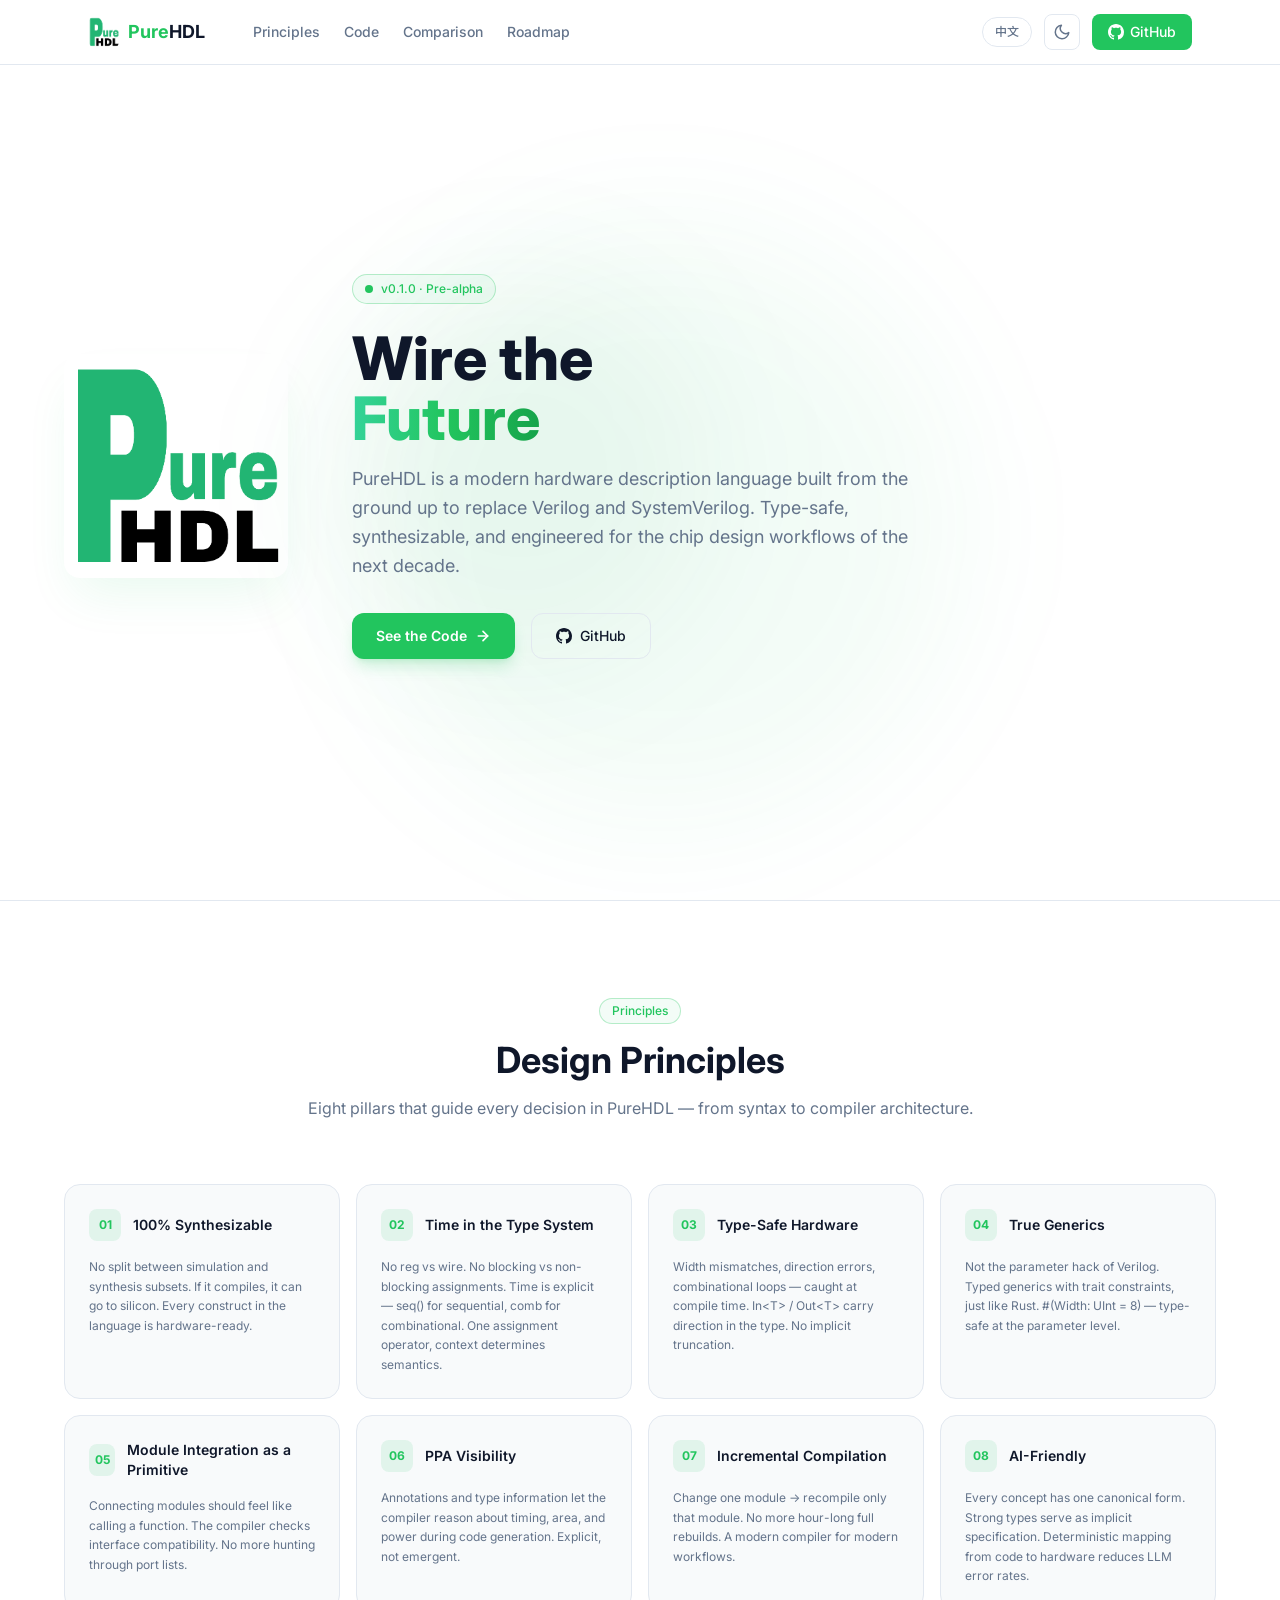
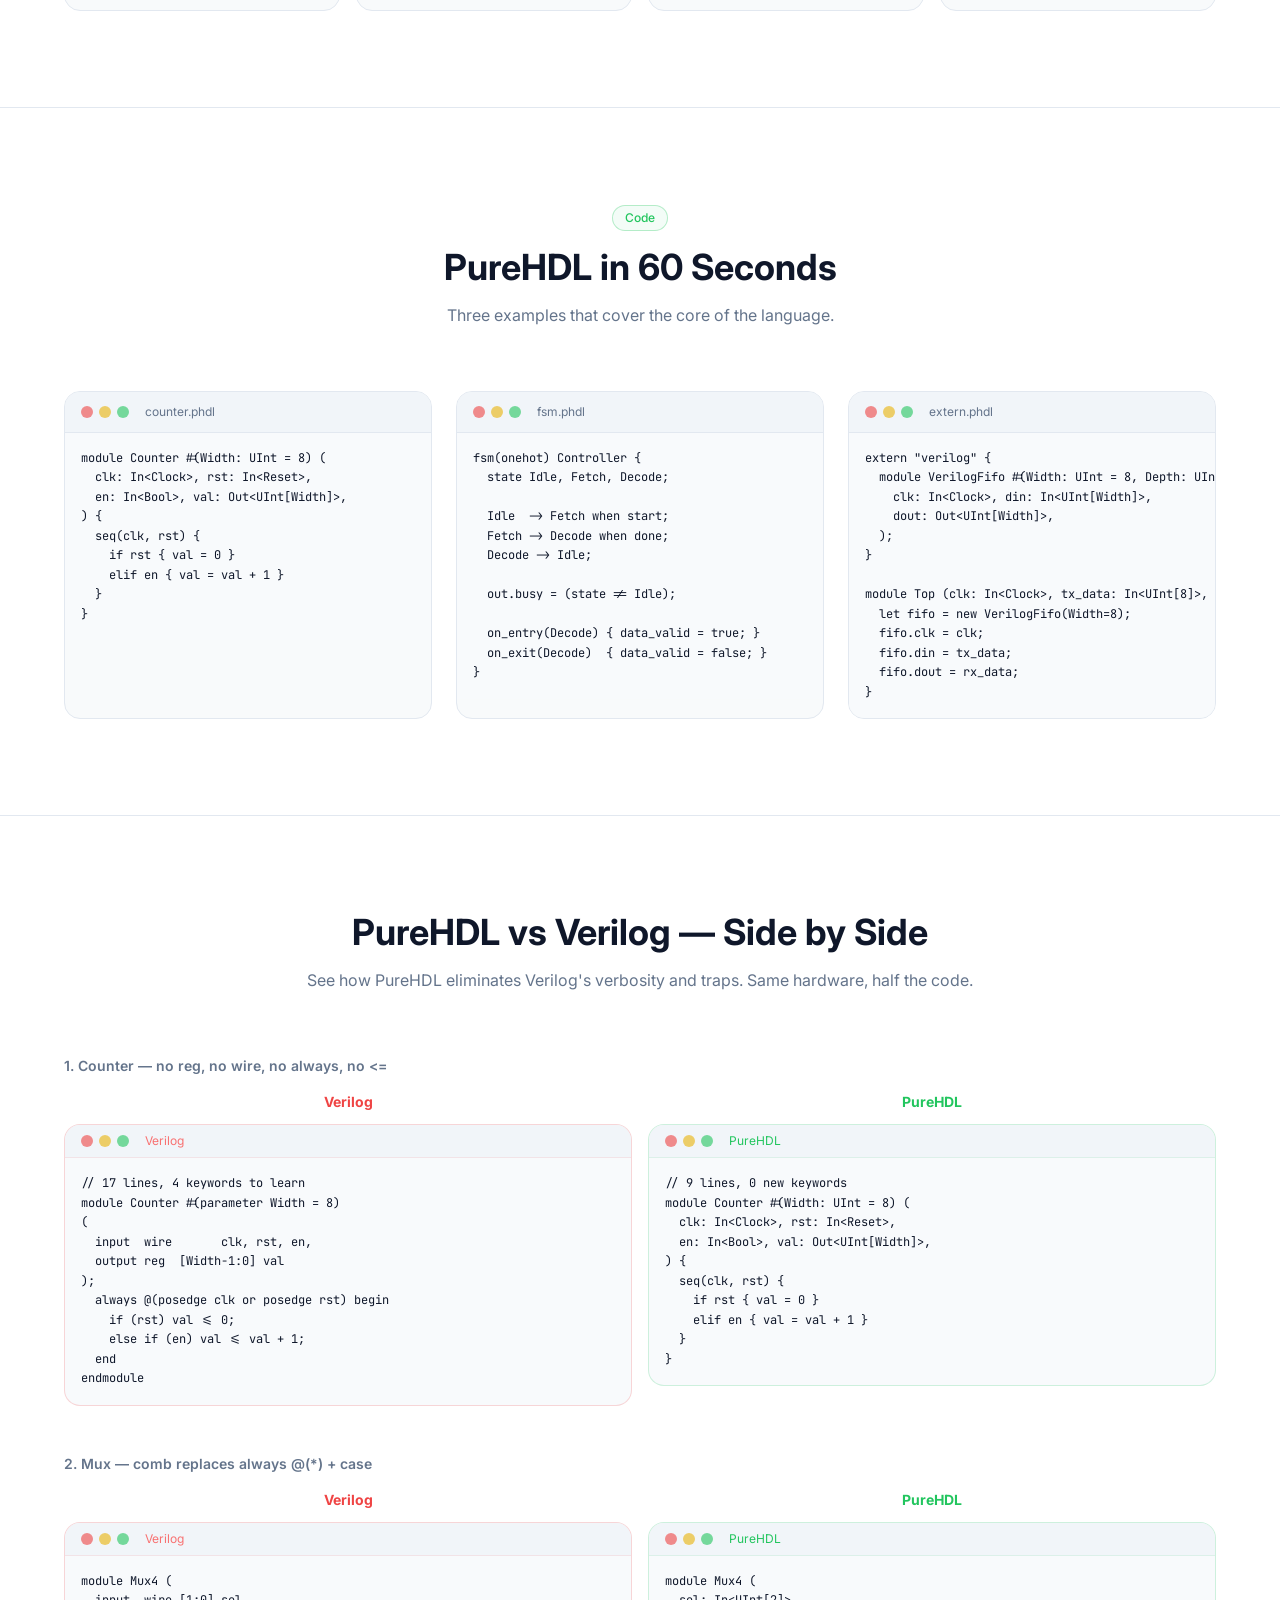
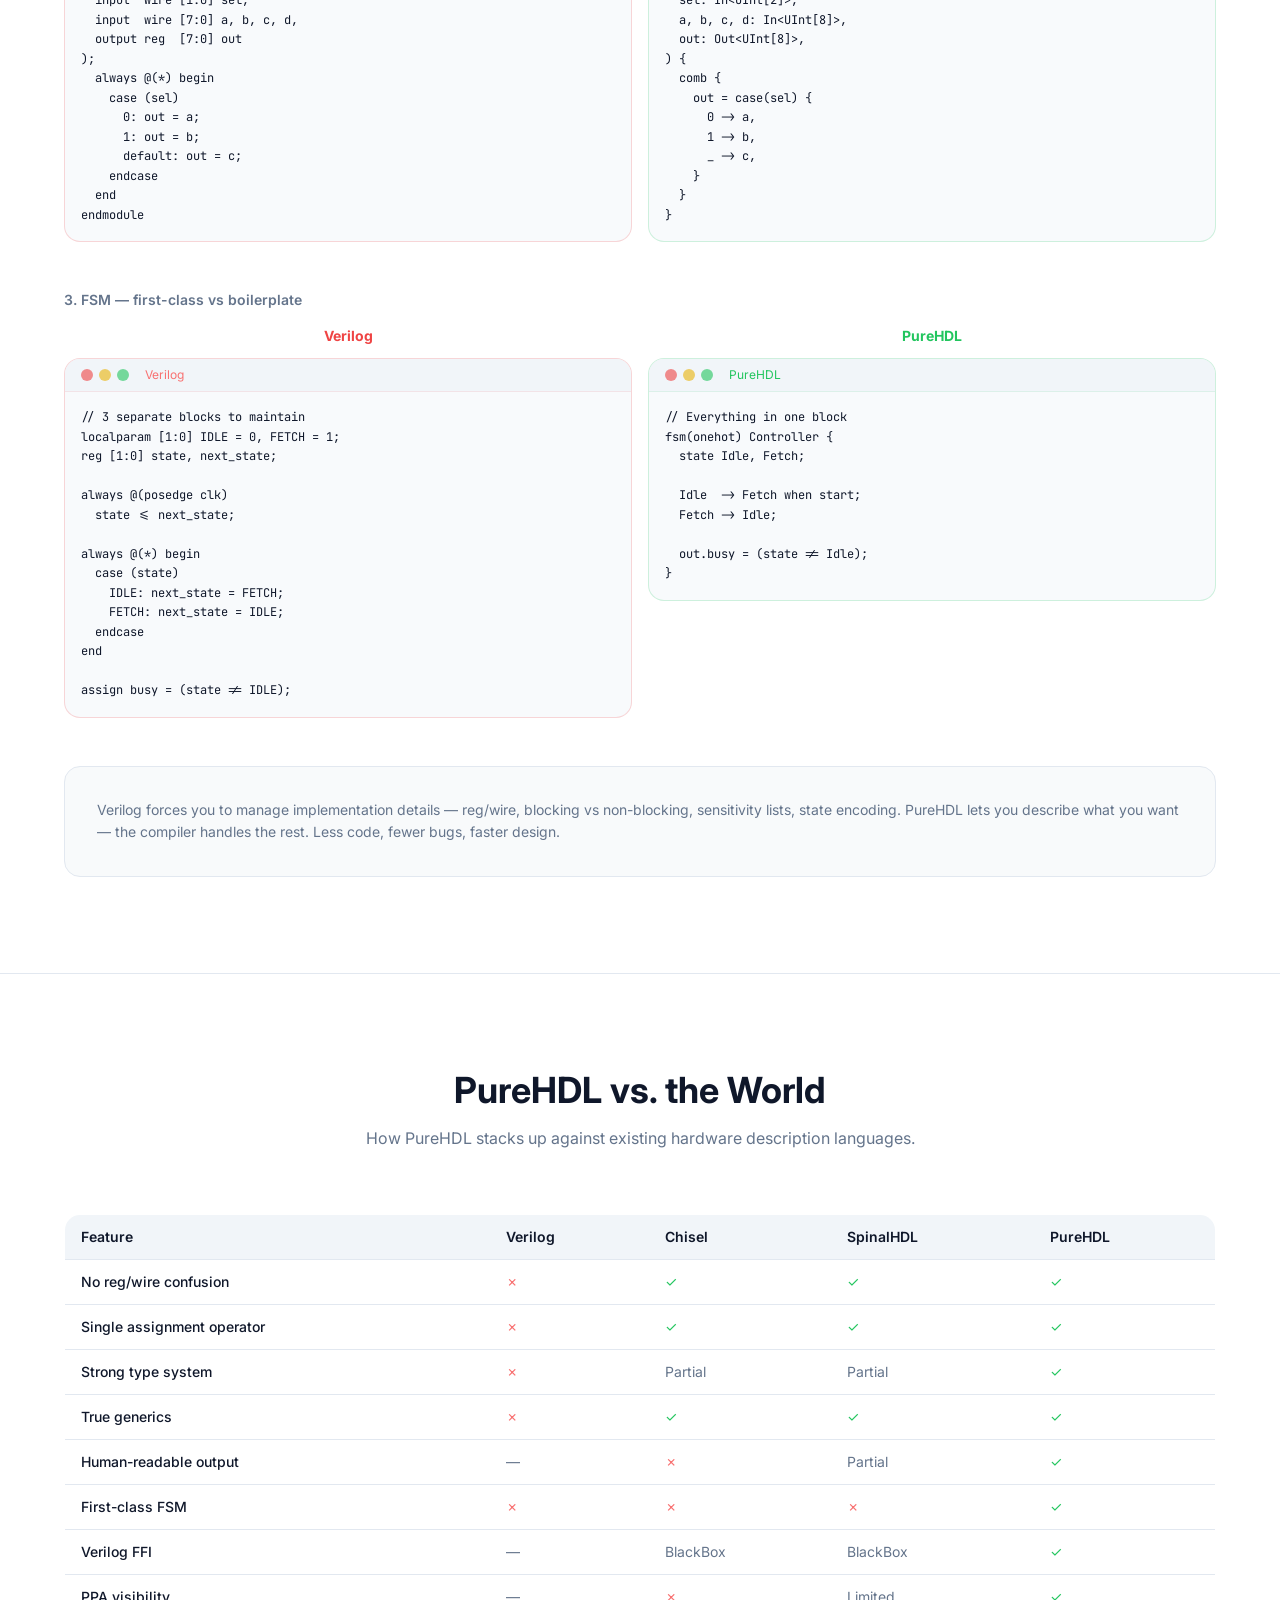
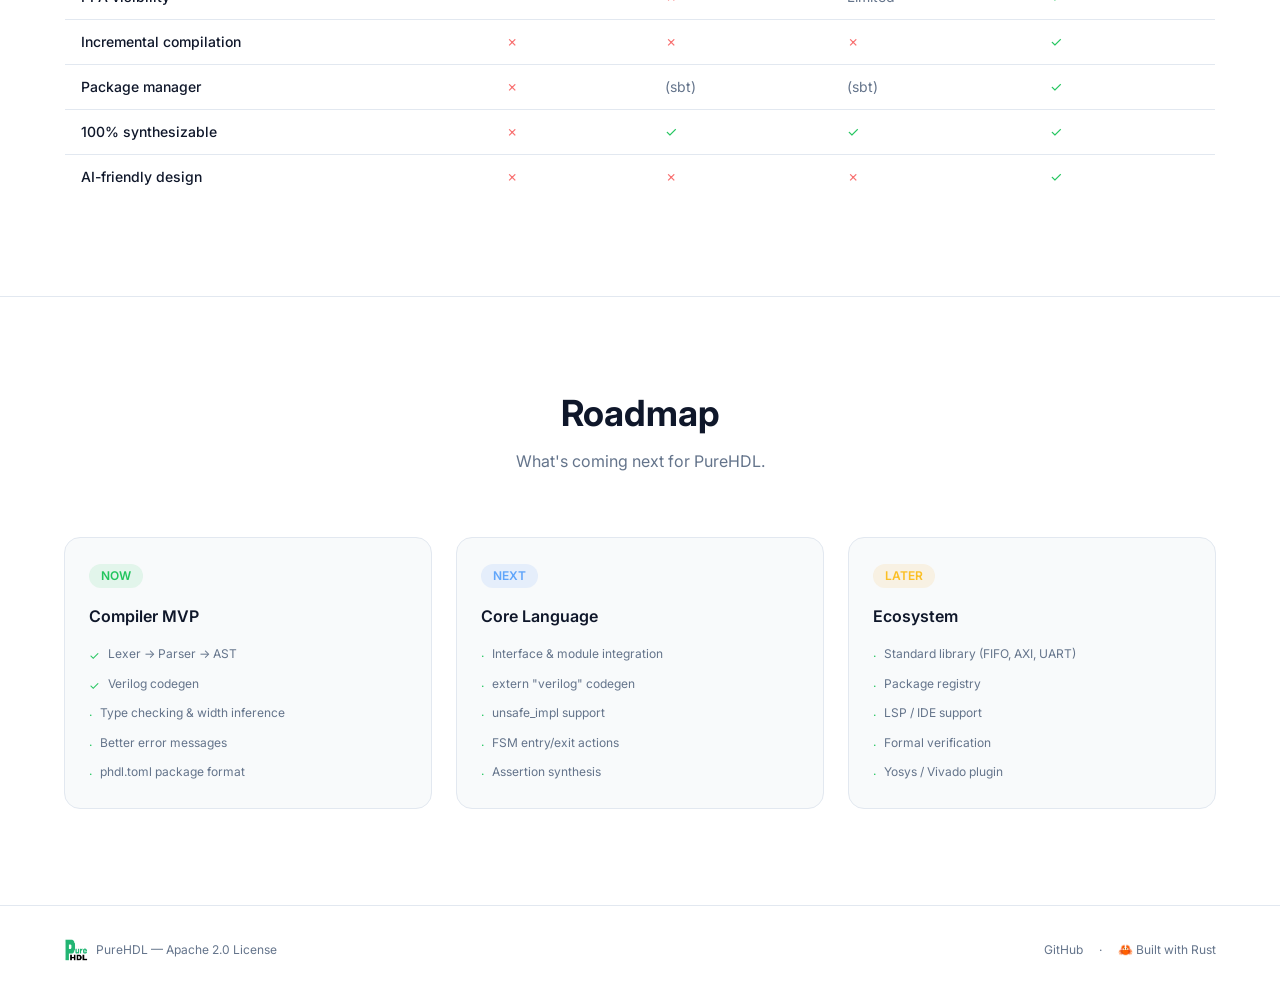
==== en/index.html @ 2885f451 "Rebuild site with Astro: i18n, dark mode, mobile responsive" ====
<!DOCTYPE html><html lang="en" class> <head><meta charset="UTF-8"><meta name="viewport" content="width=device-width, initial-scale=1.0"><title>PureHDL (PHDL) — Wire the Future</title><link rel="icon" type="image/png" href="/purehdl_logo.png"><link rel="preconnect" href="https://fonts.googleapis.com"><link rel="preconnect" href="https://fonts.gstatic.com" crossorigin><link href="https://fonts.googleapis.com/css2?family=Inter:wght@400;500;600;700;800&family=JetBrains+Mono:wght@400;500&family=Noto+Sans+SC:wght@400;500;600;700&display=swap" rel="stylesheet"><!-- Client script for theme and language --><script type="module">(function(){const e=localStorage.getItem("phdl-theme"),t=window.matchMedia("(prefers-color-scheme: dark)").matches;(e==="dark"||!e&&t)&&document.documentElement.classList.add("dark")})();</script><link rel="stylesheet" href="/_astro/index.Cc8b8m7B.css"></head> <body class="bg-[var(--bg-primary)] text-[var(--text-primary)] font-sans antialiased">   <nav class="fixed top-0 w-full z-50 bg-[var(--bg-primary)]/90 backdrop-blur-xl border-b border-[var(--border)]"> <div class="max-w-6xl mx-auto px-4 sm:px-6 h-16 flex items-center gap-6"> <a href="/en/" class="flex items-center gap-2 no-underline shrink-0"> <img src="/purehdl_logo.png" alt="PureHDL" class="w-8 h-8 rounded-lg"> <span class="font-bold text-lg text-[var(--text-primary)] hidden sm:inline"> <span class="text-phdl-500">Pure</span>HDL
</span> </a> <div class="hidden md:flex items-center gap-6 ml-6"> <a href="#principles" class="text-sm text-[var(--text-secondary)] hover:text-phdl-500 no-underline font-medium transition-colors">Principles</a> <a href="#code" class="text-sm text-[var(--text-secondary)] hover:text-phdl-500 no-underline font-medium transition-colors">Code</a> <a href="#comparison" class="text-sm text-[var(--text-secondary)] hover:text-phdl-500 no-underline font-medium transition-colors">Comparison</a> <a href="#roadmap" class="text-sm text-[var(--text-secondary)] hover:text-phdl-500 no-underline font-medium transition-colors">Roadmap</a> </div> <div class="ml-auto flex items-center gap-3"> <a href="/zh/" class="px-3 py-1.5 text-xs font-medium rounded-full border border-[var(--border)]
                 text-[var(--text-secondary)] hover:text-phdl-500 hover:border-phdl-500
                 no-underline transition-colors"> 中文 </a> <button id="themeToggle" class="w-9 h-9 flex items-center justify-center rounded-lg border border-[var(--border)]
                 text-[var(--text-secondary)] hover:text-phdl-500 hover:border-phdl-500
                 cursor-pointer transition-colors" aria-label="Toggle theme"> <svg id="sunIcon" class="hidden dark:block" width="18" height="18" viewBox="0 0 24 24" fill="none" stroke="currentColor" stroke-width="2" stroke-linecap="round" stroke-linejoin="round"> <circle cx="12" cy="12" r="5"></circle><line x1="12" y1="1" x2="12" y2="3"></line><line x1="12" y1="21" x2="12" y2="23"></line><line x1="4.22" y1="4.22" x2="5.64" y2="5.64"></line><line x1="18.36" y1="18.36" x2="19.78" y2="19.78"></line><line x1="1" y1="12" x2="3" y2="12"></line><line x1="21" y1="12" x2="23" y2="12"></line><line x1="4.22" y1="19.78" x2="5.64" y2="18.36"></line><line x1="18.36" y1="5.64" x2="19.78" y2="4.22"></line> </svg> <svg id="moonIcon" class="block dark:hidden" width="18" height="18" viewBox="0 0 24 24" fill="none" stroke="currentColor" stroke-width="2" stroke-linecap="round" stroke-linejoin="round"> <path d="M21 12.79A9 9 0 1 1 11.21 3 7 7 0 0 0 21 12.79z"></path> </svg> </button> <a href="https://github.com/PureHDL" target="_blank" class="hidden sm:inline-flex items-center gap-1.5 px-4 py-2 text-sm font-medium
                 rounded-lg bg-phdl-500 hover:bg-phdl-600 text-white no-underline transition-colors"> <svg width="16" height="16" viewBox="0 0 24 24" fill="currentColor"><path d="M12 0C5.37 0 0 5.37 0 12c0 5.31 3.435 9.795 8.205 11.385.6.105.825-.255.825-.57 0-.285-.015-1.23-.015-2.235-3.015.555-3.795-.735-4.035-1.41-.135-.345-.72-1.41-1.23-1.695-.42-.225-1.02-.78-.015-.795.945-.015 1.62.87 1.845 1.23 1.08 1.815 2.805 1.305 3.495.99.105-.78.42-1.305.765-1.605-2.67-.3-5.46-1.335-5.46-5.925 0-1.305.465-2.385 1.23-3.225-.12-.3-.54-1.53.12-3.18 0 0 1.005-.315 3.3 1.23.96-.27 1.98-.405 3-.405s2.04.135 3 .405c2.295-1.56 3.3-1.23 3.3-1.23.66 1.65.24 2.88.12 3.18.765.84 1.23 1.905 1.23 3.225 0 4.605-2.805 5.625-5.475 5.925.435.375.81 1.095.81 2.22 0 1.605-.015 2.895-.015 3.3 0 .315.225.69.825.57A12.02 12.02 0 0 0 24 12c0-6.63-5.37-12-12-12z"></path></svg> GitHub </a> </div> </div> </nav>  <section class="relative min-h-screen flex items-center pt-24 pb-16 px-4 sm:px-6 overflow-hidden"> <div class="absolute top-1/4 right-1/4 w-[600px] h-[600px] bg-phdl-500/5 dark:bg-phdl-500/10 rounded-full blur-3xl pointer-events-none"></div> <div class="absolute bottom-1/4 left-1/4 w-[400px] h-[400px] bg-phdl-600/5 dark:bg-phdl-600/10 rounded-full blur-3xl pointer-events-none"></div> <div class="max-w-6xl mx-auto w-full relative"> <div class="flex flex-col lg:flex-row items-center gap-12 lg:gap-16"> <div class="shrink-0"> <img src="/purehdl_logo.png" alt="PureHDL" class="w-48 h-48 lg:w-56 lg:h-56 rounded-2xl shadow-2xl shadow-phdl-500/10"> </div> <div> <div class="inline-flex items-center gap-2 px-3 py-1.5 rounded-full border border-phdl-500/30 bg-phdl-500/5 text-phdl-500 text-xs font-medium mb-6"> <span class="w-2 h-2 rounded-full bg-phdl-500 animate-pulse"></span> v0.1.0 · Pre-alpha </div> <h1 class="text-4xl sm:text-5xl lg:text-6xl font-extrabold leading-tight mb-4"> Wire the<br> <span class="bg-gradient-to-r from-phdl-400 via-phdl-500 to-phdl-600 bg-clip-text text-transparent"> Future </span> </h1> <p class="text-lg text-[var(--text-secondary)] leading-relaxed max-w-xl mb-8"> PureHDL is a modern hardware description language built from the ground up to replace Verilog and SystemVerilog. Type-safe, synthesizable, and engineered for the chip design workflows of the next decade. </p> <div class="flex flex-wrap gap-4"> <a href="#code" class="inline-flex items-center gap-2 px-6 py-3 rounded-xl bg-phdl-500 hover:bg-phdl-600 text-white font-semibold text-sm no-underline transition-all hover:translate-y-[-1px] shadow-lg shadow-phdl-500/20"> See the Code <svg width="16" height="16" viewBox="0 0 24 24" fill="none" stroke="currentColor" stroke-width="2.5" stroke-linecap="round" stroke-linejoin="round"><line x1="5" y1="12" x2="19" y2="12"></line><polyline points="12 5 19 12 12 19"></polyline></svg> </a> <a href="https://github.com/PureHDL" target="_blank" class="inline-flex items-center gap-2 px-6 py-3 rounded-xl border border-[var(--border)]
                     text-[var(--text-primary)] hover:border-phdl-500 hover:text-phdl-500
                     font-medium text-sm no-underline transition-all hover:translate-y-[-1px]"> <svg width="16" height="16" viewBox="0 0 24 24" fill="currentColor"><path d="M12 0C5.37 0 0 5.37 0 12c0 5.31 3.435 9.795 8.205 11.385.6.105.825-.255.825-.57 0-.285-.015-1.23-.015-2.235-3.015.555-3.795-.735-4.035-1.41-.135-.345-.72-1.41-1.23-1.695-.42-.225-1.02-.78-.015-.795.945-.015 1.62.87 1.845 1.23 1.08 1.815 2.805 1.305 3.495.99.105-.78.42-1.305.765-1.605-2.67-.3-5.46-1.335-5.46-5.925 0-1.305.465-2.385 1.23-3.225-.12-.3-.54-1.53.12-3.18 0 0 1.005-.315 3.3 1.23.96-.27 1.98-.405 3-.405s2.04.135 3 .405c2.295-1.56 3.3-1.23 3.3-1.23.66 1.65.24 2.88.12 3.18.765.84 1.23 1.905 1.23 3.225 0 4.605-2.805 5.625-5.475 5.925.435.375.81 1.095.81 2.22 0 1.605-.015 2.895-.015 3.3 0 .315.225.69.825.57A12.02 12.02 0 0 0 24 12c0-6.63-5.37-12-12-12z"></path></svg> GitHub </a> </div> </div> </div> </div> </section>  <section id="principles" class="py-24 px-4 sm:px-6 border-t border-[var(--border)]"> <div class="max-w-6xl mx-auto"> <div class="text-center mb-16"> <span class="inline-block px-3 py-1 rounded-full border border-phdl-500/30 bg-phdl-500/5 text-phdl-500 text-xs font-medium mb-4">Principles</span> <h2 class="text-3xl sm:text-4xl font-bold mb-4">Design Principles</h2> <p class="text-[var(--text-secondary)] max-w-2xl mx-auto">Eight pillars that guide every decision in PureHDL — from syntax to compiler architecture.</p> </div> <div class="grid sm:grid-cols-2 lg:grid-cols-4 gap-4"> <div class="group p-6 rounded-2xl border border-[var(--border)] bg-[var(--bg-secondary)]
                      hover:border-phdl-500/40 hover:shadow-lg hover:shadow-phdl-500/5
                      transition-all duration-300"> <div class="flex items-center gap-3 mb-4"> <div class="w-8 h-8 rounded-lg bg-phdl-500/10 flex items-center justify-center text-phdl-500 text-xs font-bold"> 01 </div> <h3 class="font-semibold text-sm">100% Synthesizable</h3> </div> <p class="text-xs text-[var(--text-secondary)] leading-relaxed">No split between simulation and synthesis subsets. If it compiles, it can go to silicon. Every construct in the language is hardware-ready.</p> </div><div class="group p-6 rounded-2xl border border-[var(--border)] bg-[var(--bg-secondary)]
                      hover:border-phdl-500/40 hover:shadow-lg hover:shadow-phdl-500/5
                      transition-all duration-300"> <div class="flex items-center gap-3 mb-4"> <div class="w-8 h-8 rounded-lg bg-phdl-500/10 flex items-center justify-center text-phdl-500 text-xs font-bold"> 02 </div> <h3 class="font-semibold text-sm">Time in the Type System</h3> </div> <p class="text-xs text-[var(--text-secondary)] leading-relaxed">No reg vs wire. No blocking vs non-blocking assignments. Time is explicit — seq() for sequential, comb for combinational. One assignment operator, context determines semantics.</p> </div><div class="group p-6 rounded-2xl border border-[var(--border)] bg-[var(--bg-secondary)]
                      hover:border-phdl-500/40 hover:shadow-lg hover:shadow-phdl-500/5
                      transition-all duration-300"> <div class="flex items-center gap-3 mb-4"> <div class="w-8 h-8 rounded-lg bg-phdl-500/10 flex items-center justify-center text-phdl-500 text-xs font-bold"> 03 </div> <h3 class="font-semibold text-sm">Type-Safe Hardware</h3> </div> <p class="text-xs text-[var(--text-secondary)] leading-relaxed">Width mismatches, direction errors, combinational loops — caught at compile time. In&lt;T&gt; / Out&lt;T&gt; carry direction in the type. No implicit truncation.</p> </div><div class="group p-6 rounded-2xl border border-[var(--border)] bg-[var(--bg-secondary)]
                      hover:border-phdl-500/40 hover:shadow-lg hover:shadow-phdl-500/5
                      transition-all duration-300"> <div class="flex items-center gap-3 mb-4"> <div class="w-8 h-8 rounded-lg bg-phdl-500/10 flex items-center justify-center text-phdl-500 text-xs font-bold"> 04 </div> <h3 class="font-semibold text-sm">True Generics</h3> </div> <p class="text-xs text-[var(--text-secondary)] leading-relaxed">Not the parameter hack of Verilog. Typed generics with trait constraints, just like Rust. #(Width: UInt = 8) — type-safe at the parameter level.</p> </div><div class="group p-6 rounded-2xl border border-[var(--border)] bg-[var(--bg-secondary)]
                      hover:border-phdl-500/40 hover:shadow-lg hover:shadow-phdl-500/5
                      transition-all duration-300"> <div class="flex items-center gap-3 mb-4"> <div class="w-8 h-8 rounded-lg bg-phdl-500/10 flex items-center justify-center text-phdl-500 text-xs font-bold"> 05 </div> <h3 class="font-semibold text-sm">Module Integration as a Primitive</h3> </div> <p class="text-xs text-[var(--text-secondary)] leading-relaxed">Connecting modules should feel like calling a function. The compiler checks interface compatibility. No more hunting through port lists.</p> </div><div class="group p-6 rounded-2xl border border-[var(--border)] bg-[var(--bg-secondary)]
                      hover:border-phdl-500/40 hover:shadow-lg hover:shadow-phdl-500/5
                      transition-all duration-300"> <div class="flex items-center gap-3 mb-4"> <div class="w-8 h-8 rounded-lg bg-phdl-500/10 flex items-center justify-center text-phdl-500 text-xs font-bold"> 06 </div> <h3 class="font-semibold text-sm">PPA Visibility</h3> </div> <p class="text-xs text-[var(--text-secondary)] leading-relaxed">Annotations and type information let the compiler reason about timing, area, and power during code generation. Explicit, not emergent.</p> </div><div class="group p-6 rounded-2xl border border-[var(--border)] bg-[var(--bg-secondary)]
                      hover:border-phdl-500/40 hover:shadow-lg hover:shadow-phdl-500/5
                      transition-all duration-300"> <div class="flex items-center gap-3 mb-4"> <div class="w-8 h-8 rounded-lg bg-phdl-500/10 flex items-center justify-center text-phdl-500 text-xs font-bold"> 07 </div> <h3 class="font-semibold text-sm">Incremental Compilation</h3> </div> <p class="text-xs text-[var(--text-secondary)] leading-relaxed">Change one module → recompile only that module. No more hour-long full rebuilds. A modern compiler for modern workflows.</p> </div><div class="group p-6 rounded-2xl border border-[var(--border)] bg-[var(--bg-secondary)]
                      hover:border-phdl-500/40 hover:shadow-lg hover:shadow-phdl-500/5
                      transition-all duration-300"> <div class="flex items-center gap-3 mb-4"> <div class="w-8 h-8 rounded-lg bg-phdl-500/10 flex items-center justify-center text-phdl-500 text-xs font-bold"> 08 </div> <h3 class="font-semibold text-sm">AI-Friendly</h3> </div> <p class="text-xs text-[var(--text-secondary)] leading-relaxed">Every concept has one canonical form. Strong types serve as implicit specification. Deterministic mapping from code to hardware reduces LLM error rates.</p> </div> </div> </div> </section>  <section id="code" class="py-24 px-4 sm:px-6 border-t border-[var(--border)]"> <div class="max-w-6xl mx-auto"> <div class="text-center mb-16"> <span class="inline-block px-3 py-1 rounded-full border border-phdl-500/30 bg-phdl-500/5 text-phdl-500 text-xs font-medium mb-4">Code</span> <h2 class="text-3xl sm:text-4xl font-bold mb-4">PureHDL in 60 Seconds</h2> <p class="text-[var(--text-secondary)] max-w-2xl mx-auto">Three examples that cover the core of the language.</p> </div> <div class="grid md:grid-cols-3 gap-6"> <div class="rounded-2xl border border-[var(--border)] overflow-hidden bg-[var(--bg-secondary)]"> <div class="flex items-center gap-2 px-4 py-3 border-b border-[var(--border)] bg-[var(--bg-tertiary)]"> <div class="flex gap-1.5"> <span class="w-3 h-3 rounded-full bg-red-500/60"></span> <span class="w-3 h-3 rounded-full bg-yellow-500/60"></span> <span class="w-3 h-3 rounded-full bg-green-500/60"></span> </div> <span class="text-xs text-[var(--text-secondary)] ml-2"> counter.phdl </span> </div> <pre class="p-4 text-xs leading-relaxed overflow-x-auto bg-[var(--code-bg)] font-mono"><code>module Counter #(Width: UInt = 8) (
  clk: In&lt;Clock&gt;, rst: In&lt;Reset&gt;,
  en: In&lt;Bool&gt;, val: Out&lt;UInt[Width]&gt;,
) {
  seq(clk, rst) {
    if rst { val = 0 }
    elif en { val = val + 1 }
  }
}</code></pre> </div><div class="rounded-2xl border border-[var(--border)] overflow-hidden bg-[var(--bg-secondary)]"> <div class="flex items-center gap-2 px-4 py-3 border-b border-[var(--border)] bg-[var(--bg-tertiary)]"> <div class="flex gap-1.5"> <span class="w-3 h-3 rounded-full bg-red-500/60"></span> <span class="w-3 h-3 rounded-full bg-yellow-500/60"></span> <span class="w-3 h-3 rounded-full bg-green-500/60"></span> </div> <span class="text-xs text-[var(--text-secondary)] ml-2"> fsm.phdl </span> </div> <pre class="p-4 text-xs leading-relaxed overflow-x-auto bg-[var(--code-bg)] font-mono"><code>fsm(onehot) Controller {
  state Idle, Fetch, Decode;

  Idle  -&gt; Fetch when start;
  Fetch -&gt; Decode when done;
  Decode -&gt; Idle;

  out.busy = (state != Idle);

  on_entry(Decode) { data_valid = true; }
  on_exit(Decode)  { data_valid = false; }
}</code></pre> </div><div class="rounded-2xl border border-[var(--border)] overflow-hidden bg-[var(--bg-secondary)]"> <div class="flex items-center gap-2 px-4 py-3 border-b border-[var(--border)] bg-[var(--bg-tertiary)]"> <div class="flex gap-1.5"> <span class="w-3 h-3 rounded-full bg-red-500/60"></span> <span class="w-3 h-3 rounded-full bg-yellow-500/60"></span> <span class="w-3 h-3 rounded-full bg-green-500/60"></span> </div> <span class="text-xs text-[var(--text-secondary)] ml-2"> extern.phdl </span> </div> <pre class="p-4 text-xs leading-relaxed overflow-x-auto bg-[var(--code-bg)] font-mono"><code>extern &quot;verilog&quot; {
  module VerilogFifo #(Width: UInt = 8, Depth: UInt = 16) (
    clk: In&lt;Clock&gt;, din: In&lt;UInt[Width]&gt;,
    dout: Out&lt;UInt[Width]&gt;,
  );
}

module Top (clk: In&lt;Clock&gt;, tx_data: In&lt;UInt[8]&gt;, rx_data: Out&lt;UInt[8]&gt;) {
  let fifo = new VerilogFifo(Width=8);
  fifo.clk = clk;
  fifo.din = tx_data;
  fifo.dout = rx_data;
}</code></pre> </div> </div> </div> </section>  <section class="py-24 px-4 sm:px-6 border-t border-[var(--border)]"> <div class="max-w-6xl mx-auto"> <div class="text-center mb-16"> <h2 class="text-3xl sm:text-4xl font-bold mb-4">PureHDL vs Verilog — Side by Side</h2> <p class="text-[var(--text-secondary)] max-w-2xl mx-auto">See how PureHDL eliminates Verilog&#39;s verbosity and traps. Same hardware, half the code.</p> </div> <div class="mb-12"> <h3 class="font-semibold text-sm mb-4 text-[var(--text-secondary)]">1. Counter — no reg, no wire, no always, no &lt;=</h3> <div class="grid md:grid-cols-2 gap-4"> <div> <div class="flex items-center justify-center gap-2 mb-3"> <span class="text-red-500 font-bold text-sm">Verilog</span> </div> <div class="rounded-2xl border border-red-500/20 overflow-hidden bg-[var(--code-bg)]"> <div class="flex items-center gap-2 px-4 py-2 border-b border-red-500/10 bg-[var(--bg-tertiary)]"> <div class="flex gap-1.5"><span class="w-3 h-3 rounded-full bg-red-500/60"></span><span class="w-3 h-3 rounded-full bg-yellow-500/60"></span><span class="w-3 h-3 rounded-full bg-green-500/60"></span></div> <span class="text-xs text-red-400 ml-2">Verilog</span> </div> <pre class="p-4 text-xs leading-relaxed overflow-x-auto font-mono"><code>// 17 lines, 4 keywords to learn
module Counter #(parameter Width = 8)
(
  input  wire       clk, rst, en,
  output reg  [Width-1:0] val
);
  always @(posedge clk or posedge rst) begin
    if (rst) val &lt;= 0;
    else if (en) val &lt;= val + 1;
  end
endmodule</code></pre> </div> </div> <div> <div class="flex items-center justify-center gap-2 mb-3"> <span class="text-phdl-500 font-bold text-sm">PureHDL</span> </div> <div class="rounded-2xl border border-phdl-500/20 overflow-hidden bg-[var(--code-bg)]"> <div class="flex items-center gap-2 px-4 py-2 border-b border-phdl-500/10 bg-[var(--bg-tertiary)]"> <div class="flex gap-1.5"><span class="w-3 h-3 rounded-full bg-red-500/60"></span><span class="w-3 h-3 rounded-full bg-yellow-500/60"></span><span class="w-3 h-3 rounded-full bg-green-500/60"></span></div> <span class="text-xs text-phdl-500 ml-2">PureHDL</span> </div> <pre class="p-4 text-xs leading-relaxed overflow-x-auto font-mono"><code>// 9 lines, 0 new keywords
module Counter #(Width: UInt = 8) (
  clk: In&lt;Clock&gt;, rst: In&lt;Reset&gt;,
  en: In&lt;Bool&gt;, val: Out&lt;UInt[Width]&gt;,
) {
  seq(clk, rst) {
    if rst { val = 0 }
    elif en { val = val + 1 }
  }
}</code></pre> </div> </div> </div> </div><div class="mb-12"> <h3 class="font-semibold text-sm mb-4 text-[var(--text-secondary)]">2. Mux — comb replaces always @(*) + case</h3> <div class="grid md:grid-cols-2 gap-4"> <div> <div class="flex items-center justify-center gap-2 mb-3"> <span class="text-red-500 font-bold text-sm">Verilog</span> </div> <div class="rounded-2xl border border-red-500/20 overflow-hidden bg-[var(--code-bg)]"> <div class="flex items-center gap-2 px-4 py-2 border-b border-red-500/10 bg-[var(--bg-tertiary)]"> <div class="flex gap-1.5"><span class="w-3 h-3 rounded-full bg-red-500/60"></span><span class="w-3 h-3 rounded-full bg-yellow-500/60"></span><span class="w-3 h-3 rounded-full bg-green-500/60"></span></div> <span class="text-xs text-red-400 ml-2">Verilog</span> </div> <pre class="p-4 text-xs leading-relaxed overflow-x-auto font-mono"><code>module Mux4 (
  input  wire [1:0] sel,
  input  wire [7:0] a, b, c, d,
  output reg  [7:0] out
);
  always @(*) begin
    case (sel)
      0: out = a;
      1: out = b;
      default: out = c;
    endcase
  end
endmodule</code></pre> </div> </div> <div> <div class="flex items-center justify-center gap-2 mb-3"> <span class="text-phdl-500 font-bold text-sm">PureHDL</span> </div> <div class="rounded-2xl border border-phdl-500/20 overflow-hidden bg-[var(--code-bg)]"> <div class="flex items-center gap-2 px-4 py-2 border-b border-phdl-500/10 bg-[var(--bg-tertiary)]"> <div class="flex gap-1.5"><span class="w-3 h-3 rounded-full bg-red-500/60"></span><span class="w-3 h-3 rounded-full bg-yellow-500/60"></span><span class="w-3 h-3 rounded-full bg-green-500/60"></span></div> <span class="text-xs text-phdl-500 ml-2">PureHDL</span> </div> <pre class="p-4 text-xs leading-relaxed overflow-x-auto font-mono"><code>module Mux4 (
  sel: In&lt;UInt[2]&gt;,
  a, b, c, d: In&lt;UInt[8]&gt;,
  out: Out&lt;UInt[8]&gt;,
) {
  comb {
    out = case(sel) {
      0 -&gt; a,
      1 -&gt; b,
      _ -&gt; c,
    }
  }
}</code></pre> </div> </div> </div> </div><div class="mb-12"> <h3 class="font-semibold text-sm mb-4 text-[var(--text-secondary)]">3. FSM — first-class vs boilerplate</h3> <div class="grid md:grid-cols-2 gap-4"> <div> <div class="flex items-center justify-center gap-2 mb-3"> <span class="text-red-500 font-bold text-sm">Verilog</span> </div> <div class="rounded-2xl border border-red-500/20 overflow-hidden bg-[var(--code-bg)]"> <div class="flex items-center gap-2 px-4 py-2 border-b border-red-500/10 bg-[var(--bg-tertiary)]"> <div class="flex gap-1.5"><span class="w-3 h-3 rounded-full bg-red-500/60"></span><span class="w-3 h-3 rounded-full bg-yellow-500/60"></span><span class="w-3 h-3 rounded-full bg-green-500/60"></span></div> <span class="text-xs text-red-400 ml-2">Verilog</span> </div> <pre class="p-4 text-xs leading-relaxed overflow-x-auto font-mono"><code>// 3 separate blocks to maintain
localparam [1:0] IDLE = 0, FETCH = 1;
reg [1:0] state, next_state;

always @(posedge clk)
  state &lt;= next_state;

always @(*) begin
  case (state)
    IDLE: next_state = FETCH;
    FETCH: next_state = IDLE;
  endcase
end

assign busy = (state != IDLE);</code></pre> </div> </div> <div> <div class="flex items-center justify-center gap-2 mb-3"> <span class="text-phdl-500 font-bold text-sm">PureHDL</span> </div> <div class="rounded-2xl border border-phdl-500/20 overflow-hidden bg-[var(--code-bg)]"> <div class="flex items-center gap-2 px-4 py-2 border-b border-phdl-500/10 bg-[var(--bg-tertiary)]"> <div class="flex gap-1.5"><span class="w-3 h-3 rounded-full bg-red-500/60"></span><span class="w-3 h-3 rounded-full bg-yellow-500/60"></span><span class="w-3 h-3 rounded-full bg-green-500/60"></span></div> <span class="text-xs text-phdl-500 ml-2">PureHDL</span> </div> <pre class="p-4 text-xs leading-relaxed overflow-x-auto font-mono"><code>// Everything in one block
fsm(onehot) Controller {
  state Idle, Fetch;

  Idle  -&gt; Fetch when start;
  Fetch -&gt; Idle;

  out.busy = (state != Idle);
}</code></pre> </div> </div> </div> </div> <div class="p-8 rounded-2xl border border-[var(--border)] bg-[var(--bg-secondary)] mt-12"> <p class="text-sm text-[var(--text-secondary)] leading-relaxed">Verilog forces you to manage implementation details — reg/wire, blocking vs non-blocking, sensitivity lists, state encoding. PureHDL lets you describe what you want — the compiler handles the rest. Less code, fewer bugs, faster design.</p> </div> </div> </section>  <section id="comparison" class="py-24 px-4 sm:px-6 border-t border-[var(--border)]"> <div class="max-w-6xl mx-auto"> <div class="text-center mb-16"> <h2 class="text-3xl sm:text-4xl font-bold mb-4">PureHDL vs. the World</h2> <p class="text-[var(--text-secondary)] max-w-2xl mx-auto">How PureHDL stacks up against existing hardware description languages.</p> </div> <div class="overflow-x-auto"> <table class="w-full text-sm rounded-2xl overflow-hidden border border-[var(--border)]"> <thead> <tr class="bg-[var(--bg-tertiary)]"> <th class="px-4 py-3 text-left font-semibold text-[var(--text-primary)] border-b border-[var(--border)] whitespace-nowrap">Feature</th><th class="px-4 py-3 text-left font-semibold text-[var(--text-primary)] border-b border-[var(--border)] whitespace-nowrap">Verilog</th><th class="px-4 py-3 text-left font-semibold text-[var(--text-primary)] border-b border-[var(--border)] whitespace-nowrap">Chisel</th><th class="px-4 py-3 text-left font-semibold text-[var(--text-primary)] border-b border-[var(--border)] whitespace-nowrap">SpinalHDL</th><th class="px-4 py-3 text-left font-semibold text-[var(--text-primary)] border-b border-[var(--border)] whitespace-nowrap">PureHDL</th> </tr> </thead> <tbody> <tr class="border-b border-[var(--border)] last:border-0 hover:bg-phdl-500/[0.02] transition-colors"> <td class="px-4 py-3 text-[var(--text-primary)] font-medium whitespace-nowrap">No reg/wire confusion</td> <td class="px-4 py-3 text-[var(--text-secondary)] whitespace-nowrap text-red-400">✗</td><td class="px-4 py-3 text-[var(--text-secondary)] whitespace-nowrap text-phdl-500">✓</td><td class="px-4 py-3 text-[var(--text-secondary)] whitespace-nowrap text-phdl-500">✓</td><td class="px-4 py-3 text-[var(--text-secondary)] whitespace-nowrap text-phdl-500">✓</td> </tr><tr class="border-b border-[var(--border)] last:border-0 hover:bg-phdl-500/[0.02] transition-colors"> <td class="px-4 py-3 text-[var(--text-primary)] font-medium whitespace-nowrap">Single assignment operator</td> <td class="px-4 py-3 text-[var(--text-secondary)] whitespace-nowrap text-red-400">✗</td><td class="px-4 py-3 text-[var(--text-secondary)] whitespace-nowrap text-phdl-500">✓</td><td class="px-4 py-3 text-[var(--text-secondary)] whitespace-nowrap text-phdl-500">✓</td><td class="px-4 py-3 text-[var(--text-secondary)] whitespace-nowrap text-phdl-500">✓</td> </tr><tr class="border-b border-[var(--border)] last:border-0 hover:bg-phdl-500/[0.02] transition-colors"> <td class="px-4 py-3 text-[var(--text-primary)] font-medium whitespace-nowrap">Strong type system</td> <td class="px-4 py-3 text-[var(--text-secondary)] whitespace-nowrap text-red-400">✗</td><td class="px-4 py-3 text-[var(--text-secondary)] whitespace-nowrap ">Partial</td><td class="px-4 py-3 text-[var(--text-secondary)] whitespace-nowrap ">Partial</td><td class="px-4 py-3 text-[var(--text-secondary)] whitespace-nowrap text-phdl-500">✓</td> </tr><tr class="border-b border-[var(--border)] last:border-0 hover:bg-phdl-500/[0.02] transition-colors"> <td class="px-4 py-3 text-[var(--text-primary)] font-medium whitespace-nowrap">True generics</td> <td class="px-4 py-3 text-[var(--text-secondary)] whitespace-nowrap text-red-400">✗</td><td class="px-4 py-3 text-[var(--text-secondary)] whitespace-nowrap text-phdl-500">✓</td><td class="px-4 py-3 text-[var(--text-secondary)] whitespace-nowrap text-phdl-500">✓</td><td class="px-4 py-3 text-[var(--text-secondary)] whitespace-nowrap text-phdl-500">✓</td> </tr><tr class="border-b border-[var(--border)] last:border-0 hover:bg-phdl-500/[0.02] transition-colors"> <td class="px-4 py-3 text-[var(--text-primary)] font-medium whitespace-nowrap">Human-readable output</td> <td class="px-4 py-3 text-[var(--text-secondary)] whitespace-nowrap ">—</td><td class="px-4 py-3 text-[var(--text-secondary)] whitespace-nowrap text-red-400">✗</td><td class="px-4 py-3 text-[var(--text-secondary)] whitespace-nowrap ">Partial</td><td class="px-4 py-3 text-[var(--text-secondary)] whitespace-nowrap text-phdl-500">✓</td> </tr><tr class="border-b border-[var(--border)] last:border-0 hover:bg-phdl-500/[0.02] transition-colors"> <td class="px-4 py-3 text-[var(--text-primary)] font-medium whitespace-nowrap">First-class FSM</td> <td class="px-4 py-3 text-[var(--text-secondary)] whitespace-nowrap text-red-400">✗</td><td class="px-4 py-3 text-[var(--text-secondary)] whitespace-nowrap text-red-400">✗</td><td class="px-4 py-3 text-[var(--text-secondary)] whitespace-nowrap text-red-400">✗</td><td class="px-4 py-3 text-[var(--text-secondary)] whitespace-nowrap text-phdl-500">✓</td> </tr><tr class="border-b border-[var(--border)] last:border-0 hover:bg-phdl-500/[0.02] transition-colors"> <td class="px-4 py-3 text-[var(--text-primary)] font-medium whitespace-nowrap">Verilog FFI</td> <td class="px-4 py-3 text-[var(--text-secondary)] whitespace-nowrap ">—</td><td class="px-4 py-3 text-[var(--text-secondary)] whitespace-nowrap ">BlackBox</td><td class="px-4 py-3 text-[var(--text-secondary)] whitespace-nowrap ">BlackBox</td><td class="px-4 py-3 text-[var(--text-secondary)] whitespace-nowrap text-phdl-500">✓</td> </tr><tr class="border-b border-[var(--border)] last:border-0 hover:bg-phdl-500/[0.02] transition-colors"> <td class="px-4 py-3 text-[var(--text-primary)] font-medium whitespace-nowrap">PPA visibility</td> <td class="px-4 py-3 text-[var(--text-secondary)] whitespace-nowrap ">—</td><td class="px-4 py-3 text-[var(--text-secondary)] whitespace-nowrap text-red-400">✗</td><td class="px-4 py-3 text-[var(--text-secondary)] whitespace-nowrap ">Limited</td><td class="px-4 py-3 text-[var(--text-secondary)] whitespace-nowrap text-phdl-500">✓</td> </tr><tr class="border-b border-[var(--border)] last:border-0 hover:bg-phdl-500/[0.02] transition-colors"> <td class="px-4 py-3 text-[var(--text-primary)] font-medium whitespace-nowrap">Incremental compilation</td> <td class="px-4 py-3 text-[var(--text-secondary)] whitespace-nowrap text-red-400">✗</td><td class="px-4 py-3 text-[var(--text-secondary)] whitespace-nowrap text-red-400">✗</td><td class="px-4 py-3 text-[var(--text-secondary)] whitespace-nowrap text-red-400">✗</td><td class="px-4 py-3 text-[var(--text-secondary)] whitespace-nowrap text-phdl-500">✓</td> </tr><tr class="border-b border-[var(--border)] last:border-0 hover:bg-phdl-500/[0.02] transition-colors"> <td class="px-4 py-3 text-[var(--text-primary)] font-medium whitespace-nowrap">Package manager</td> <td class="px-4 py-3 text-[var(--text-secondary)] whitespace-nowrap text-red-400">✗</td><td class="px-4 py-3 text-[var(--text-secondary)] whitespace-nowrap ">(sbt)</td><td class="px-4 py-3 text-[var(--text-secondary)] whitespace-nowrap ">(sbt)</td><td class="px-4 py-3 text-[var(--text-secondary)] whitespace-nowrap text-phdl-500">✓</td> </tr><tr class="border-b border-[var(--border)] last:border-0 hover:bg-phdl-500/[0.02] transition-colors"> <td class="px-4 py-3 text-[var(--text-primary)] font-medium whitespace-nowrap">100% synthesizable</td> <td class="px-4 py-3 text-[var(--text-secondary)] whitespace-nowrap text-red-400">✗</td><td class="px-4 py-3 text-[var(--text-secondary)] whitespace-nowrap text-phdl-500">✓</td><td class="px-4 py-3 text-[var(--text-secondary)] whitespace-nowrap text-phdl-500">✓</td><td class="px-4 py-3 text-[var(--text-secondary)] whitespace-nowrap text-phdl-500">✓</td> </tr><tr class="border-b border-[var(--border)] last:border-0 hover:bg-phdl-500/[0.02] transition-colors"> <td class="px-4 py-3 text-[var(--text-primary)] font-medium whitespace-nowrap">AI-friendly design</td> <td class="px-4 py-3 text-[var(--text-secondary)] whitespace-nowrap text-red-400">✗</td><td class="px-4 py-3 text-[var(--text-secondary)] whitespace-nowrap text-red-400">✗</td><td class="px-4 py-3 text-[var(--text-secondary)] whitespace-nowrap text-red-400">✗</td><td class="px-4 py-3 text-[var(--text-secondary)] whitespace-nowrap text-phdl-500">✓</td> </tr> </tbody> </table> </div> </div> </section>  <section id="roadmap" class="py-24 px-4 sm:px-6 border-t border-[var(--border)]"> <div class="max-w-6xl mx-auto"> <div class="text-center mb-16"> <h2 class="text-3xl sm:text-4xl font-bold mb-4">Roadmap</h2> <p class="text-[var(--text-secondary)] max-w-2xl mx-auto">What&#39;s coming next for PureHDL.</p> </div> <div class="grid md:grid-cols-3 gap-6"> <div class="p-6 rounded-2xl border border-[var(--border)] bg-[var(--bg-secondary)]"> <div class="inline-block px-3 py-1 rounded-full text-xs font-semibold mb-4 bg-phdl-500/10 text-phdl-500"> NOW </div> <h3 class="font-semibold mb-4">Compiler MVP</h3> <ul class="space-y-2"> <li class="flex items-start gap-2 text-xs text-[var(--text-secondary)] leading-relaxed"> <span class="mt-0.5 shrink-0 text-phdl-500"> ✓ </span> Lexer → Parser → AST </li><li class="flex items-start gap-2 text-xs text-[var(--text-secondary)] leading-relaxed"> <span class="mt-0.5 shrink-0 text-phdl-500"> ✓ </span> Verilog codegen </li><li class="flex items-start gap-2 text-xs text-[var(--text-secondary)] leading-relaxed"> <span class="mt-0.5 shrink-0 text-phdl-500"> · </span> Type checking &amp; width inference </li><li class="flex items-start gap-2 text-xs text-[var(--text-secondary)] leading-relaxed"> <span class="mt-0.5 shrink-0 text-phdl-500"> · </span> Better error messages </li><li class="flex items-start gap-2 text-xs text-[var(--text-secondary)] leading-relaxed"> <span class="mt-0.5 shrink-0 text-phdl-500"> · </span> phdl.toml package format </li> </ul> </div><div class="p-6 rounded-2xl border border-[var(--border)] bg-[var(--bg-secondary)]"> <div class="inline-block px-3 py-1 rounded-full text-xs font-semibold mb-4 bg-blue-500/10 text-blue-400"> NEXT </div> <h3 class="font-semibold mb-4">Core Language</h3> <ul class="space-y-2"> <li class="flex items-start gap-2 text-xs text-[var(--text-secondary)] leading-relaxed"> <span class="mt-0.5 shrink-0 text-phdl-500"> · </span> Interface &amp; module integration </li><li class="flex items-start gap-2 text-xs text-[var(--text-secondary)] leading-relaxed"> <span class="mt-0.5 shrink-0 text-phdl-500"> · </span> extern &quot;verilog&quot; codegen </li><li class="flex items-start gap-2 text-xs text-[var(--text-secondary)] leading-relaxed"> <span class="mt-0.5 shrink-0 text-phdl-500"> · </span> unsafe_impl support </li><li class="flex items-start gap-2 text-xs text-[var(--text-secondary)] leading-relaxed"> <span class="mt-0.5 shrink-0 text-phdl-500"> · </span> FSM entry/exit actions </li><li class="flex items-start gap-2 text-xs text-[var(--text-secondary)] leading-relaxed"> <span class="mt-0.5 shrink-0 text-phdl-500"> · </span> Assertion synthesis </li> </ul> </div><div class="p-6 rounded-2xl border border-[var(--border)] bg-[var(--bg-secondary)]"> <div class="inline-block px-3 py-1 rounded-full text-xs font-semibold mb-4 bg-amber-500/10 text-amber-400"> LATER </div> <h3 class="font-semibold mb-4">Ecosystem</h3> <ul class="space-y-2"> <li class="flex items-start gap-2 text-xs text-[var(--text-secondary)] leading-relaxed"> <span class="mt-0.5 shrink-0 text-phdl-500"> · </span> Standard library (FIFO, AXI, UART) </li><li class="flex items-start gap-2 text-xs text-[var(--text-secondary)] leading-relaxed"> <span class="mt-0.5 shrink-0 text-phdl-500"> · </span> Package registry </li><li class="flex items-start gap-2 text-xs text-[var(--text-secondary)] leading-relaxed"> <span class="mt-0.5 shrink-0 text-phdl-500"> · </span> LSP / IDE support </li><li class="flex items-start gap-2 text-xs text-[var(--text-secondary)] leading-relaxed"> <span class="mt-0.5 shrink-0 text-phdl-500"> · </span> Formal verification </li><li class="flex items-start gap-2 text-xs text-[var(--text-secondary)] leading-relaxed"> <span class="mt-0.5 shrink-0 text-phdl-500"> · </span> Yosys / Vivado plugin </li> </ul> </div> </div> </div> </section>  <footer class="border-t border-[var(--border)] py-8 px-4 sm:px-6"> <div class="max-w-6xl mx-auto flex flex-col sm:flex-row items-center justify-between gap-4"> <div class="flex items-center gap-2"> <img src="/purehdl_logo.png" alt="PureHDL" class="w-6 h-6 rounded"> <span class="text-xs text-[var(--text-secondary)]">
PureHDL — Apache 2.0 License </span> </div> <div class="flex items-center gap-4 text-xs text-[var(--text-secondary)]"> <a href="https://github.com/PureHDL" target="_blank" class="hover:text-phdl-500 no-underline transition-colors">GitHub</a> <span>·</span> <span>🦀 Built with Rust</span> </div> </div> </footer>  <script type="module">document.getElementById("themeToggle").addEventListener("click",()=>{document.documentElement.classList.toggle("dark"),localStorage.setItem("phdl-theme",document.documentElement.classList.contains("dark")?"dark":"light")});document.querySelectorAll('a[href^="#"]').forEach(t=>{t.addEventListener("click",c=>{const e=t.getAttribute("href");if(!e||e==="#")return;c.preventDefault();const o=document.querySelector(e);o&&o.scrollIntoView({behavior:"smooth"})})});</script>  </body></html>
---- _astro/index.Cc8b8m7B.css ----
*,:before,:after{--tw-border-spacing-x: 0;--tw-border-spacing-y: 0;--tw-translate-x: 0;--tw-translate-y: 0;--tw-rotate: 0;--tw-skew-x: 0;--tw-skew-y: 0;--tw-scale-x: 1;--tw-scale-y: 1;--tw-pan-x: ;--tw-pan-y: ;--tw-pinch-zoom: ;--tw-scroll-snap-strictness: proximity;--tw-gradient-from-position: ;--tw-gradient-via-position: ;--tw-gradient-to-position: ;--tw-ordinal: ;--tw-slashed-zero: ;--tw-numeric-figure: ;--tw-numeric-spacing: ;--tw-numeric-fraction: ;--tw-ring-inset: ;--tw-ring-offset-width: 0px;--tw-ring-offset-color: #fff;--tw-ring-color: rgb(59 130 246 / .5);--tw-ring-offset-shadow: 0 0 #0000;--tw-ring-shadow: 0 0 #0000;--tw-shadow: 0 0 #0000;--tw-shadow-colored: 0 0 #0000;--tw-blur: ;--tw-brightness: ;--tw-contrast: ;--tw-grayscale: ;--tw-hue-rotate: ;--tw-invert: ;--tw-saturate: ;--tw-sepia: ;--tw-drop-shadow: ;--tw-backdrop-blur: ;--tw-backdrop-brightness: ;--tw-backdrop-contrast: ;--tw-backdrop-grayscale: ;--tw-backdrop-hue-rotate: ;--tw-backdrop-invert: ;--tw-backdrop-opacity: ;--tw-backdrop-saturate: ;--tw-backdrop-sepia: ;--tw-contain-size: ;--tw-contain-layout: ;--tw-contain-paint: ;--tw-contain-style: }::backdrop{--tw-border-spacing-x: 0;--tw-border-spacing-y: 0;--tw-translate-x: 0;--tw-translate-y: 0;--tw-rotate: 0;--tw-skew-x: 0;--tw-skew-y: 0;--tw-scale-x: 1;--tw-scale-y: 1;--tw-pan-x: ;--tw-pan-y: ;--tw-pinch-zoom: ;--tw-scroll-snap-strictness: proximity;--tw-gradient-from-position: ;--tw-gradient-via-position: ;--tw-gradient-to-position: ;--tw-ordinal: ;--tw-slashed-zero: ;--tw-numeric-figure: ;--tw-numeric-spacing: ;--tw-numeric-fraction: ;--tw-ring-inset: ;--tw-ring-offset-width: 0px;--tw-ring-offset-color: #fff;--tw-ring-color: rgb(59 130 246 / .5);--tw-ring-offset-shadow: 0 0 #0000;--tw-ring-shadow: 0 0 #0000;--tw-shadow: 0 0 #0000;--tw-shadow-colored: 0 0 #0000;--tw-blur: ;--tw-brightness: ;--tw-contrast: ;--tw-grayscale: ;--tw-hue-rotate: ;--tw-invert: ;--tw-saturate: ;--tw-sepia: ;--tw-drop-shadow: ;--tw-backdrop-blur: ;--tw-backdrop-brightness: ;--tw-backdrop-contrast: ;--tw-backdrop-grayscale: ;--tw-backdrop-hue-rotate: ;--tw-backdrop-invert: ;--tw-backdrop-opacity: ;--tw-backdrop-saturate: ;--tw-backdrop-sepia: ;--tw-contain-size: ;--tw-contain-layout: ;--tw-contain-paint: ;--tw-contain-style: }*,:before,:after{box-sizing:border-box;border-width:0;border-style:solid;border-color:#e5e7eb}:before,:after{--tw-content: ""}html,:host{line-height:1.5;-webkit-text-size-adjust:100%;-moz-tab-size:4;-o-tab-size:4;tab-size:4;font-family:Inter,Noto Sans SC,system-ui,-apple-system,sans-serif;font-feature-settings:normal;font-variation-settings:normal;-webkit-tap-highlight-color:transparent}body{margin:0;line-height:inherit}hr{height:0;color:inherit;border-top-width:1px}abbr:where([title]){-webkit-text-decoration:underline dotted;text-decoration:underline dotted}h1,h2,h3,h4,h5,h6{font-size:inherit;font-weight:inherit}a{color:inherit;text-decoration:inherit}b,strong{font-weight:bolder}code,kbd,samp,pre{font-family:JetBrains Mono,Fira Code,monospace;font-feature-settings:normal;font-variation-settings:normal;font-size:1em}small{font-size:80%}sub,sup{font-size:75%;line-height:0;position:relative;vertical-align:baseline}sub{bottom:-.25em}sup{top:-.5em}table{text-indent:0;border-color:inherit;border-collapse:collapse}button,input,optgroup,select,textarea{font-family:inherit;font-feature-settings:inherit;font-variation-settings:inherit;font-size:100%;font-weight:inherit;line-height:inherit;letter-spacing:inherit;color:inherit;margin:0;padding:0}button,select{text-transform:none}button,input:where([type=button]),input:where([type=reset]),input:where([type=submit]){-webkit-appearance:button;background-color:transparent;background-image:none}:-moz-focusring{outline:auto}:-moz-ui-invalid{box-shadow:none}progress{vertical-align:baseline}::-webkit-inner-spin-button,::-webkit-outer-spin-button{height:auto}[type=search]{-webkit-appearance:textfield;outline-offset:-2px}::-webkit-search-decoration{-webkit-appearance:none}::-webkit-file-upload-button{-webkit-appearance:button;font:inherit}summary{display:list-item}blockquote,dl,dd,h1,h2,h3,h4,h5,h6,hr,figure,p,pre{margin:0}fieldset{margin:0;padding:0}legend{padding:0}ol,ul,menu{list-style:none;margin:0;padding:0}dialog{padding:0}textarea{resize:vertical}input::-moz-placeholder,textarea::-moz-placeholder{opacity:1;color:#9ca3af}input::placeholder,textarea::placeholder{opacity:1;color:#9ca3af}button,[role=button]{cursor:pointer}:disabled{cursor:default}img,svg,video,canvas,audio,iframe,embed,object{display:block;vertical-align:middle}img,video{max-width:100%;height:auto}[hidden]:where(:not([hidden=until-found])){display:none}:root{--bg-primary: #ffffff;--bg-secondary: #f8fafb;--bg-tertiary: #f1f5f9;--border: #e2e8f0;--text-primary: #0f172a;--text-secondary: #64748b;--code-bg: #f8fafc}.dark{--bg-primary: #0a0a0a;--bg-secondary: #12121a;--bg-tertiary: #1a1a2e;--border: #2a2a3e;--text-primary: #e2e2f0;--text-secondary: #8888aa;--code-bg: #0d0d0f}*,*:before,*:after{transition-property:background-color,border-color,color;transition-duration:.2s;transition-timing-function:ease}html{scroll-behavior:smooth}.container{width:100%}@media(min-width:640px){.container{max-width:640px}}@media(min-width:768px){.container{max-width:768px}}@media(min-width:1024px){.container{max-width:1024px}}@media(min-width:1280px){.container{max-width:1280px}}@media(min-width:1536px){.container{max-width:1536px}}.pointer-events-none{pointer-events:none}.fixed{position:fixed}.absolute{position:absolute}.relative{position:relative}.bottom-1\/4{bottom:25%}.left-1\/4{left:25%}.right-1\/4{right:25%}.top-0{top:0}.top-1\/4{top:25%}.z-50{z-index:50}.mx-auto{margin-left:auto;margin-right:auto}.mb-12{margin-bottom:3rem}.mb-16{margin-bottom:4rem}.mb-3{margin-bottom:.75rem}.mb-4{margin-bottom:1rem}.mb-6{margin-bottom:1.5rem}.mb-8{margin-bottom:2rem}.ml-2{margin-left:.5rem}.ml-6{margin-left:1.5rem}.ml-auto{margin-left:auto}.mt-0\.5{margin-top:.125rem}.mt-12{margin-top:3rem}.block{display:block}.inline-block{display:inline-block}.flex{display:flex}.inline-flex{display:inline-flex}.table{display:table}.grid{display:grid}.hidden{display:none}.h-16{height:4rem}.h-2{height:.5rem}.h-3{height:.75rem}.h-48{height:12rem}.h-6{height:1.5rem}.h-8{height:2rem}.h-9{height:2.25rem}.h-\[400px\]{height:400px}.h-\[600px\]{height:600px}.min-h-screen{min-height:100vh}.w-2{width:.5rem}.w-3{width:.75rem}.w-48{width:12rem}.w-6{width:1.5rem}.w-8{width:2rem}.w-9{width:2.25rem}.w-\[400px\]{width:400px}.w-\[600px\]{width:600px}.w-full{width:100%}.max-w-2xl{max-width:42rem}.max-w-6xl{max-width:72rem}.max-w-xl{max-width:36rem}.shrink-0{flex-shrink:0}@keyframes pulse{50%{opacity:.5}}.animate-pulse{animation:pulse 2s cubic-bezier(.4,0,.6,1) infinite}.cursor-pointer{cursor:pointer}.flex-col{flex-direction:column}.flex-wrap{flex-wrap:wrap}.items-start{align-items:flex-start}.items-center{align-items:center}.justify-center{justify-content:center}.justify-between{justify-content:space-between}.gap-1\.5{gap:.375rem}.gap-12{gap:3rem}.gap-2{gap:.5rem}.gap-3{gap:.75rem}.gap-4{gap:1rem}.gap-6{gap:1.5rem}.space-y-2>:not([hidden])~:not([hidden]){--tw-space-y-reverse: 0;margin-top:calc(.5rem * calc(1 - var(--tw-space-y-reverse)));margin-bottom:calc(.5rem * var(--tw-space-y-reverse))}.overflow-hidden{overflow:hidden}.overflow-x-auto{overflow-x:auto}.whitespace-nowrap{white-space:nowrap}.rounded{border-radius:.25rem}.rounded-2xl{border-radius:1rem}.rounded-full{border-radius:9999px}.rounded-lg{border-radius:.5rem}.rounded-xl{border-radius:.75rem}.border{border-width:1px}.border-b{border-bottom-width:1px}.border-t{border-top-width:1px}.border-\[var\(--border\)\]{border-color:var(--border)}.border-phdl-500\/10{border-color:#22c55e1a}.border-phdl-500\/20{border-color:#22c55e33}.border-phdl-500\/30{border-color:#22c55e4d}.border-red-500\/10{border-color:#ef44441a}.border-red-500\/20{border-color:#ef444433}.bg-\[var\(--bg-primary\)\]{background-color:var(--bg-primary)}.bg-\[var\(--bg-secondary\)\]{background-color:var(--bg-secondary)}.bg-\[var\(--bg-tertiary\)\]{background-color:var(--bg-tertiary)}.bg-\[var\(--code-bg\)\]{background-color:var(--code-bg)}.bg-amber-500\/10{background-color:#f59e0b1a}.bg-blue-500\/10{background-color:#3b82f61a}.bg-green-500\/60{background-color:#22c55e99}.bg-phdl-500{--tw-bg-opacity: 1;background-color:rgb(34 197 94 / var(--tw-bg-opacity, 1))}.bg-phdl-500\/10{background-color:#22c55e1a}.bg-phdl-500\/5{background-color:#22c55e0d}.bg-phdl-600\/5{background-color:#16a34a0d}.bg-red-500\/60{background-color:#ef444499}.bg-yellow-500\/60{background-color:#eab30899}.bg-gradient-to-r{background-image:linear-gradient(to right,var(--tw-gradient-stops))}.from-phdl-400{--tw-gradient-from: #34d399 var(--tw-gradient-from-position);--tw-gradient-to: rgb(52 211 153 / 0) var(--tw-gradient-to-position);--tw-gradient-stops: var(--tw-gradient-from), var(--tw-gradient-to)}.via-phdl-500{--tw-gradient-to: rgb(34 197 94 / 0) var(--tw-gradient-to-position);--tw-gradient-stops: var(--tw-gradient-from), #22c55e var(--tw-gradient-via-position), var(--tw-gradient-to)}.to-phdl-600{--tw-gradient-to: #16a34a var(--tw-gradient-to-position)}.bg-clip-text{-webkit-background-clip:text;background-clip:text}.p-4{padding:1rem}.p-6{padding:1.5rem}.p-8{padding:2rem}.px-3{padding-left:.75rem;padding-right:.75rem}.px-4{padding-left:1rem;padding-right:1rem}.px-6{padding-left:1.5rem;padding-right:1.5rem}.py-1{padding-top:.25rem;padding-bottom:.25rem}.py-1\.5{padding-top:.375rem;padding-bottom:.375rem}.py-2{padding-top:.5rem;padding-bottom:.5rem}.py-24{padding-top:6rem;padding-bottom:6rem}.py-3{padding-top:.75rem;padding-bottom:.75rem}.py-8{padding-top:2rem;padding-bottom:2rem}.pb-16{padding-bottom:4rem}.pt-24{padding-top:6rem}.text-left{text-align:left}.text-center{text-align:center}.font-mono{font-family:JetBrains Mono,Fira Code,monospace}.font-sans{font-family:Inter,Noto Sans SC,system-ui,-apple-system,sans-serif}.text-3xl{font-size:1.875rem;line-height:2.25rem}.text-4xl{font-size:2.25rem;line-height:2.5rem}.text-lg{font-size:1.125rem;line-height:1.75rem}.text-sm{font-size:.875rem;line-height:1.25rem}.text-xs{font-size:.75rem;line-height:1rem}.font-bold{font-weight:700}.font-extrabold{font-weight:800}.font-medium{font-weight:500}.font-semibold{font-weight:600}.leading-relaxed{line-height:1.625}.leading-tight{line-height:1.25}.text-\[var\(--text-primary\)\]{color:var(--text-primary)}.text-\[var\(--text-secondary\)\]{color:var(--text-secondary)}.text-amber-400{--tw-text-opacity: 1;color:rgb(251 191 36 / var(--tw-text-opacity, 1))}.text-blue-400{--tw-text-opacity: 1;color:rgb(96 165 250 / var(--tw-text-opacity, 1))}.text-phdl-500{--tw-text-opacity: 1;color:rgb(34 197 94 / var(--tw-text-opacity, 1))}.text-red-400{--tw-text-opacity: 1;color:rgb(248 113 113 / var(--tw-text-opacity, 1))}.text-red-500{--tw-text-opacity: 1;color:rgb(239 68 68 / var(--tw-text-opacity, 1))}.text-transparent{color:transparent}.text-white{--tw-text-opacity: 1;color:rgb(255 255 255 / var(--tw-text-opacity, 1))}.no-underline{text-decoration-line:none}.antialiased{-webkit-font-smoothing:antialiased;-moz-osx-font-smoothing:grayscale}.shadow-2xl{--tw-shadow: 0 25px 50px -12px rgb(0 0 0 / .25);--tw-shadow-colored: 0 25px 50px -12px var(--tw-shadow-color);box-shadow:var(--tw-ring-offset-shadow, 0 0 #0000),var(--tw-ring-shadow, 0 0 #0000),var(--tw-shadow)}.shadow-lg{--tw-shadow: 0 10px 15px -3px rgb(0 0 0 / .1), 0 4px 6px -4px rgb(0 0 0 / .1);--tw-shadow-colored: 0 10px 15px -3px var(--tw-shadow-color), 0 4px 6px -4px var(--tw-shadow-color);box-shadow:var(--tw-ring-offset-shadow, 0 0 #0000),var(--tw-ring-shadow, 0 0 #0000),var(--tw-shadow)}.shadow-phdl-500\/10{--tw-shadow-color: rgb(34 197 94 / .1);--tw-shadow: var(--tw-shadow-colored)}.shadow-phdl-500\/20{--tw-shadow-color: rgb(34 197 94 / .2);--tw-shadow: var(--tw-shadow-colored)}.blur{--tw-blur: blur(8px);filter:var(--tw-blur) var(--tw-brightness) var(--tw-contrast) var(--tw-grayscale) var(--tw-hue-rotate) var(--tw-invert) var(--tw-saturate) var(--tw-sepia) var(--tw-drop-shadow)}.blur-3xl{--tw-blur: blur(64px);filter:var(--tw-blur) var(--tw-brightness) var(--tw-contrast) var(--tw-grayscale) var(--tw-hue-rotate) var(--tw-invert) var(--tw-saturate) var(--tw-sepia) var(--tw-drop-shadow)}.filter{filter:var(--tw-blur) var(--tw-brightness) var(--tw-contrast) var(--tw-grayscale) var(--tw-hue-rotate) var(--tw-invert) var(--tw-saturate) var(--tw-sepia) var(--tw-drop-shadow)}.backdrop-blur-xl{--tw-backdrop-blur: blur(24px);backdrop-filter:var(--tw-backdrop-blur) var(--tw-backdrop-brightness) var(--tw-backdrop-contrast) var(--tw-backdrop-grayscale) var(--tw-backdrop-hue-rotate) var(--tw-backdrop-invert) var(--tw-backdrop-opacity) var(--tw-backdrop-saturate) var(--tw-backdrop-sepia)}.backdrop-filter{backdrop-filter:var(--tw-backdrop-blur) var(--tw-backdrop-brightness) var(--tw-backdrop-contrast) var(--tw-backdrop-grayscale) var(--tw-backdrop-hue-rotate) var(--tw-backdrop-invert) var(--tw-backdrop-opacity) var(--tw-backdrop-saturate) var(--tw-backdrop-sepia)}.transition{transition-property:color,background-color,border-color,text-decoration-color,fill,stroke,opacity,box-shadow,transform,filter,backdrop-filter;transition-timing-function:cubic-bezier(.4,0,.2,1);transition-duration:.15s}.transition-all{transition-property:all;transition-timing-function:cubic-bezier(.4,0,.2,1);transition-duration:.15s}.transition-colors{transition-property:color,background-color,border-color,text-decoration-color,fill,stroke;transition-timing-function:cubic-bezier(.4,0,.2,1);transition-duration:.15s}.duration-300{transition-duration:.3s}.last\:border-0:last-child{border-width:0px}.hover\:translate-y-\[-1px\]:hover{--tw-translate-y: -1px;transform:translate(var(--tw-translate-x),var(--tw-translate-y)) rotate(var(--tw-rotate)) skew(var(--tw-skew-x)) skewY(var(--tw-skew-y)) scaleX(var(--tw-scale-x)) scaleY(var(--tw-scale-y))}.hover\:border-phdl-500:hover{--tw-border-opacity: 1;border-color:rgb(34 197 94 / var(--tw-border-opacity, 1))}.hover\:border-phdl-500\/40:hover{border-color:#22c55e66}.hover\:bg-phdl-500\/\[0\.02\]:hover{background-color:#22c55e05}.hover\:bg-phdl-600:hover{--tw-bg-opacity: 1;background-color:rgb(22 163 74 / var(--tw-bg-opacity, 1))}.hover\:text-phdl-500:hover{--tw-text-opacity: 1;color:rgb(34 197 94 / var(--tw-text-opacity, 1))}.hover\:shadow-lg:hover{--tw-shadow: 0 10px 15px -3px rgb(0 0 0 / .1), 0 4px 6px -4px rgb(0 0 0 / .1);--tw-shadow-colored: 0 10px 15px -3px var(--tw-shadow-color), 0 4px 6px -4px var(--tw-shadow-color);box-shadow:var(--tw-ring-offset-shadow, 0 0 #0000),var(--tw-ring-shadow, 0 0 #0000),var(--tw-shadow)}.hover\:shadow-phdl-500\/5:hover{--tw-shadow-color: rgb(34 197 94 / .05);--tw-shadow: var(--tw-shadow-colored)}.dark\:block:is(.dark *){display:block}.dark\:hidden:is(.dark *){display:none}.dark\:bg-phdl-500\/10:is(.dark *){background-color:#22c55e1a}.dark\:bg-phdl-600\/10:is(.dark *){background-color:#16a34a1a}@media(min-width:640px){.sm\:inline{display:inline}.sm\:inline-flex{display:inline-flex}.sm\:grid-cols-2{grid-template-columns:repeat(2,minmax(0,1fr))}.sm\:flex-row{flex-direction:row}.sm\:px-6{padding-left:1.5rem;padding-right:1.5rem}.sm\:text-4xl{font-size:2.25rem;line-height:2.5rem}.sm\:text-5xl{font-size:3rem;line-height:1}}@media(min-width:768px){.md\:flex{display:flex}.md\:grid-cols-2{grid-template-columns:repeat(2,minmax(0,1fr))}.md\:grid-cols-3{grid-template-columns:repeat(3,minmax(0,1fr))}}@media(min-width:1024px){.lg\:h-56{height:14rem}.lg\:w-56{width:14rem}.lg\:grid-cols-4{grid-template-columns:repeat(4,minmax(0,1fr))}.lg\:flex-row{flex-direction:row}.lg\:gap-16{gap:4rem}.lg\:text-6xl{font-size:3.75rem;line-height:1}}
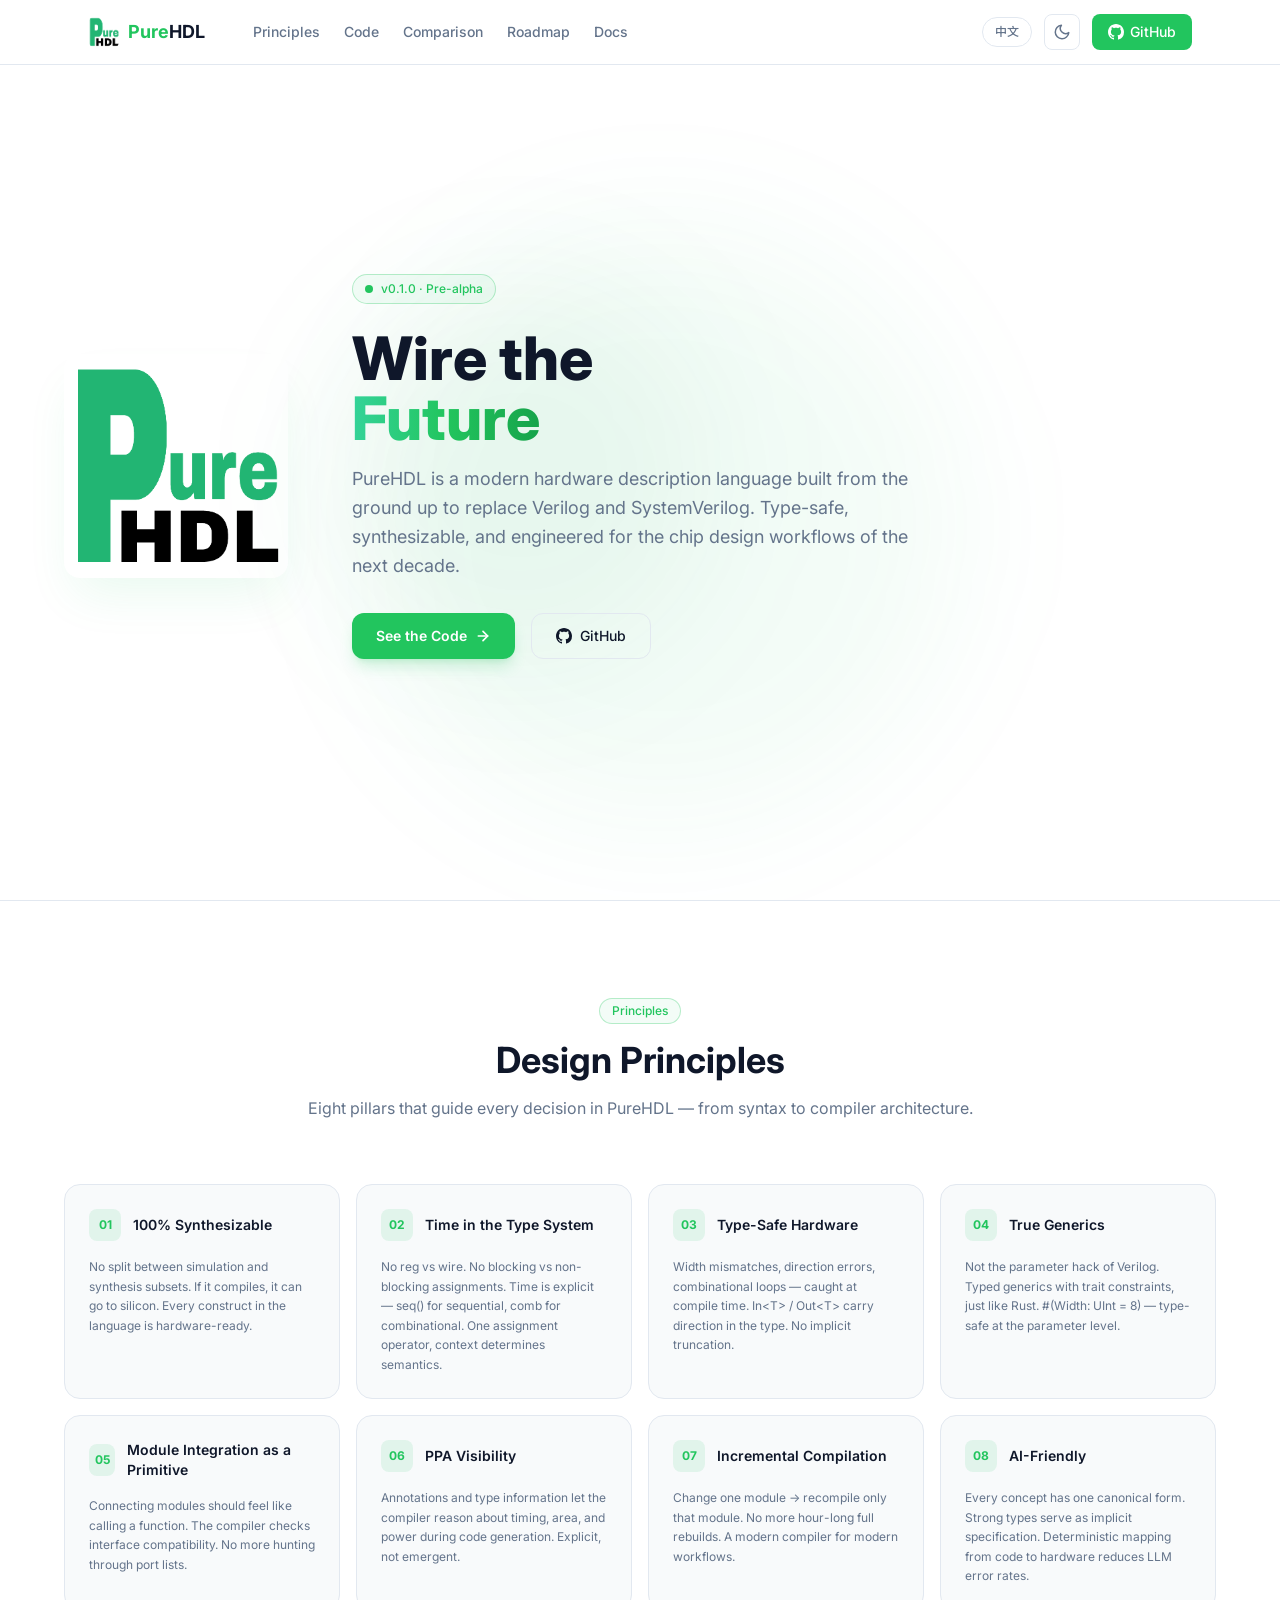
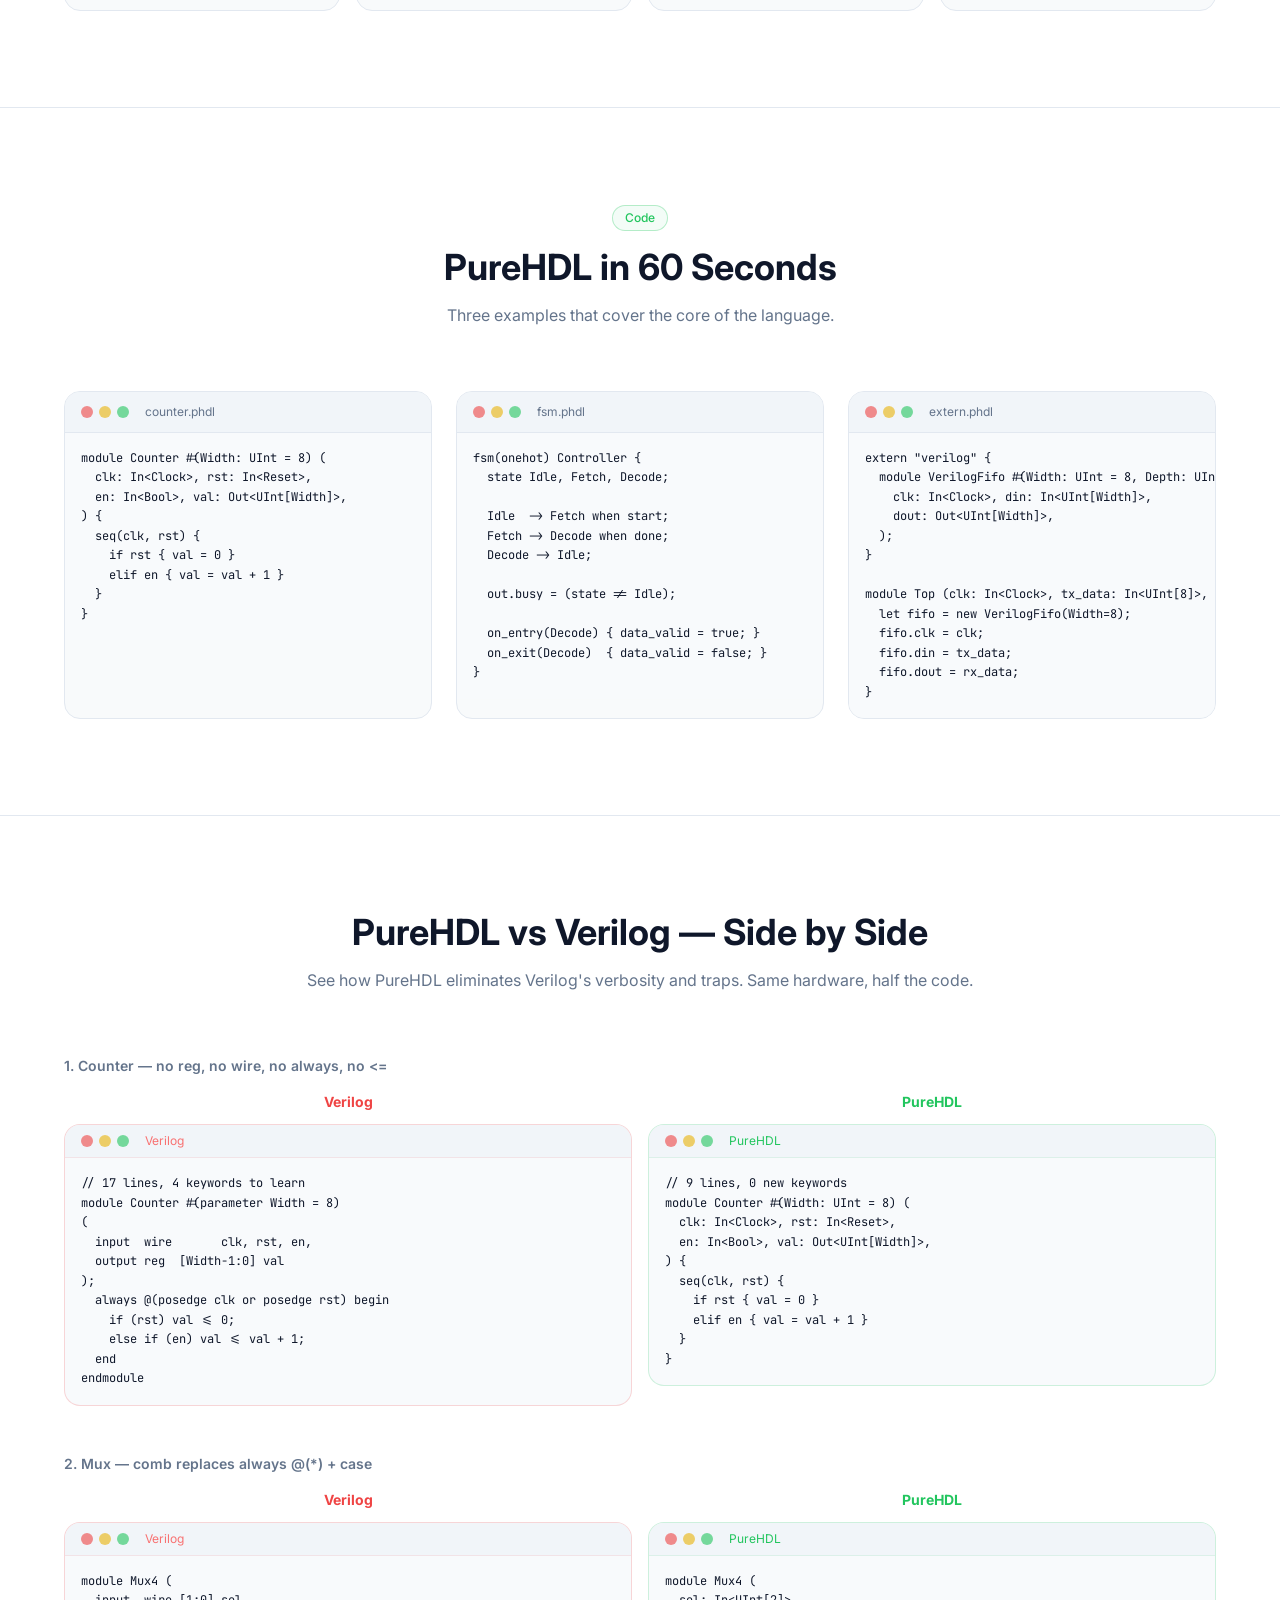
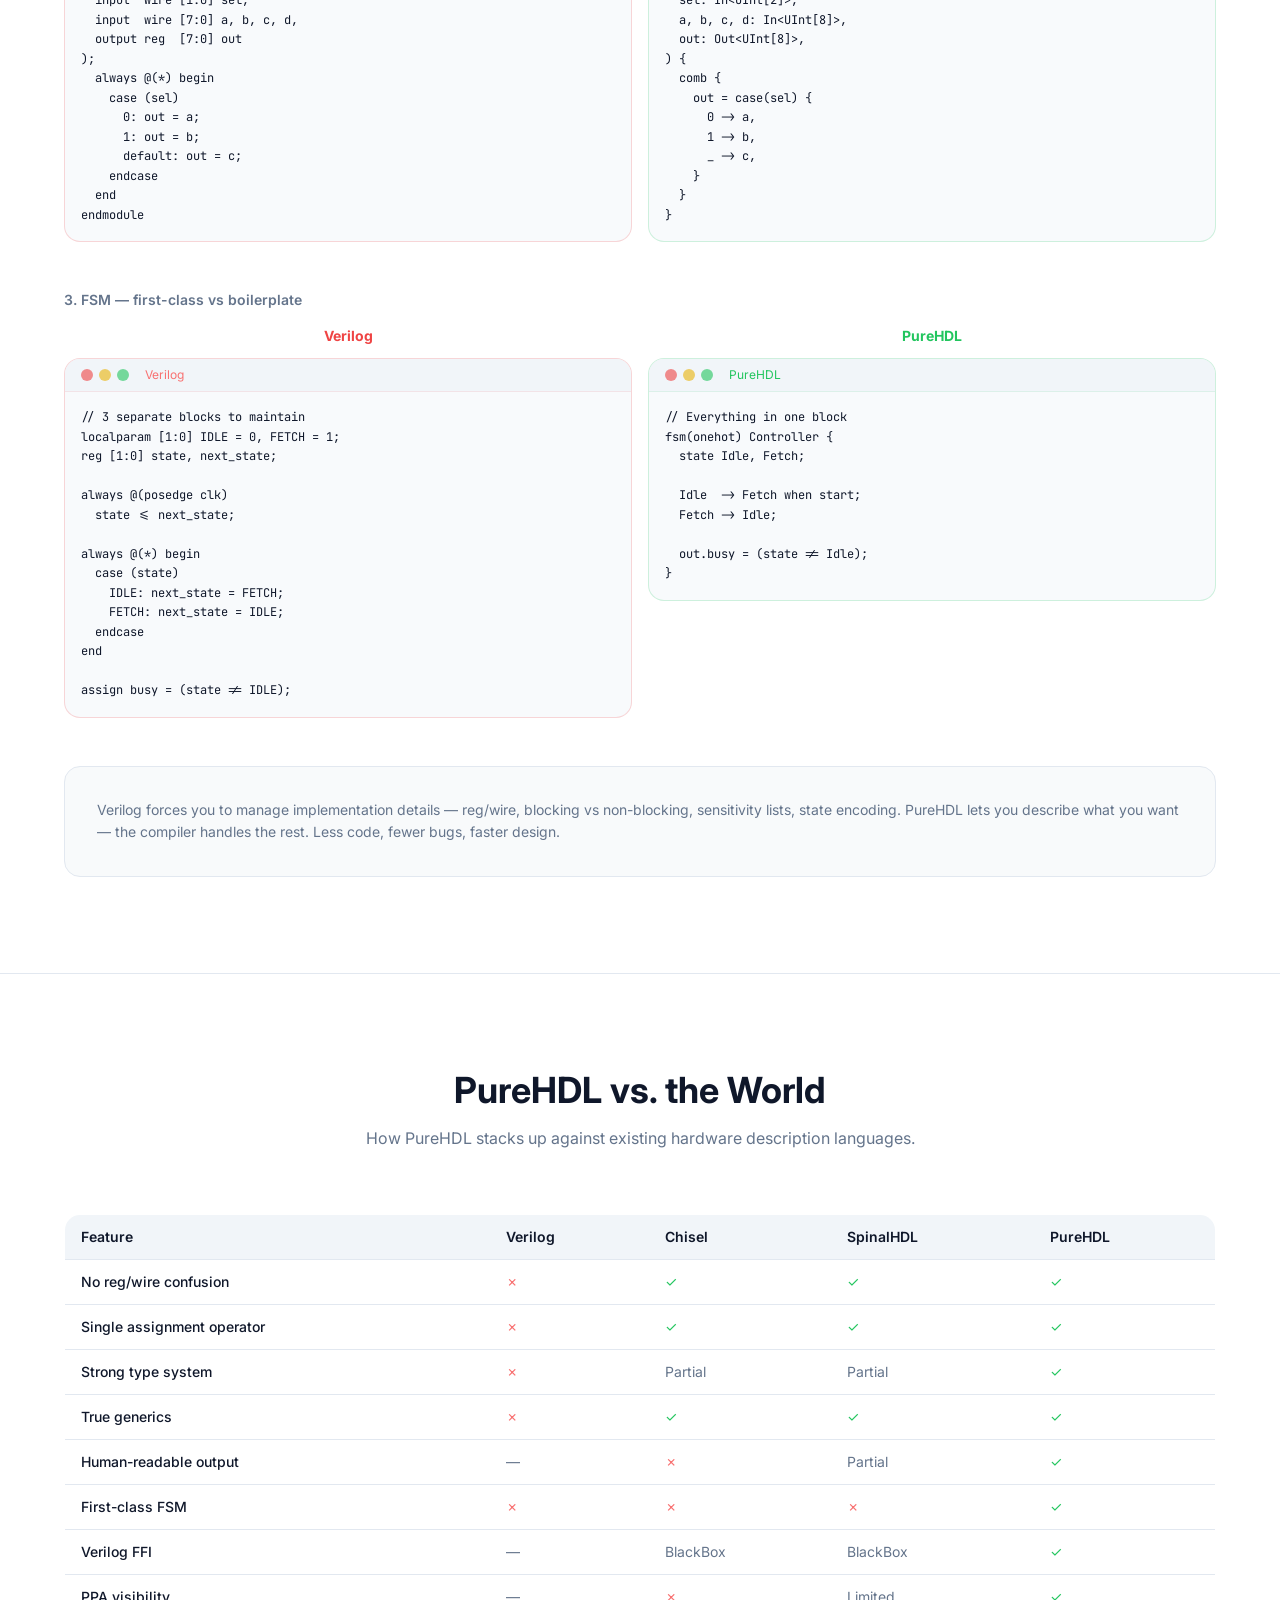
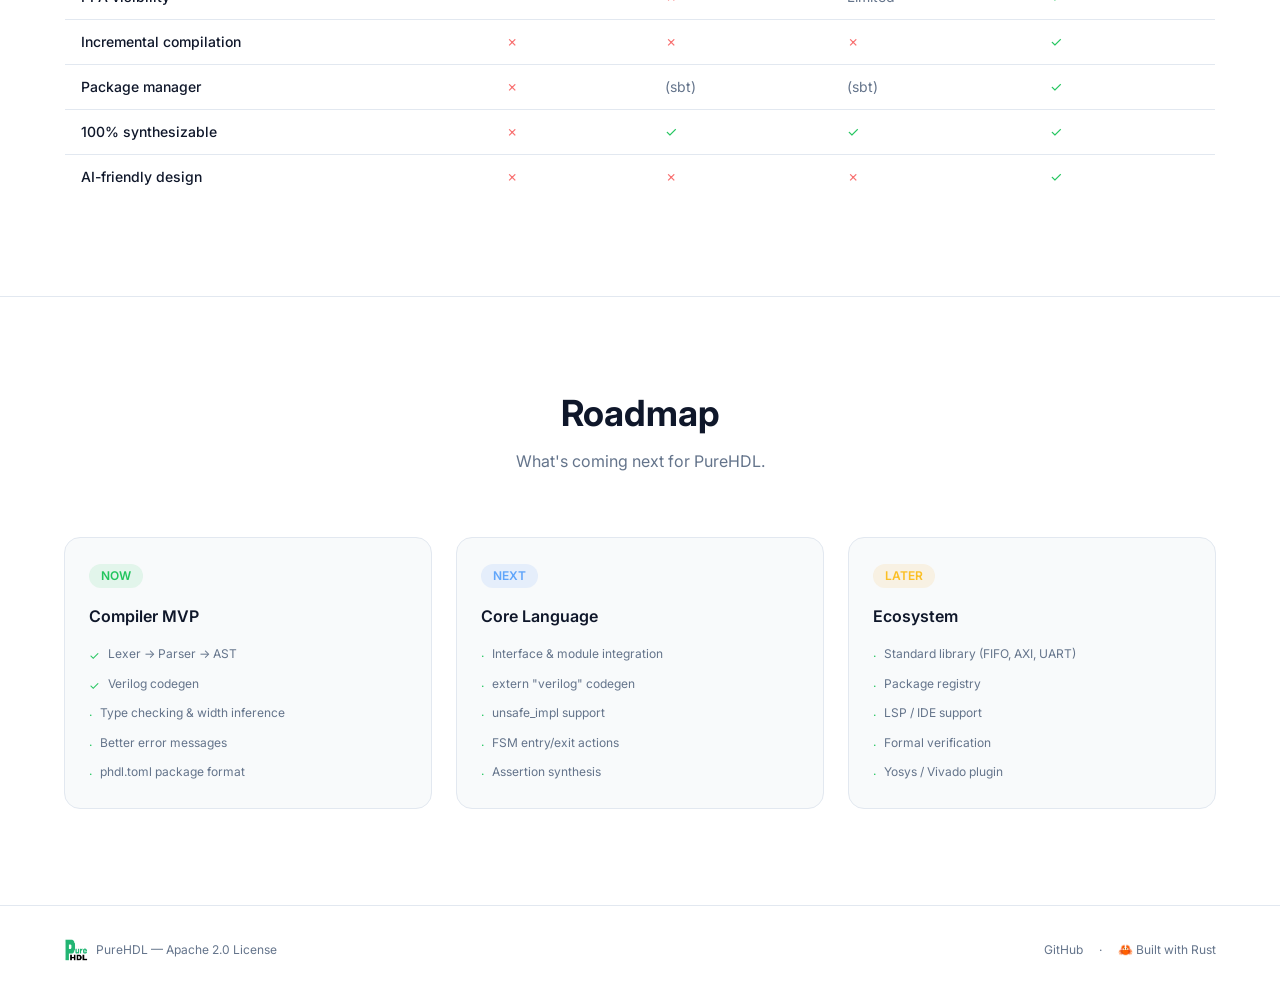
==== commit aae1445f: "Add documentation pages: language spec, reference, design docs - /en/docs/ - Documentation hub - /en" ====
--- a/en/index.html
+++ b/en/index.html
@@ -1,5 +1,8 @@
-<!DOCTYPE html><html lang="en" class> <head><meta charset="UTF-8"><meta name="viewport" content="width=device-width, initial-scale=1.0"><title>PureHDL (PHDL) — Wire the Future</title><link rel="icon" type="image/png" href="/purehdl_logo.png"><link rel="preconnect" href="https://fonts.googleapis.com"><link rel="preconnect" href="https://fonts.gstatic.com" crossorigin><link href="https://fonts.googleapis.com/css2?family=Inter:wght@400;500;600;700;800&family=JetBrains+Mono:wght@400;500&family=Noto+Sans+SC:wght@400;500;600;700&display=swap" rel="stylesheet"><!-- Client script for theme and language --><script type="module">(function(){const e=localStorage.getItem("phdl-theme"),t=window.matchMedia("(prefers-color-scheme: dark)").matches;(e==="dark"||!e&&t)&&document.documentElement.classList.add("dark")})();</script><link rel="stylesheet" href="/_astro/index.Cc8b8m7B.css"></head> <body class="bg-[var(--bg-primary)] text-[var(--text-primary)] font-sans antialiased">   <nav class="fixed top-0 w-full z-50 bg-[var(--bg-primary)]/90 backdrop-blur-xl border-b border-[var(--border)]"> <div class="max-w-6xl mx-auto px-4 sm:px-6 h-16 flex items-center gap-6"> <a href="/en/" class="flex items-center gap-2 no-underline shrink-0"> <img src="/purehdl_logo.png" alt="PureHDL" class="w-8 h-8 rounded-lg"> <span class="font-bold text-lg text-[var(--text-primary)] hidden sm:inline"> <span class="text-phdl-500">Pure</span>HDL
-</span> </a> <div class="hidden md:flex items-center gap-6 ml-6"> <a href="#principles" class="text-sm text-[var(--text-secondary)] hover:text-phdl-500 no-underline font-medium transition-colors">Principles</a> <a href="#code" class="text-sm text-[var(--text-secondary)] hover:text-phdl-500 no-underline font-medium transition-colors">Code</a> <a href="#comparison" class="text-sm text-[var(--text-secondary)] hover:text-phdl-500 no-underline font-medium transition-colors">Comparison</a> <a href="#roadmap" class="text-sm text-[var(--text-secondary)] hover:text-phdl-500 no-underline font-medium transition-colors">Roadmap</a> </div> <div class="ml-auto flex items-center gap-3"> <a href="/zh/" class="px-3 py-1.5 text-xs font-medium rounded-full border border-[var(--border)]
+<!DOCTYPE html><html lang="en" class> <head><meta charset="UTF-8"><meta name="viewport" content="width=device-width, initial-scale=1.0"><title>PureHDL (PHDL) — Wire the Future</title><link rel="icon" type="image/png" href="/purehdl_logo.png"><link rel="preconnect" href="https://fonts.googleapis.com"><link rel="preconnect" href="https://fonts.gstatic.com" crossorigin><link href="https://fonts.googleapis.com/css2?family=Inter:wght@400;500;600;700;800&family=JetBrains+Mono:wght@400;500&family=Noto+Sans+SC:wght@400;500;600;700&display=swap" rel="stylesheet"><!-- Client script for theme and language --><script type="module">(function(){const e=localStorage.getItem("phdl-theme"),t=window.matchMedia("(prefers-color-scheme: dark)").matches;(e==="dark"||!e&&t)&&document.documentElement.classList.add("dark")})();</script><style>
+*,:before,:after{--tw-border-spacing-x: 0;--tw-border-spacing-y: 0;--tw-translate-x: 0;--tw-translate-y: 0;--tw-rotate: 0;--tw-skew-x: 0;--tw-skew-y: 0;--tw-scale-x: 1;--tw-scale-y: 1;--tw-pan-x: ;--tw-pan-y: ;--tw-pinch-zoom: ;--tw-scroll-snap-strictness: proximity;--tw-gradient-from-position: ;--tw-gradient-via-position: ;--tw-gradient-to-position: ;--tw-ordinal: ;--tw-slashed-zero: ;--tw-numeric-figure: ;--tw-numeric-spacing: ;--tw-numeric-fraction: ;--tw-ring-inset: ;--tw-ring-offset-width: 0px;--tw-ring-offset-color: #fff;--tw-ring-color: rgb(59 130 246 / .5);--tw-ring-offset-shadow: 0 0 #0000;--tw-ring-shadow: 0 0 #0000;--tw-shadow: 0 0 #0000;--tw-shadow-colored: 0 0 #0000;--tw-blur: ;--tw-brightness: ;--tw-contrast: ;--tw-grayscale: ;--tw-hue-rotate: ;--tw-invert: ;--tw-saturate: ;--tw-sepia: ;--tw-drop-shadow: ;--tw-backdrop-blur: ;--tw-backdrop-brightness: ;--tw-backdrop-contrast: ;--tw-backdrop-grayscale: ;--tw-backdrop-hue-rotate: ;--tw-backdrop-invert: ;--tw-backdrop-opacity: ;--tw-backdrop-saturate: ;--tw-backdrop-sepia: ;--tw-contain-size: ;--tw-contain-layout: ;--tw-contain-paint: ;--tw-contain-style: }::backdrop{--tw-border-spacing-x: 0;--tw-border-spacing-y: 0;--tw-translate-x: 0;--tw-translate-y: 0;--tw-rotate: 0;--tw-skew-x: 0;--tw-skew-y: 0;--tw-scale-x: 1;--tw-scale-y: 1;--tw-pan-x: ;--tw-pan-y: ;--tw-pinch-zoom: ;--tw-scroll-snap-strictness: proximity;--tw-gradient-from-position: ;--tw-gradient-via-position: ;--tw-gradient-to-position: ;--tw-ordinal: ;--tw-slashed-zero: ;--tw-numeric-figure: ;--tw-numeric-spacing: ;--tw-numeric-fraction: ;--tw-ring-inset: ;--tw-ring-offset-width: 0px;--tw-ring-offset-color: #fff;--tw-ring-color: rgb(59 130 246 / .5);--tw-ring-offset-shadow: 0 0 #0000;--tw-ring-shadow: 0 0 #0000;--tw-shadow: 0 0 #0000;--tw-shadow-colored: 0 0 #0000;--tw-blur: ;--tw-brightness: ;--tw-contrast: ;--tw-grayscale: ;--tw-hue-rotate: ;--tw-invert: ;--tw-saturate: ;--tw-sepia: ;--tw-drop-shadow: ;--tw-backdrop-blur: ;--tw-backdrop-brightness: ;--tw-backdrop-contrast: ;--tw-backdrop-grayscale: ;--tw-backdrop-hue-rotate: ;--tw-backdrop-invert: ;--tw-backdrop-opacity: ;--tw-backdrop-saturate: ;--tw-backdrop-sepia: ;--tw-contain-size: ;--tw-contain-layout: ;--tw-contain-paint: ;--tw-contain-style: }*,:before,:after{box-sizing:border-box;border-width:0;border-style:solid;border-color:#e5e7eb}:before,:after{--tw-content: ""}html,:host{line-height:1.5;-webkit-text-size-adjust:100%;-moz-tab-size:4;-o-tab-size:4;tab-size:4;font-family:Inter,Noto Sans SC,system-ui,-apple-system,sans-serif;font-feature-settings:normal;font-variation-settings:normal;-webkit-tap-highlight-color:transparent}body{margin:0;line-height:inherit}hr{height:0;color:inherit;border-top-width:1px}abbr:where([title]){-webkit-text-decoration:underline dotted;text-decoration:underline dotted}h1,h2,h3,h4,h5,h6{font-size:inherit;font-weight:inherit}a{color:inherit;text-decoration:inherit}b,strong{font-weight:bolder}code,kbd,samp,pre{font-family:JetBrains Mono,Fira Code,monospace;font-feature-settings:normal;font-variation-settings:normal;font-size:1em}small{font-size:80%}sub,sup{font-size:75%;line-height:0;position:relative;vertical-align:baseline}sub{bottom:-.25em}sup{top:-.5em}table{text-indent:0;border-color:inherit;border-collapse:collapse}button,input,optgroup,select,textarea{font-family:inherit;font-feature-settings:inherit;font-variation-settings:inherit;font-size:100%;font-weight:inherit;line-height:inherit;letter-spacing:inherit;color:inherit;margin:0;padding:0}button,select{text-transform:none}button,input:where([type=button]),input:where([type=reset]),input:where([type=submit]){-webkit-appearance:button;background-color:transparent;background-image:none}:-moz-focusring{outline:auto}:-moz-ui-invalid{box-shadow:none}progress{vertical-align:baseline}::-webkit-inner-spin-button,::-webkit-outer-spin-button{height:auto}[type=search]{-webkit-appearance:textfield;outline-offset:-2px}::-webkit-search-decoration{-webkit-appearance:none}::-webkit-file-upload-button{-webkit-appearance:button;font:inherit}summary{display:list-item}blockquote,dl,dd,h1,h2,h3,h4,h5,h6,hr,figure,p,pre{margin:0}fieldset{margin:0;padding:0}legend{padding:0}ol,ul,menu{list-style:none;margin:0;padding:0}dialog{padding:0}textarea{resize:vertical}input::-moz-placeholder,textarea::-moz-placeholder{opacity:1;color:#9ca3af}input::placeholder,textarea::placeholder{opacity:1;color:#9ca3af}button,[role=button]{cursor:pointer}:disabled{cursor:default}img,svg,video,canvas,audio,iframe,embed,object{display:block;vertical-align:middle}img,video{max-width:100%;height:auto}[hidden]:where(:not([hidden=until-found])){display:none}:root{--bg-primary: #ffffff;--bg-secondary: #f8fafb;--bg-tertiary: #f1f5f9;--border: #e2e8f0;--text-primary: #0f172a;--text-secondary: #64748b;--code-bg: #f8fafc}.dark{--bg-primary: #0a0a0a;--bg-secondary: #12121a;--bg-tertiary: #1a1a2e;--border: #2a2a3e;--text-primary: #e2e2f0;--text-secondary: #8888aa;--code-bg: #0d0d0f}*,*:before,*:after{transition-property:background-color,border-color,color;transition-duration:.2s;transition-timing-function:ease}html{scroll-behavior:smooth}.container{width:100%}@media(min-width:640px){.container{max-width:640px}}@media(min-width:768px){.container{max-width:768px}}@media(min-width:1024px){.container{max-width:1024px}}@media(min-width:1280px){.container{max-width:1280px}}@media(min-width:1536px){.container{max-width:1536px}}.pointer-events-none{pointer-events:none}.fixed{position:fixed}.absolute{position:absolute}.relative{position:relative}.bottom-1\/4{bottom:25%}.left-1\/4{left:25%}.right-1\/4{right:25%}.top-0{top:0}.top-1\/4{top:25%}.z-50{z-index:50}.mx-auto{margin-left:auto;margin-right:auto}.mb-12{margin-bottom:3rem}.mb-16{margin-bottom:4rem}.mb-3{margin-bottom:.75rem}.mb-4{margin-bottom:1rem}.mb-6{margin-bottom:1.5rem}.mb-8{margin-bottom:2rem}.ml-2{margin-left:.5rem}.ml-6{margin-left:1.5rem}.ml-auto{margin-left:auto}.mt-0\.5{margin-top:.125rem}.mt-12{margin-top:3rem}.block{display:block}.inline-block{display:inline-block}.flex{display:flex}.inline-flex{display:inline-flex}.table{display:table}.grid{display:grid}.hidden{display:none}.h-16{height:4rem}.h-2{height:.5rem}.h-3{height:.75rem}.h-48{height:12rem}.h-6{height:1.5rem}.h-8{height:2rem}.h-9{height:2.25rem}.h-\[400px\]{height:400px}.h-\[600px\]{height:600px}.min-h-screen{min-height:100vh}.w-2{width:.5rem}.w-3{width:.75rem}.w-48{width:12rem}.w-6{width:1.5rem}.w-8{width:2rem}.w-9{width:2.25rem}.w-\[400px\]{width:400px}.w-\[600px\]{width:600px}.w-full{width:100%}.max-w-2xl{max-width:42rem}.max-w-6xl{max-width:72rem}.max-w-xl{max-width:36rem}.shrink-0{flex-shrink:0}@keyframes pulse{50%{opacity:.5}}.animate-pulse{animation:pulse 2s cubic-bezier(.4,0,.6,1) infinite}.cursor-pointer{cursor:pointer}.flex-col{flex-direction:column}.flex-wrap{flex-wrap:wrap}.items-start{align-items:flex-start}.items-center{align-items:center}.justify-center{justify-content:center}.justify-between{justify-content:space-between}.gap-1\.5{gap:.375rem}.gap-12{gap:3rem}.gap-2{gap:.5rem}.gap-3{gap:.75rem}.gap-4{gap:1rem}.gap-6{gap:1.5rem}.space-y-2>:not([hidden])~:not([hidden]){--tw-space-y-reverse: 0;margin-top:calc(.5rem * calc(1 - var(--tw-space-y-reverse)));margin-bottom:calc(.5rem * var(--tw-space-y-reverse))}.overflow-hidden{overflow:hidden}.overflow-x-auto{overflow-x:auto}.whitespace-nowrap{white-space:nowrap}.rounded{border-radius:.25rem}.rounded-2xl{border-radius:1rem}.rounded-full{border-radius:9999px}.rounded-lg{border-radius:.5rem}.rounded-xl{border-radius:.75rem}.border{border-width:1px}.border-b{border-bottom-width:1px}.border-t{border-top-width:1px}.border-\[var\(--border\)\]{border-color:var(--border)}.border-phdl-500\/10{border-color:#22c55e1a}.border-phdl-500\/20{border-color:#22c55e33}.border-phdl-500\/30{border-color:#22c55e4d}.border-red-500\/10{border-color:#ef44441a}.border-red-500\/20{border-color:#ef444433}.bg-\[var\(--bg-primary\)\]{background-color:var(--bg-primary)}.bg-\[var\(--bg-secondary\)\]{background-color:var(--bg-secondary)}.bg-\[var\(--bg-tertiary\)\]{background-color:var(--bg-tertiary)}.bg-\[var\(--code-bg\)\]{background-color:var(--code-bg)}.bg-amber-500\/10{background-color:#f59e0b1a}.bg-blue-500\/10{background-color:#3b82f61a}.bg-green-500\/60{background-color:#22c55e99}.bg-phdl-500{--tw-bg-opacity: 1;background-color:rgb(34 197 94 / var(--tw-bg-opacity, 1))}.bg-phdl-500\/10{background-color:#22c55e1a}.bg-phdl-500\/5{background-color:#22c55e0d}.bg-phdl-600\/5{background-color:#16a34a0d}.bg-red-500\/60{background-color:#ef444499}.bg-yellow-500\/60{background-color:#eab30899}.bg-gradient-to-r{background-image:linear-gradient(to right,var(--tw-gradient-stops))}.from-phdl-400{--tw-gradient-from: #34d399 var(--tw-gradient-from-position);--tw-gradient-to: rgb(52 211 153 / 0) var(--tw-gradient-to-position);--tw-gradient-stops: var(--tw-gradient-from), var(--tw-gradient-to)}.via-phdl-500{--tw-gradient-to: rgb(34 197 94 / 0) var(--tw-gradient-to-position);--tw-gradient-stops: var(--tw-gradient-from), #22c55e var(--tw-gradient-via-position), var(--tw-gradient-to)}.to-phdl-600{--tw-gradient-to: #16a34a var(--tw-gradient-to-position)}.bg-clip-text{-webkit-background-clip:text;background-clip:text}.p-4{padding:1rem}.p-6{padding:1.5rem}.p-8{padding:2rem}.px-3{padding-left:.75rem;padding-right:.75rem}.px-4{padding-left:1rem;padding-right:1rem}.px-6{padding-left:1.5rem;padding-right:1.5rem}.py-1{padding-top:.25rem;padding-bottom:.25rem}.py-1\.5{padding-top:.375rem;padding-bottom:.375rem}.py-2{padding-top:.5rem;padding-bottom:.5rem}.py-24{padding-top:6rem;padding-bottom:6rem}.py-3{padding-top:.75rem;padding-bottom:.75rem}.py-8{padding-top:2rem;padding-bottom:2rem}.pb-16{padding-bottom:4rem}.pt-24{padding-top:6rem}.text-left{text-align:left}.text-center{text-align:center}.font-mono{font-family:JetBrains Mono,Fira Code,monospace}.font-sans{font-family:Inter,Noto Sans SC,system-ui,-apple-system,sans-serif}.text-3xl{font-size:1.875rem;line-height:2.25rem}.text-4xl{font-size:2.25rem;line-height:2.5rem}.text-lg{font-size:1.125rem;line-height:1.75rem}.text-sm{font-size:.875rem;line-height:1.25rem}.text-xs{font-size:.75rem;line-height:1rem}.font-bold{font-weight:700}.font-extrabold{font-weight:800}.font-medium{font-weight:500}.font-semibold{font-weight:600}.leading-relaxed{line-height:1.625}.leading-tight{line-height:1.25}.text-\[var\(--text-primary\)\]{color:var(--text-primary)}.text-\[var\(--text-secondary\)\]{color:var(--text-secondary)}.text-amber-400{--tw-text-opacity: 1;color:rgb(251 191 36 / var(--tw-text-opacity, 1))}.text-blue-400{--tw-text-opacity: 1;color:rgb(96 165 250 / var(--tw-text-opacity, 1))}.text-phdl-500{--tw-text-opacity: 1;color:rgb(34 197 94 / var(--tw-text-opacity, 1))}.text-red-400{--tw-text-opacity: 1;color:rgb(248 113 113 / var(--tw-text-opacity, 1))}.text-red-500{--tw-text-opacity: 1;color:rgb(239 68 68 / var(--tw-text-opacity, 1))}.text-transparent{color:transparent}.text-white{--tw-text-opacity: 1;color:rgb(255 255 255 / var(--tw-text-opacity, 1))}.no-underline{text-decoration-line:none}.antialiased{-webkit-font-smoothing:antialiased;-moz-osx-font-smoothing:grayscale}.shadow-2xl{--tw-shadow: 0 25px 50px -12px rgb(0 0 0 / .25);--tw-shadow-colored: 0 25px 50px -12px var(--tw-shadow-color);box-shadow:var(--tw-ring-offset-shadow, 0 0 #0000),var(--tw-ring-shadow, 0 0 #0000),var(--tw-shadow)}.shadow-lg{--tw-shadow: 0 10px 15px -3px rgb(0 0 0 / .1), 0 4px 6px -4px rgb(0 0 0 / .1);--tw-shadow-colored: 0 10px 15px -3px var(--tw-shadow-color), 0 4px 6px -4px var(--tw-shadow-color);box-shadow:var(--tw-ring-offset-shadow, 0 0 #0000),var(--tw-ring-shadow, 0 0 #0000),var(--tw-shadow)}.shadow-phdl-500\/10{--tw-shadow-color: rgb(34 197 94 / .1);--tw-shadow: var(--tw-shadow-colored)}.shadow-phdl-500\/20{--tw-shadow-color: rgb(34 197 94 / .2);--tw-shadow: var(--tw-shadow-colored)}.blur{--tw-blur: blur(8px);filter:var(--tw-blur) var(--tw-brightness) var(--tw-contrast) var(--tw-grayscale) var(--tw-hue-rotate) var(--tw-invert) var(--tw-saturate) var(--tw-sepia) var(--tw-drop-shadow)}.blur-3xl{--tw-blur: blur(64px);filter:var(--tw-blur) var(--tw-brightness) var(--tw-contrast) var(--tw-grayscale) var(--tw-hue-rotate) var(--tw-invert) var(--tw-saturate) var(--tw-sepia) var(--tw-drop-shadow)}.filter{filter:var(--tw-blur) var(--tw-brightness) var(--tw-contrast) var(--tw-grayscale) var(--tw-hue-rotate) var(--tw-invert) var(--tw-saturate) var(--tw-sepia) var(--tw-drop-shadow)}.backdrop-blur-xl{--tw-backdrop-blur: blur(24px);backdrop-filter:var(--tw-backdrop-blur) var(--tw-backdrop-brightness) var(--tw-backdrop-contrast) var(--tw-backdrop-grayscale) var(--tw-backdrop-hue-rotate) var(--tw-backdrop-invert) var(--tw-backdrop-opacity) var(--tw-backdrop-saturate) var(--tw-backdrop-sepia)}.backdrop-filter{backdrop-filter:var(--tw-backdrop-blur) var(--tw-backdrop-brightness) var(--tw-backdrop-contrast) var(--tw-backdrop-grayscale) var(--tw-backdrop-hue-rotate) var(--tw-backdrop-invert) var(--tw-backdrop-opacity) var(--tw-backdrop-saturate) var(--tw-backdrop-sepia)}.transition{transition-property:color,background-color,border-color,text-decoration-color,fill,stroke,opacity,box-shadow,transform,filter,backdrop-filter;transition-timing-function:cubic-bezier(.4,0,.2,1);transition-duration:.15s}.transition-all{transition-property:all;transition-timing-function:cubic-bezier(.4,0,.2,1);transition-duration:.15s}.transition-colors{transition-property:color,background-color,border-color,text-decoration-color,fill,stroke;transition-timing-function:cubic-bezier(.4,0,.2,1);transition-duration:.15s}.duration-300{transition-duration:.3s}.last\:border-0:last-child{border-width:0px}.hover\:translate-y-\[-1px\]:hover{--tw-translate-y: -1px;transform:translate(var(--tw-translate-x),var(--tw-translate-y)) rotate(var(--tw-rotate)) skew(var(--tw-skew-x)) skewY(var(--tw-skew-y)) scaleX(var(--tw-scale-x)) scaleY(var(--tw-scale-y))}.hover\:border-phdl-500:hover{--tw-border-opacity: 1;border-color:rgb(34 197 94 / var(--tw-border-opacity, 1))}.hover\:border-phdl-500\/40:hover{border-color:#22c55e66}.hover\:bg-phdl-500\/\[0\.02\]:hover{background-color:#22c55e05}.hover\:bg-phdl-600:hover{--tw-bg-opacity: 1;background-color:rgb(22 163 74 / var(--tw-bg-opacity, 1))}.hover\:text-phdl-500:hover{--tw-text-opacity: 1;color:rgb(34 197 94 / var(--tw-text-opacity, 1))}.hover\:shadow-lg:hover{--tw-shadow: 0 10px 15px -3px rgb(0 0 0 / .1), 0 4px 6px -4px rgb(0 0 0 / .1);--tw-shadow-colored: 0 10px 15px -3px var(--tw-shadow-color), 0 4px 6px -4px var(--tw-shadow-color);box-shadow:var(--tw-ring-offset-shadow, 0 0 #0000),var(--tw-ring-shadow, 0 0 #0000),var(--tw-shadow)}.hover\:shadow-phdl-500\/5:hover{--tw-shadow-color: rgb(34 197 94 / .05);--tw-shadow: var(--tw-shadow-colored)}.dark\:block:is(.dark *){display:block}.dark\:hidden:is(.dark *){display:none}.dark\:bg-phdl-500\/10:is(.dark *){background-color:#22c55e1a}.dark\:bg-phdl-600\/10:is(.dark *){background-color:#16a34a1a}@media(min-width:640px){.sm\:inline{display:inline}.sm\:inline-flex{display:inline-flex}.sm\:grid-cols-2{grid-template-columns:repeat(2,minmax(0,1fr))}.sm\:flex-row{flex-direction:row}.sm\:px-6{padding-left:1.5rem;padding-right:1.5rem}.sm\:text-4xl{font-size:2.25rem;line-height:2.5rem}.sm\:text-5xl{font-size:3rem;line-height:1}}@media(min-width:768px){.md\:flex{display:flex}.md\:grid-cols-2{grid-template-columns:repeat(2,minmax(0,1fr))}.md\:grid-cols-3{grid-template-columns:repeat(3,minmax(0,1fr))}}@media(min-width:1024px){.lg\:h-56{height:14rem}.lg\:w-56{width:14rem}.lg\:grid-cols-4{grid-template-columns:repeat(4,minmax(0,1fr))}.lg\:flex-row{flex-direction:row}.lg\:gap-16{gap:4rem}.lg\:text-6xl{font-size:3.75rem;line-height:1}}
+
+</style></head> <body class="bg-[var(--bg-primary)] text-[var(--text-primary)] font-sans antialiased">   <nav class="fixed top-0 w-full z-50 bg-[var(--bg-primary)]/90 backdrop-blur-xl border-b border-[var(--border)]"> <div class="max-w-6xl mx-auto px-4 sm:px-6 h-16 flex items-center gap-6"> <a href="/en/" class="flex items-center gap-2 no-underline shrink-0"> <img src="/purehdl_logo.png" alt="PureHDL" class="w-8 h-8 rounded-lg"> <span class="font-bold text-lg text-[var(--text-primary)] hidden sm:inline"> <span class="text-phdl-500">Pure</span>HDL
+</span> </a> <div class="hidden md:flex items-center gap-6 ml-6"> <a href="#principles" class="text-sm text-[var(--text-secondary)] hover:text-phdl-500 no-underline font-medium transition-colors">Principles</a> <a href="#code" class="text-sm text-[var(--text-secondary)] hover:text-phdl-500 no-underline font-medium transition-colors">Code</a> <a href="#comparison" class="text-sm text-[var(--text-secondary)] hover:text-phdl-500 no-underline font-medium transition-colors">Comparison</a> <a href="#roadmap" class="text-sm text-[var(--text-secondary)] hover:text-phdl-500 no-underline font-medium transition-colors">Roadmap</a> <a href="/en/docs/" class="text-sm text-[var(--text-secondary)] hover:text-phdl-500 no-underline font-medium transition-colors">Docs</a> </div> <div class="ml-auto flex items-center gap-3"> <a href="/zh/" class="px-3 py-1.5 text-xs font-medium rounded-full border border-[var(--border)]
                  text-[var(--text-secondary)] hover:text-phdl-500 hover:border-phdl-500
                  no-underline transition-colors"> 中文 </a> <button id="themeToggle" class="w-9 h-9 flex items-center justify-center rounded-lg border border-[var(--border)]
                  text-[var(--text-secondary)] hover:text-phdl-500 hover:border-phdl-500
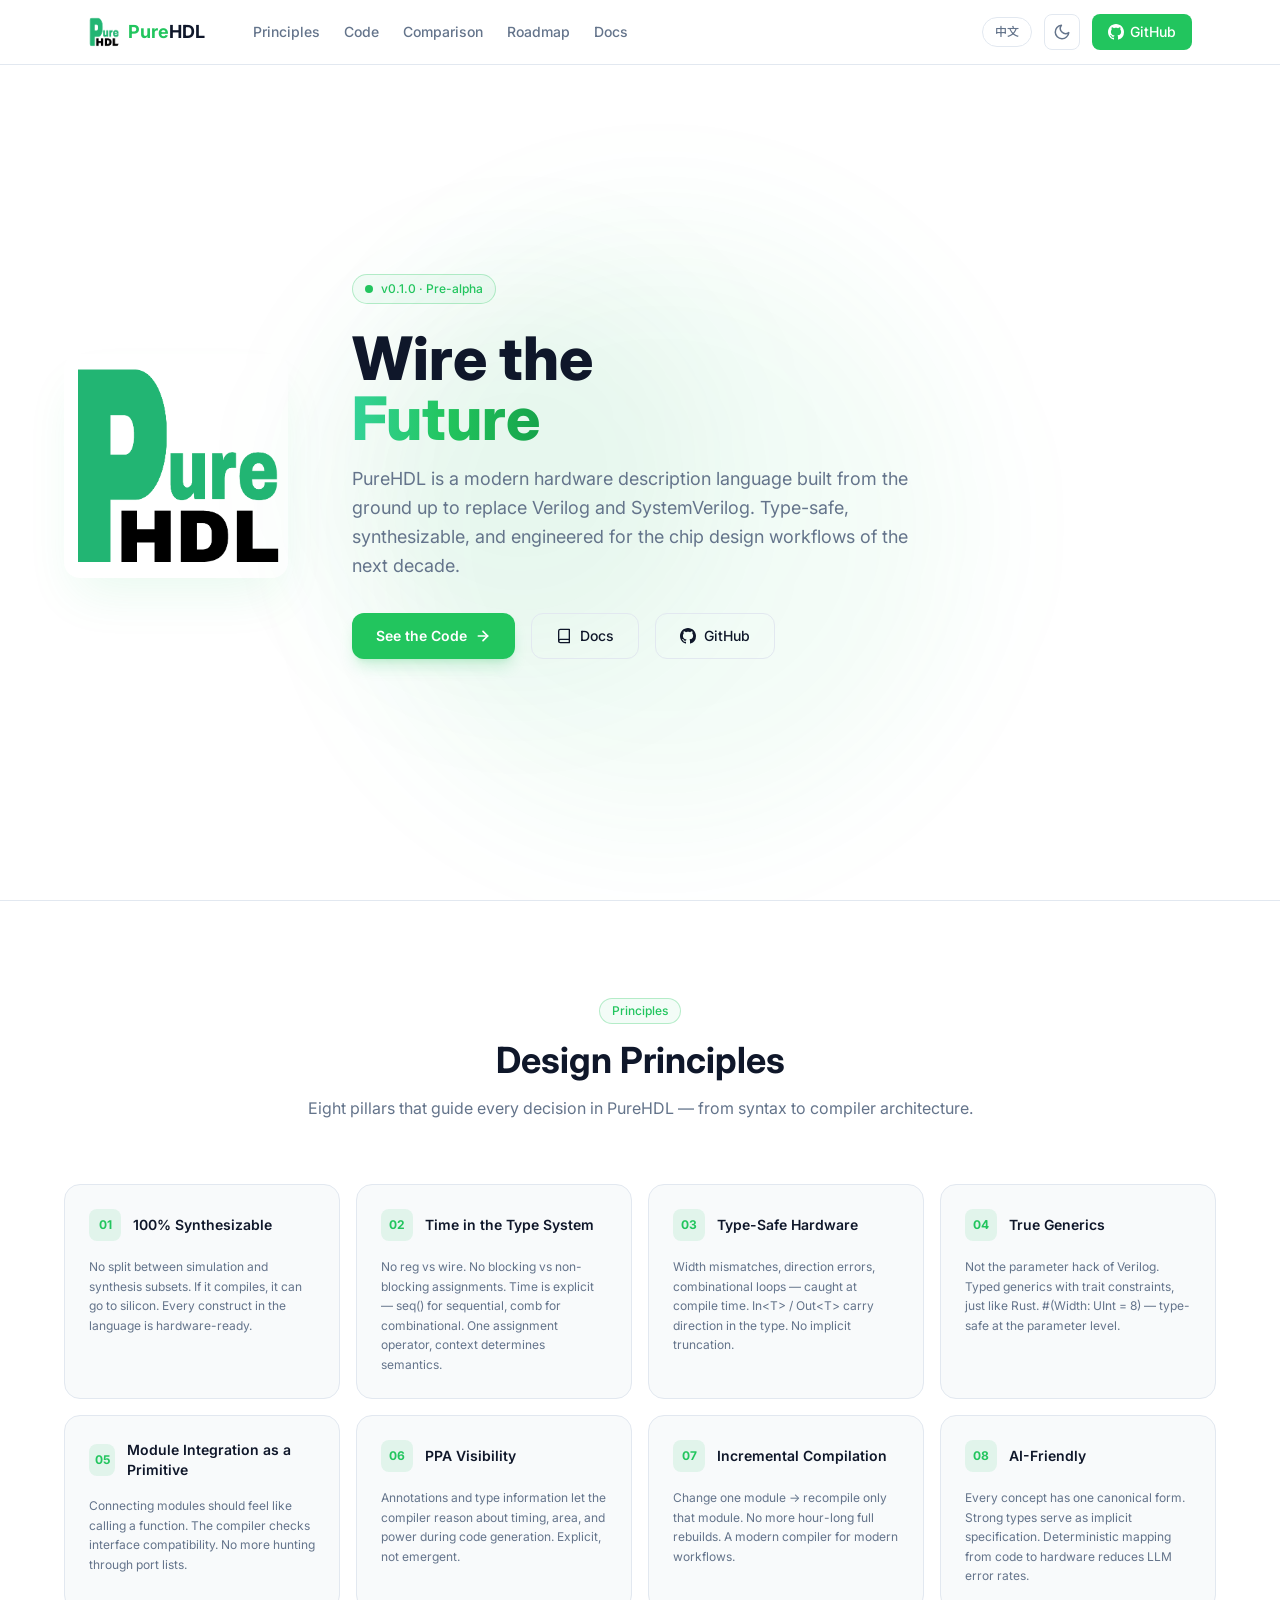
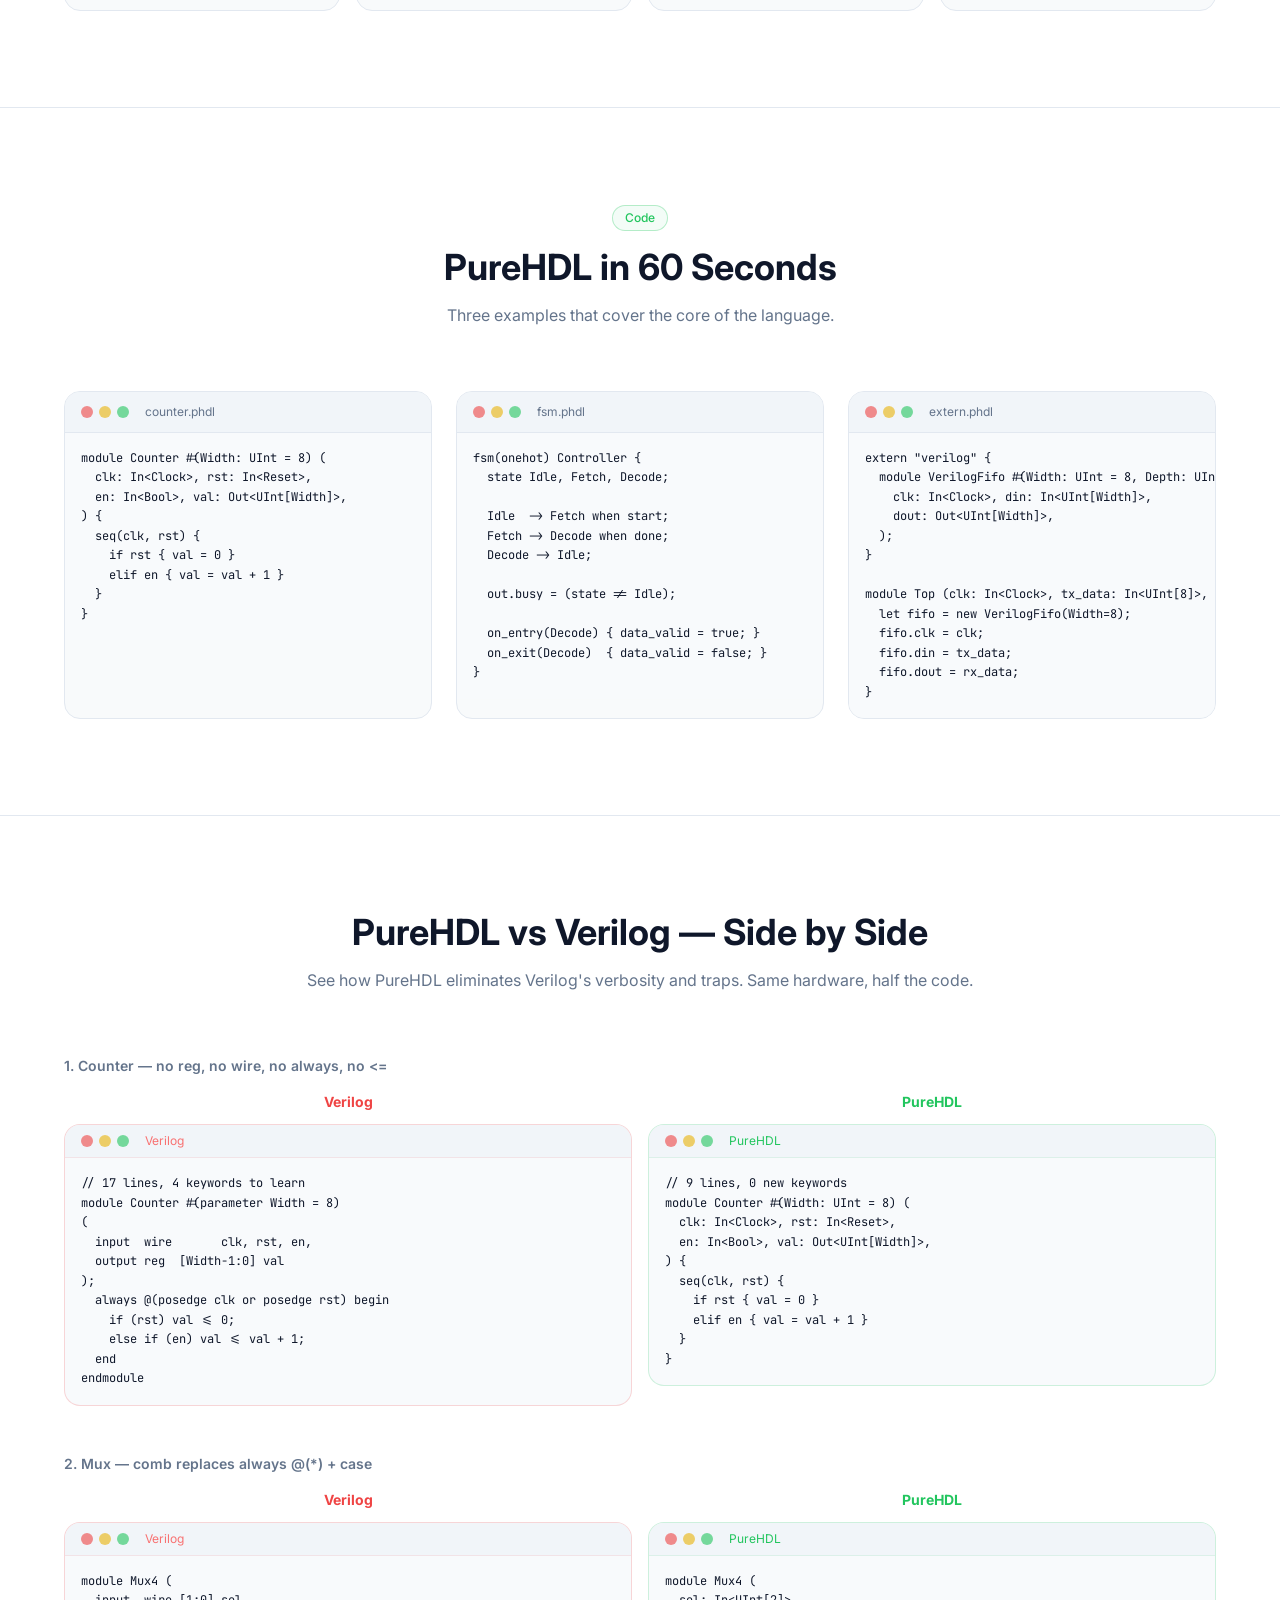
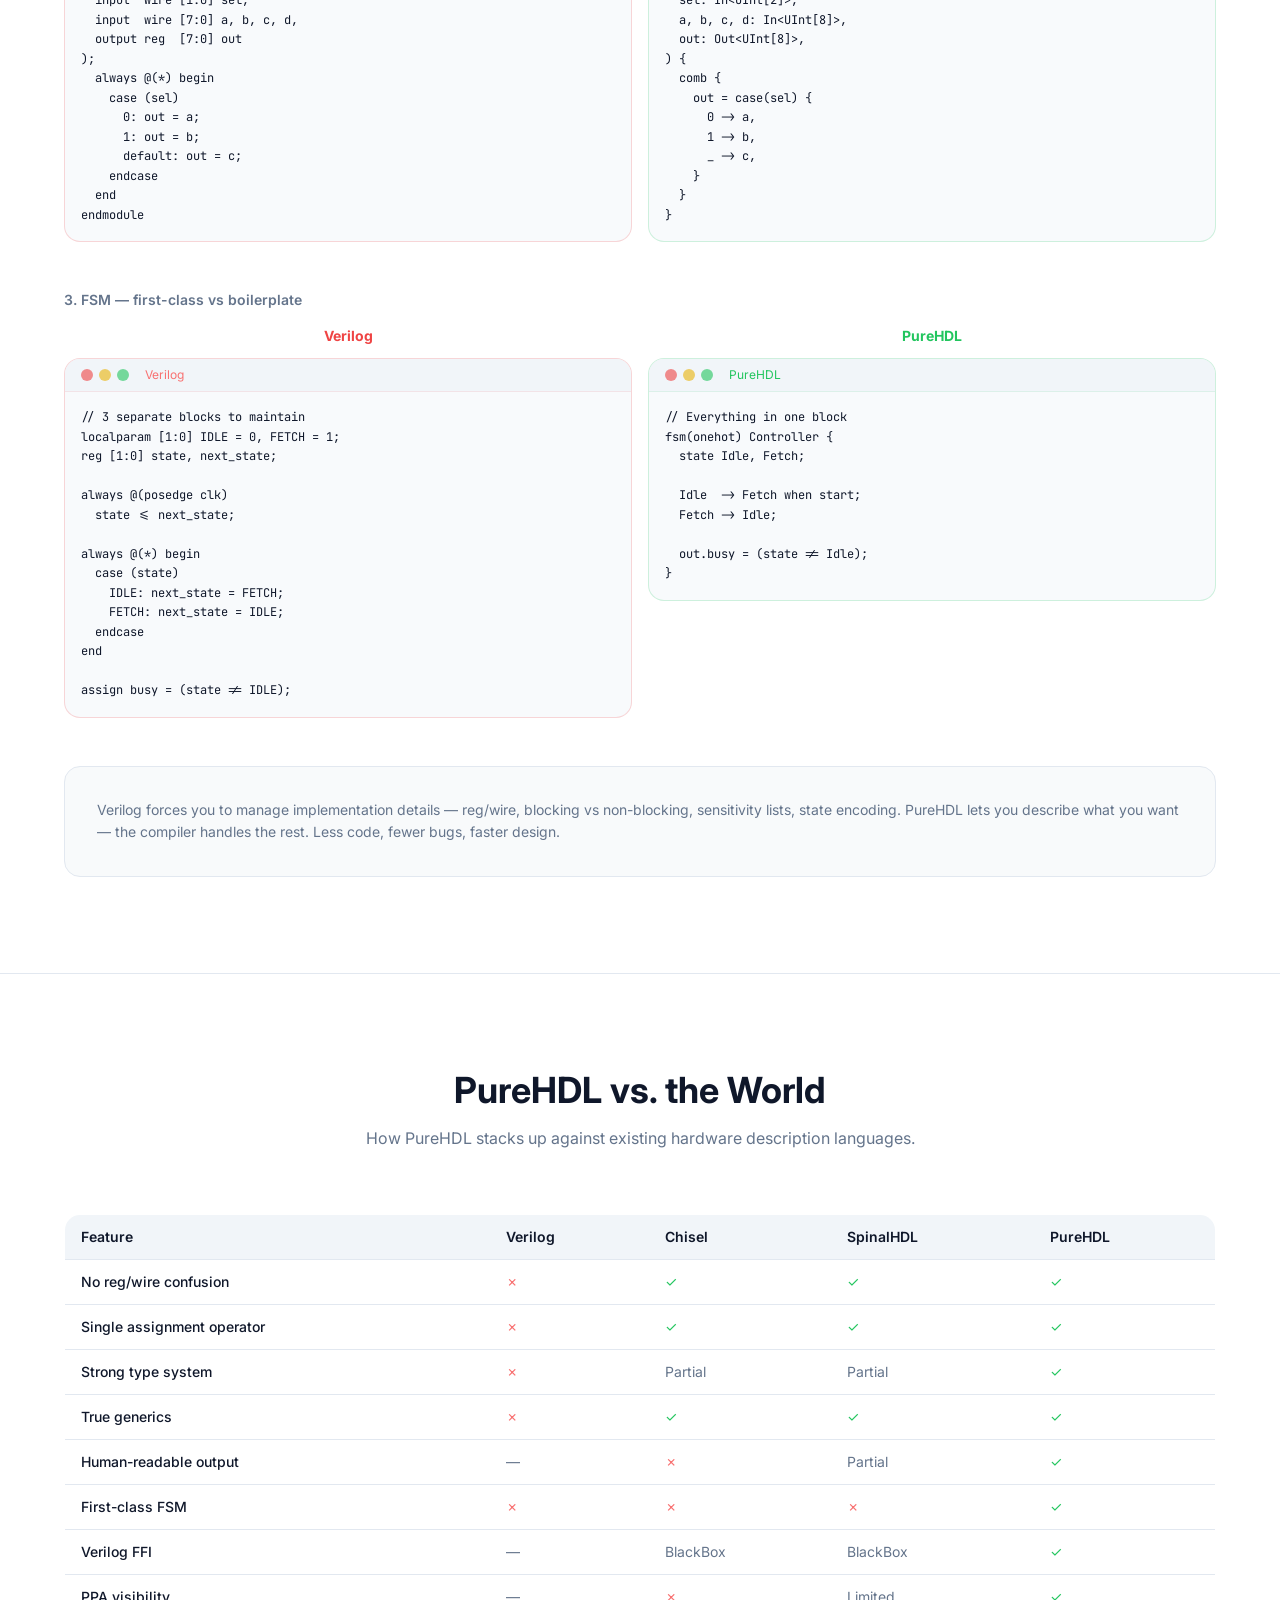
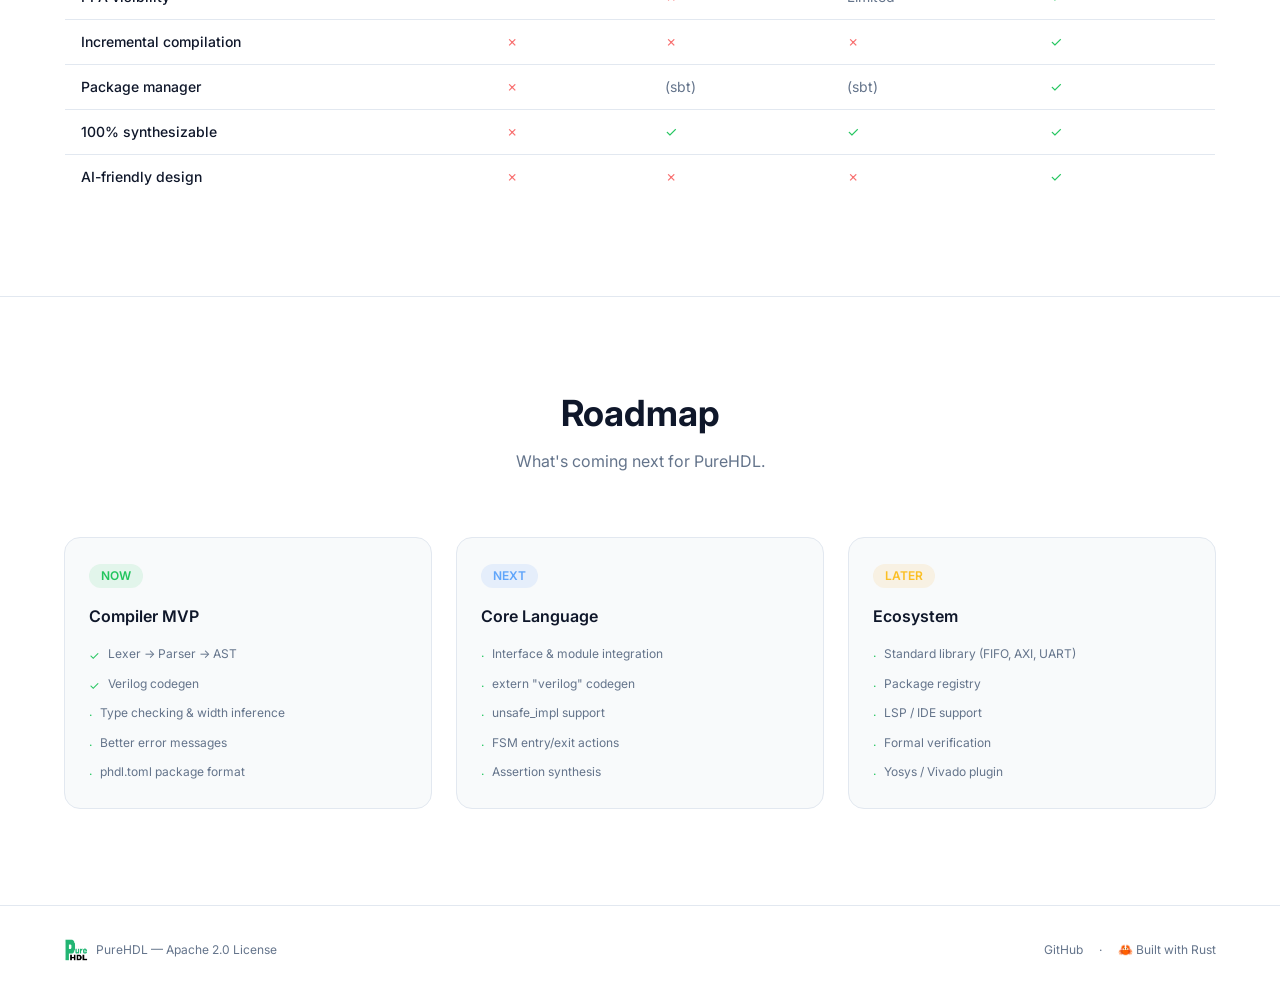
==== commit 6c27894d: "Add Docs button to hero section on all homepage variants" ====
--- a/en/index.html
+++ b/en/index.html
@@ -7,7 +7,9 @@
                  no-underline transition-colors"> 中文 </a> <button id="themeToggle" class="w-9 h-9 flex items-center justify-center rounded-lg border border-[var(--border)]
                  text-[var(--text-secondary)] hover:text-phdl-500 hover:border-phdl-500
                  cursor-pointer transition-colors" aria-label="Toggle theme"> <svg id="sunIcon" class="hidden dark:block" width="18" height="18" viewBox="0 0 24 24" fill="none" stroke="currentColor" stroke-width="2" stroke-linecap="round" stroke-linejoin="round"> <circle cx="12" cy="12" r="5"></circle><line x1="12" y1="1" x2="12" y2="3"></line><line x1="12" y1="21" x2="12" y2="23"></line><line x1="4.22" y1="4.22" x2="5.64" y2="5.64"></line><line x1="18.36" y1="18.36" x2="19.78" y2="19.78"></line><line x1="1" y1="12" x2="3" y2="12"></line><line x1="21" y1="12" x2="23" y2="12"></line><line x1="4.22" y1="19.78" x2="5.64" y2="18.36"></line><line x1="18.36" y1="5.64" x2="19.78" y2="4.22"></line> </svg> <svg id="moonIcon" class="block dark:hidden" width="18" height="18" viewBox="0 0 24 24" fill="none" stroke="currentColor" stroke-width="2" stroke-linecap="round" stroke-linejoin="round"> <path d="M21 12.79A9 9 0 1 1 11.21 3 7 7 0 0 0 21 12.79z"></path> </svg> </button> <a href="https://github.com/PureHDL" target="_blank" class="hidden sm:inline-flex items-center gap-1.5 px-4 py-2 text-sm font-medium
-                 rounded-lg bg-phdl-500 hover:bg-phdl-600 text-white no-underline transition-colors"> <svg width="16" height="16" viewBox="0 0 24 24" fill="currentColor"><path d="M12 0C5.37 0 0 5.37 0 12c0 5.31 3.435 9.795 8.205 11.385.6.105.825-.255.825-.57 0-.285-.015-1.23-.015-2.235-3.015.555-3.795-.735-4.035-1.41-.135-.345-.72-1.41-1.23-1.695-.42-.225-1.02-.78-.015-.795.945-.015 1.62.87 1.845 1.23 1.08 1.815 2.805 1.305 3.495.99.105-.78.42-1.305.765-1.605-2.67-.3-5.46-1.335-5.46-5.925 0-1.305.465-2.385 1.23-3.225-.12-.3-.54-1.53.12-3.18 0 0 1.005-.315 3.3 1.23.96-.27 1.98-.405 3-.405s2.04.135 3 .405c2.295-1.56 3.3-1.23 3.3-1.23.66 1.65.24 2.88.12 3.18.765.84 1.23 1.905 1.23 3.225 0 4.605-2.805 5.625-5.475 5.925.435.375.81 1.095.81 2.22 0 1.605-.015 2.895-.015 3.3 0 .315.225.69.825.57A12.02 12.02 0 0 0 24 12c0-6.63-5.37-12-12-12z"></path></svg> GitHub </a> </div> </div> </nav>  <section class="relative min-h-screen flex items-center pt-24 pb-16 px-4 sm:px-6 overflow-hidden"> <div class="absolute top-1/4 right-1/4 w-[600px] h-[600px] bg-phdl-500/5 dark:bg-phdl-500/10 rounded-full blur-3xl pointer-events-none"></div> <div class="absolute bottom-1/4 left-1/4 w-[400px] h-[400px] bg-phdl-600/5 dark:bg-phdl-600/10 rounded-full blur-3xl pointer-events-none"></div> <div class="max-w-6xl mx-auto w-full relative"> <div class="flex flex-col lg:flex-row items-center gap-12 lg:gap-16"> <div class="shrink-0"> <img src="/purehdl_logo.png" alt="PureHDL" class="w-48 h-48 lg:w-56 lg:h-56 rounded-2xl shadow-2xl shadow-phdl-500/10"> </div> <div> <div class="inline-flex items-center gap-2 px-3 py-1.5 rounded-full border border-phdl-500/30 bg-phdl-500/5 text-phdl-500 text-xs font-medium mb-6"> <span class="w-2 h-2 rounded-full bg-phdl-500 animate-pulse"></span> v0.1.0 · Pre-alpha </div> <h1 class="text-4xl sm:text-5xl lg:text-6xl font-extrabold leading-tight mb-4"> Wire the<br> <span class="bg-gradient-to-r from-phdl-400 via-phdl-500 to-phdl-600 bg-clip-text text-transparent"> Future </span> </h1> <p class="text-lg text-[var(--text-secondary)] leading-relaxed max-w-xl mb-8"> PureHDL is a modern hardware description language built from the ground up to replace Verilog and SystemVerilog. Type-safe, synthesizable, and engineered for the chip design workflows of the next decade. </p> <div class="flex flex-wrap gap-4"> <a href="#code" class="inline-flex items-center gap-2 px-6 py-3 rounded-xl bg-phdl-500 hover:bg-phdl-600 text-white font-semibold text-sm no-underline transition-all hover:translate-y-[-1px] shadow-lg shadow-phdl-500/20"> See the Code <svg width="16" height="16" viewBox="0 0 24 24" fill="none" stroke="currentColor" stroke-width="2.5" stroke-linecap="round" stroke-linejoin="round"><line x1="5" y1="12" x2="19" y2="12"></line><polyline points="12 5 19 12 12 19"></polyline></svg> </a> <a href="https://github.com/PureHDL" target="_blank" class="inline-flex items-center gap-2 px-6 py-3 rounded-xl border border-[var(--border)]
+                 rounded-lg bg-phdl-500 hover:bg-phdl-600 text-white no-underline transition-colors"> <svg width="16" height="16" viewBox="0 0 24 24" fill="currentColor"><path d="M12 0C5.37 0 0 5.37 0 12c0 5.31 3.435 9.795 8.205 11.385.6.105.825-.255.825-.57 0-.285-.015-1.23-.015-2.235-3.015.555-3.795-.735-4.035-1.41-.135-.345-.72-1.41-1.23-1.695-.42-.225-1.02-.78-.015-.795.945-.015 1.62.87 1.845 1.23 1.08 1.815 2.805 1.305 3.495.99.105-.78.42-1.305.765-1.605-2.67-.3-5.46-1.335-5.46-5.925 0-1.305.465-2.385 1.23-3.225-.12-.3-.54-1.53.12-3.18 0 0 1.005-.315 3.3 1.23.96-.27 1.98-.405 3-.405s2.04.135 3 .405c2.295-1.56 3.3-1.23 3.3-1.23.66 1.65.24 2.88.12 3.18.765.84 1.23 1.905 1.23 3.225 0 4.605-2.805 5.625-5.475 5.925.435.375.81 1.095.81 2.22 0 1.605-.015 2.895-.015 3.3 0 .315.225.69.825.57A12.02 12.02 0 0 0 24 12c0-6.63-5.37-12-12-12z"></path></svg> GitHub </a> </div> </div> </nav>  <section class="relative min-h-screen flex items-center pt-24 pb-16 px-4 sm:px-6 overflow-hidden"> <div class="absolute top-1/4 right-1/4 w-[600px] h-[600px] bg-phdl-500/5 dark:bg-phdl-500/10 rounded-full blur-3xl pointer-events-none"></div> <div class="absolute bottom-1/4 left-1/4 w-[400px] h-[400px] bg-phdl-600/5 dark:bg-phdl-600/10 rounded-full blur-3xl pointer-events-none"></div> <div class="max-w-6xl mx-auto w-full relative"> <div class="flex flex-col lg:flex-row items-center gap-12 lg:gap-16"> <div class="shrink-0"> <img src="/purehdl_logo.png" alt="PureHDL" class="w-48 h-48 lg:w-56 lg:h-56 rounded-2xl shadow-2xl shadow-phdl-500/10"> </div> <div> <div class="inline-flex items-center gap-2 px-3 py-1.5 rounded-full border border-phdl-500/30 bg-phdl-500/5 text-phdl-500 text-xs font-medium mb-6"> <span class="w-2 h-2 rounded-full bg-phdl-500 animate-pulse"></span> v0.1.0 · Pre-alpha </div> <h1 class="text-4xl sm:text-5xl lg:text-6xl font-extrabold leading-tight mb-4"> Wire the<br> <span class="bg-gradient-to-r from-phdl-400 via-phdl-500 to-phdl-600 bg-clip-text text-transparent"> Future </span> </h1> <p class="text-lg text-[var(--text-secondary)] leading-relaxed max-w-xl mb-8"> PureHDL is a modern hardware description language built from the ground up to replace Verilog and SystemVerilog. Type-safe, synthesizable, and engineered for the chip design workflows of the next decade. </p> <div class="flex flex-wrap gap-4"> <a href="#code" class="inline-flex items-center gap-2 px-6 py-3 rounded-xl bg-phdl-500 hover:bg-phdl-600 text-white font-semibold text-sm no-underline transition-all hover:translate-y-[-1px] shadow-lg shadow-phdl-500/20"> See the Code <svg width="16" height="16" viewBox="0 0 24 24" fill="none" stroke="currentColor" stroke-width="2.5" stroke-linecap="round" stroke-linejoin="round"><line x1="5" y1="12" x2="19" y2="12"></line><polyline points="12 5 19 12 12 19"></polyline></svg> </a> <a href="/en/docs/" class="inline-flex items-center gap-2 px-6 py-3 rounded-xl border border-[var(--border)]
+                     text-[var(--text-primary)] hover:border-phdl-500 hover:text-phdl-500
+                     font-medium text-sm no-underline transition-all hover:translate-y-[-1px]"> <svg width="16" height="16" viewBox="0 0 24 24" fill="none" stroke="currentColor" stroke-width="2" stroke-linecap="round" stroke-linejoin="round"><path d="M4 19.5A2.5 2.5 0 0 1 6.5 17H20"></path><path d="M6.5 2H20v20H6.5A2.5 2.5 0 0 1 4 19.5v-15A2.5 2.5 0 0 1 6.5 2z"></path></svg> Docs </a> <a href="https://github.com/PureHDL" target="_blank" class="inline-flex items-center gap-2 px-6 py-3 rounded-xl border border-[var(--border)]
                      text-[var(--text-primary)] hover:border-phdl-500 hover:text-phdl-500
                      font-medium text-sm no-underline transition-all hover:translate-y-[-1px]"> <svg width="16" height="16" viewBox="0 0 24 24" fill="currentColor"><path d="M12 0C5.37 0 0 5.37 0 12c0 5.31 3.435 9.795 8.205 11.385.6.105.825-.255.825-.57 0-.285-.015-1.23-.015-2.235-3.015.555-3.795-.735-4.035-1.41-.135-.345-.72-1.41-1.23-1.695-.42-.225-1.02-.78-.015-.795.945-.015 1.62.87 1.845 1.23 1.08 1.815 2.805 1.305 3.495.99.105-.78.42-1.305.765-1.605-2.67-.3-5.46-1.335-5.46-5.925 0-1.305.465-2.385 1.23-3.225-.12-.3-.54-1.53.12-3.18 0 0 1.005-.315 3.3 1.23.96-.27 1.98-.405 3-.405s2.04.135 3 .405c2.295-1.56 3.3-1.23 3.3-1.23.66 1.65.24 2.88.12 3.18.765.84 1.23 1.905 1.23 3.225 0 4.605-2.805 5.625-5.475 5.925.435.375.81 1.095.81 2.22 0 1.605-.015 2.895-.015 3.3 0 .315.225.69.825.57A12.02 12.02 0 0 0 24 12c0-6.63-5.37-12-12-12z"></path></svg> GitHub </a> </div> </div> </div> </div> </section>  <section id="principles" class="py-24 px-4 sm:px-6 border-t border-[var(--border)]"> <div class="max-w-6xl mx-auto"> <div class="text-center mb-16"> <span class="inline-block px-3 py-1 rounded-full border border-phdl-500/30 bg-phdl-500/5 text-phdl-500 text-xs font-medium mb-4">Principles</span> <h2 class="text-3xl sm:text-4xl font-bold mb-4">Design Principles</h2> <p class="text-[var(--text-secondary)] max-w-2xl mx-auto">Eight pillars that guide every decision in PureHDL — from syntax to compiler architecture.</p> </div> <div class="grid sm:grid-cols-2 lg:grid-cols-4 gap-4"> <div class="group p-6 rounded-2xl border border-[var(--border)] bg-[var(--bg-secondary)]
                       hover:border-phdl-500/40 hover:shadow-lg hover:shadow-phdl-500/5
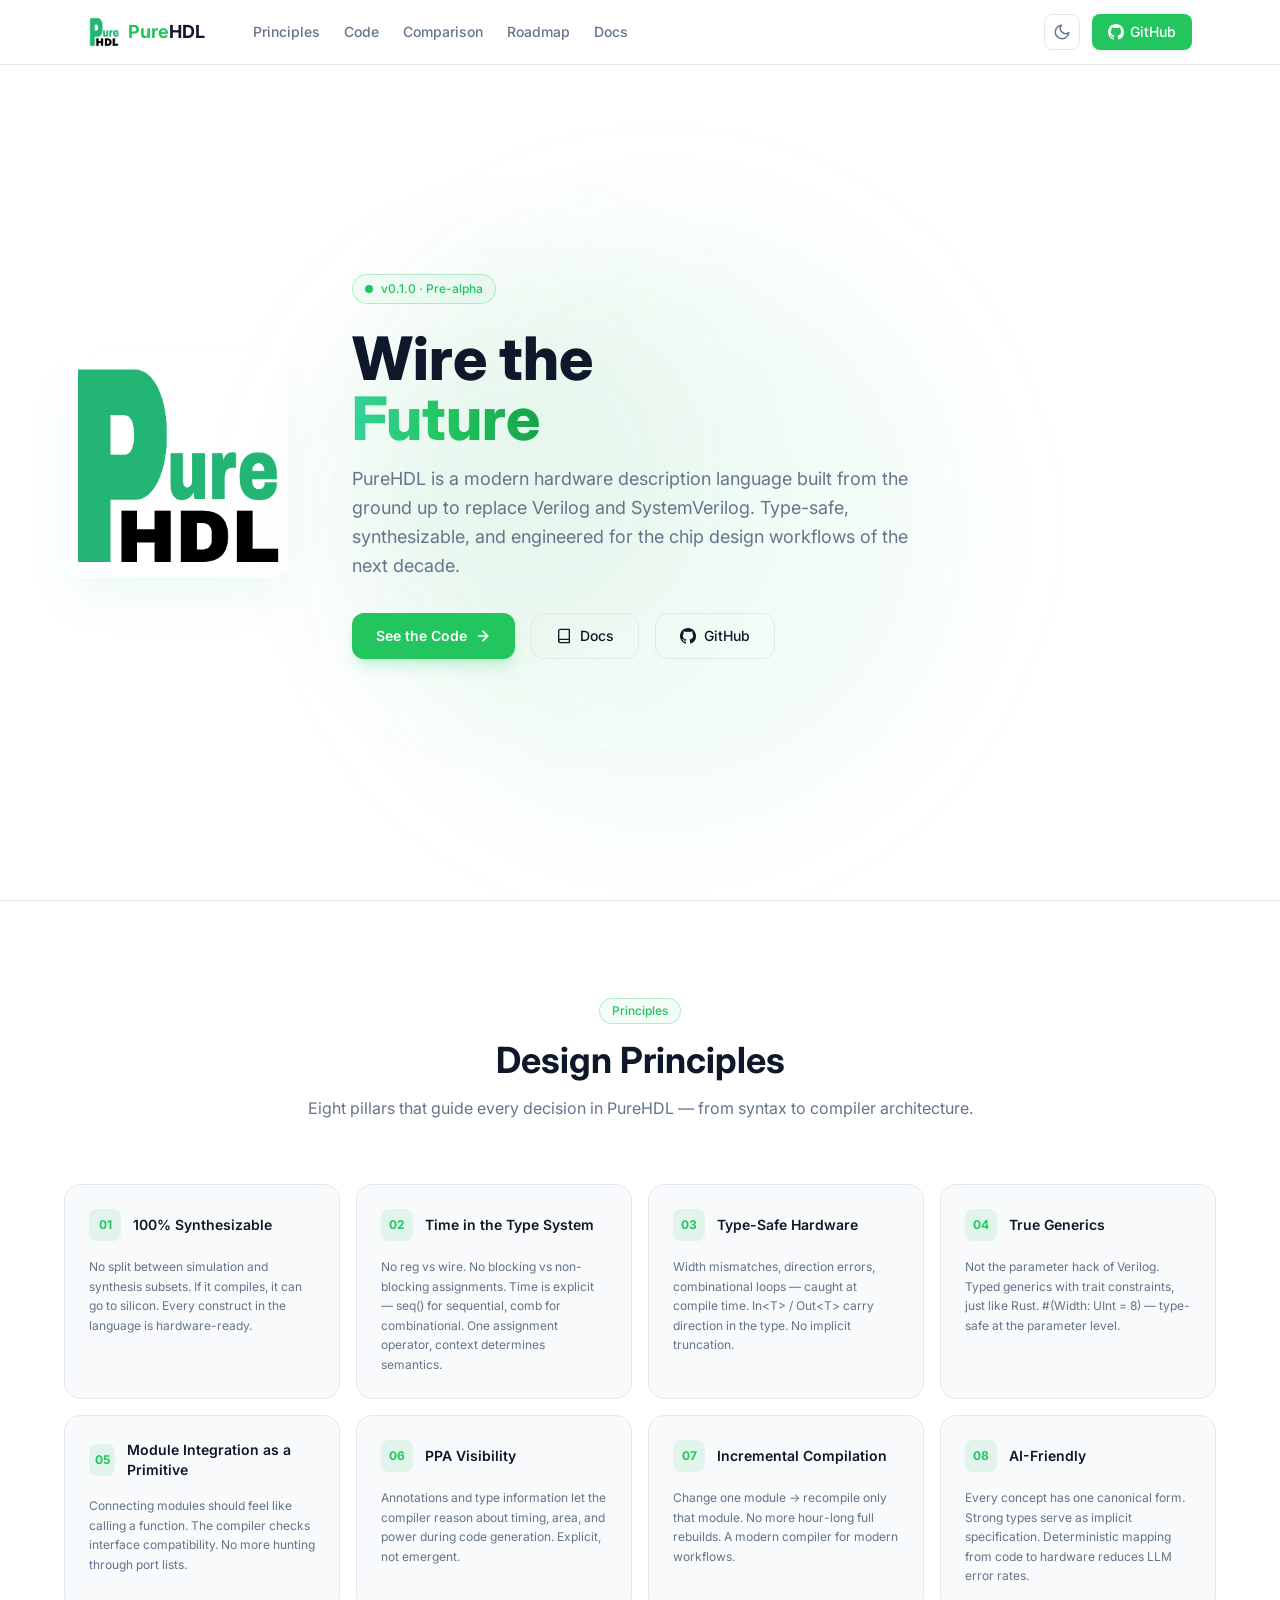
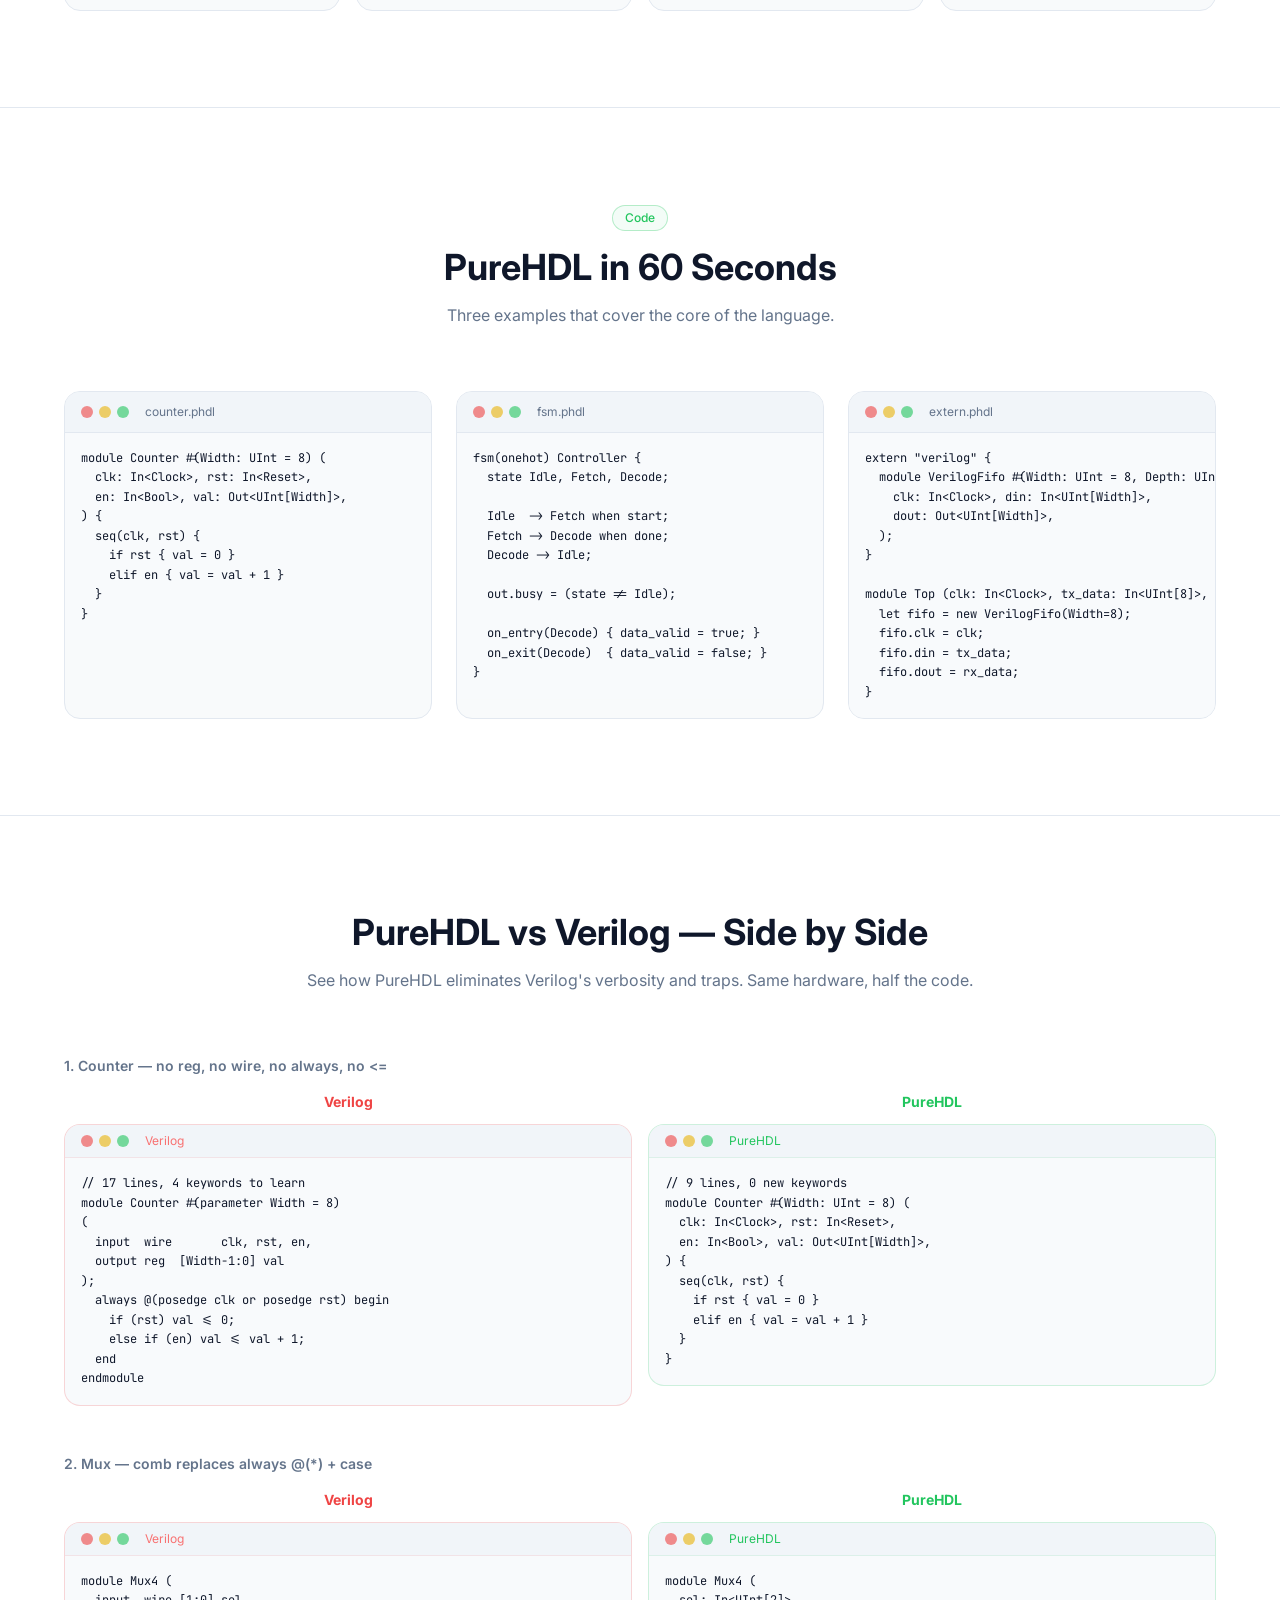
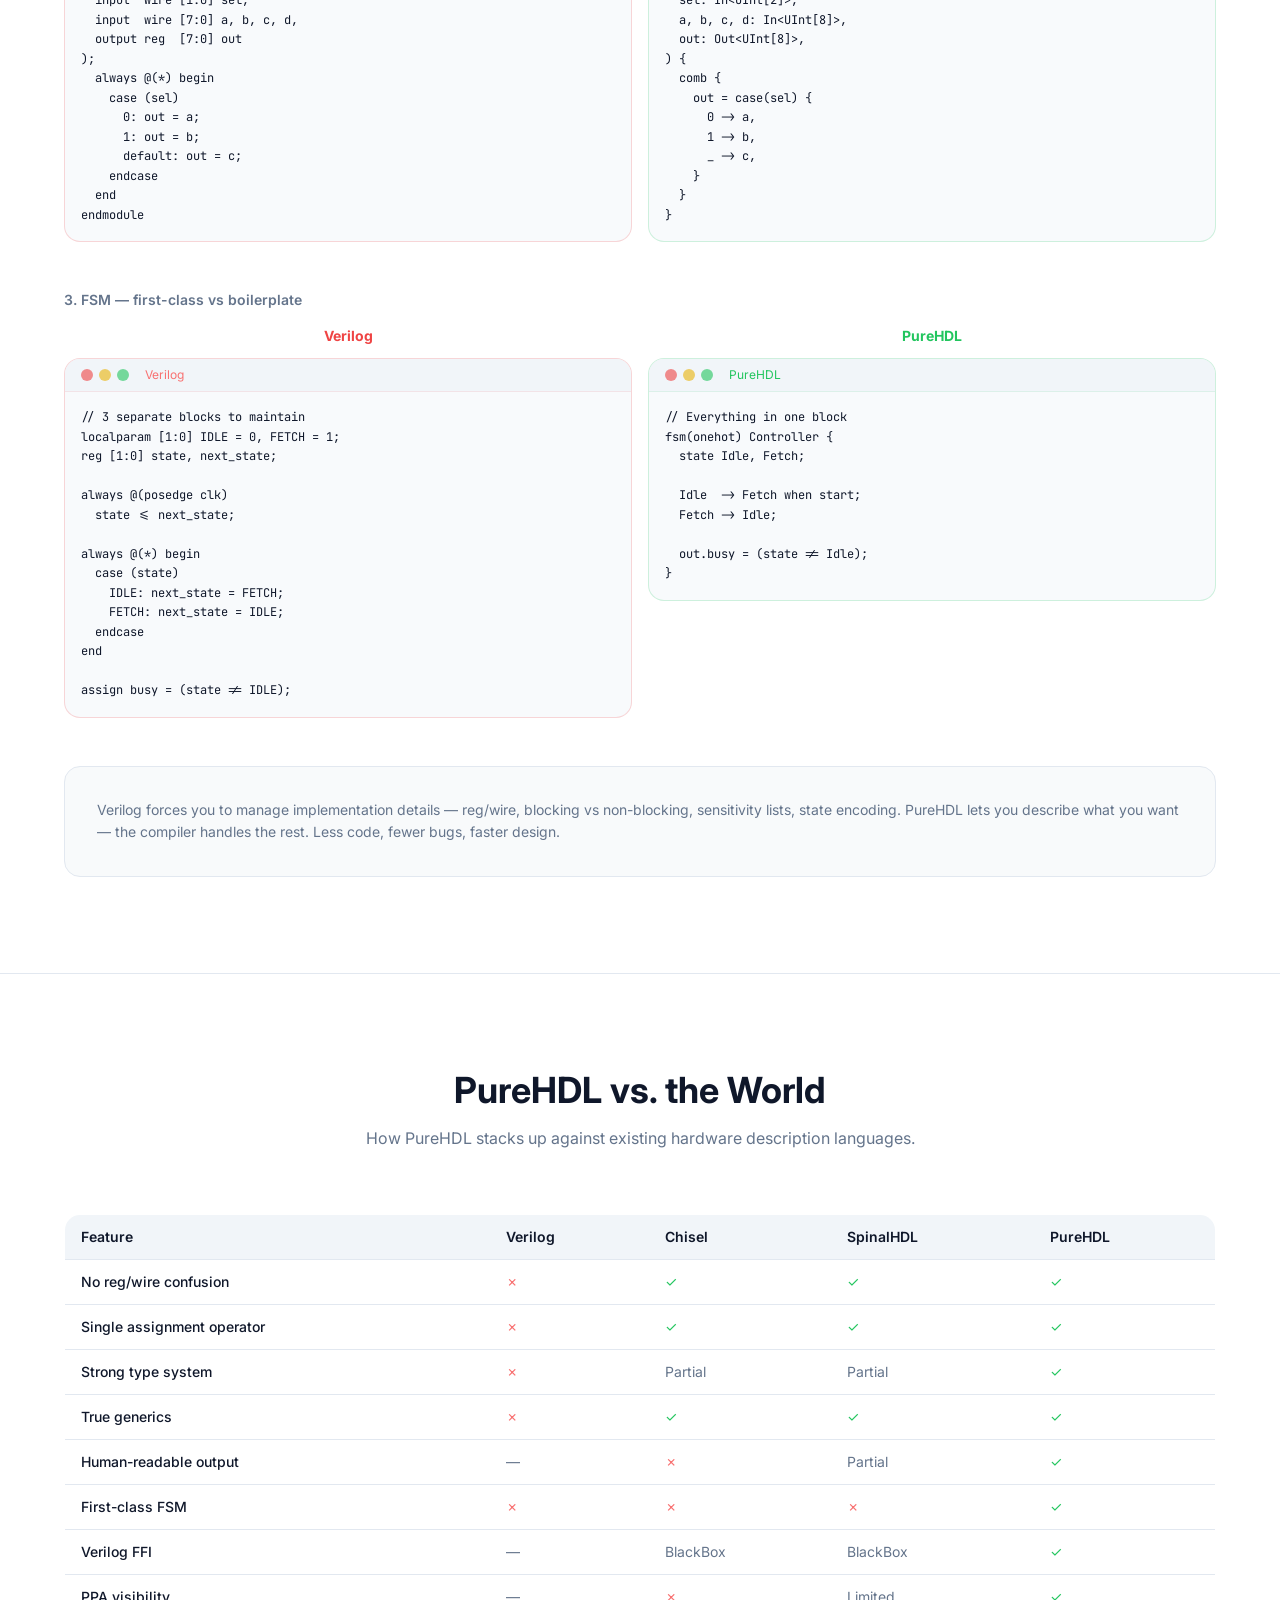
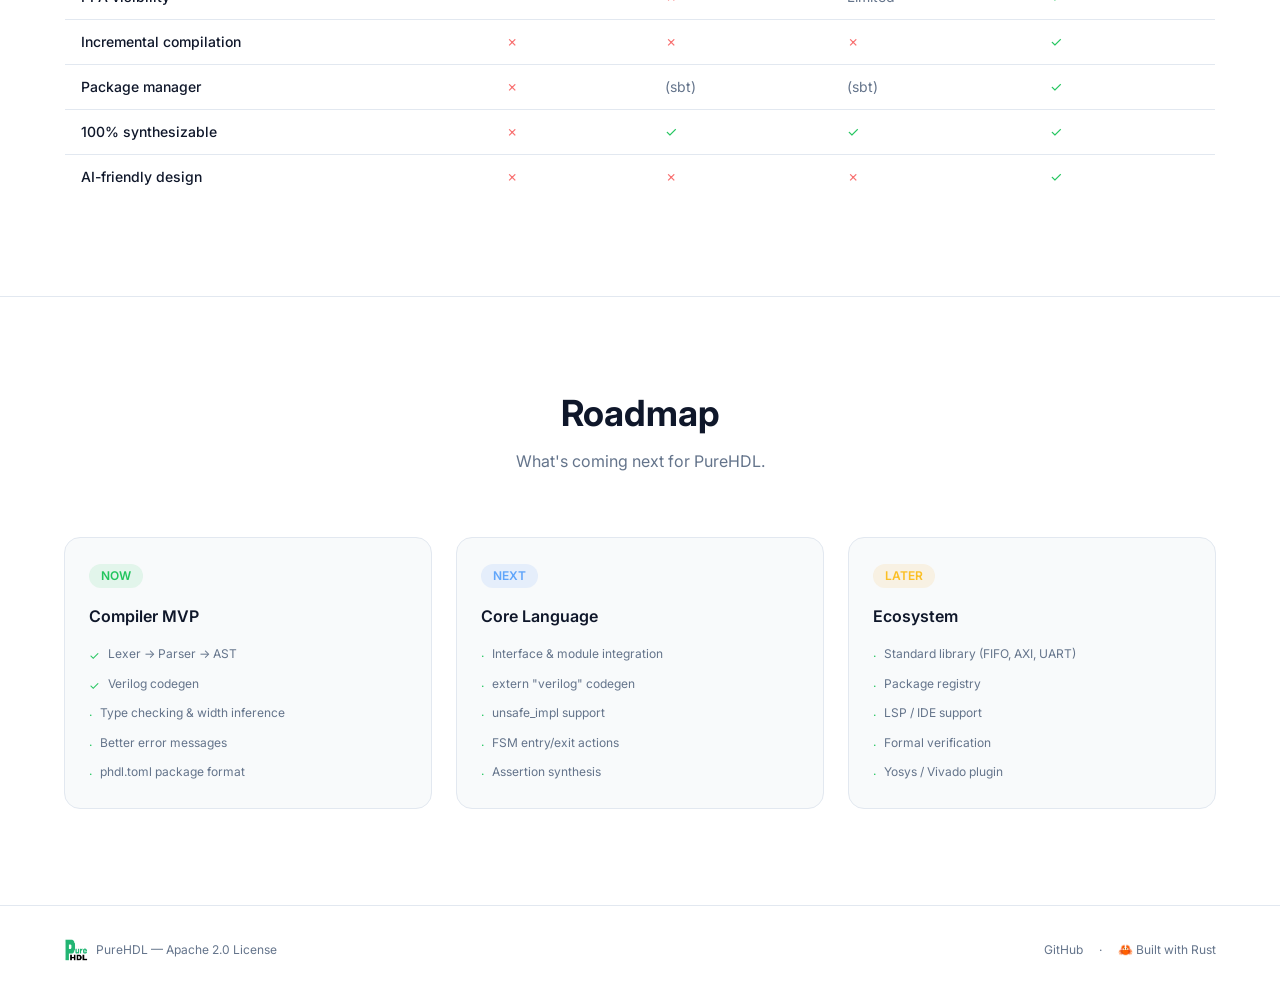
==== commit 42a0b8d7: "English-only: remove Chinese pages and language switch - Delete zh/index.html - Remove 中文 switch but" ====
--- a/en/index.html
+++ b/en/index.html
@@ -2,9 +2,7 @@
 *,:before,:after{--tw-border-spacing-x: 0;--tw-border-spacing-y: 0;--tw-translate-x: 0;--tw-translate-y: 0;--tw-rotate: 0;--tw-skew-x: 0;--tw-skew-y: 0;--tw-scale-x: 1;--tw-scale-y: 1;--tw-pan-x: ;--tw-pan-y: ;--tw-pinch-zoom: ;--tw-scroll-snap-strictness: proximity;--tw-gradient-from-position: ;--tw-gradient-via-position: ;--tw-gradient-to-position: ;--tw-ordinal: ;--tw-slashed-zero: ;--tw-numeric-figure: ;--tw-numeric-spacing: ;--tw-numeric-fraction: ;--tw-ring-inset: ;--tw-ring-offset-width: 0px;--tw-ring-offset-color: #fff;--tw-ring-color: rgb(59 130 246 / .5);--tw-ring-offset-shadow: 0 0 #0000;--tw-ring-shadow: 0 0 #0000;--tw-shadow: 0 0 #0000;--tw-shadow-colored: 0 0 #0000;--tw-blur: ;--tw-brightness: ;--tw-contrast: ;--tw-grayscale: ;--tw-hue-rotate: ;--tw-invert: ;--tw-saturate: ;--tw-sepia: ;--tw-drop-shadow: ;--tw-backdrop-blur: ;--tw-backdrop-brightness: ;--tw-backdrop-contrast: ;--tw-backdrop-grayscale: ;--tw-backdrop-hue-rotate: ;--tw-backdrop-invert: ;--tw-backdrop-opacity: ;--tw-backdrop-saturate: ;--tw-backdrop-sepia: ;--tw-contain-size: ;--tw-contain-layout: ;--tw-contain-paint: ;--tw-contain-style: }::backdrop{--tw-border-spacing-x: 0;--tw-border-spacing-y: 0;--tw-translate-x: 0;--tw-translate-y: 0;--tw-rotate: 0;--tw-skew-x: 0;--tw-skew-y: 0;--tw-scale-x: 1;--tw-scale-y: 1;--tw-pan-x: ;--tw-pan-y: ;--tw-pinch-zoom: ;--tw-scroll-snap-strictness: proximity;--tw-gradient-from-position: ;--tw-gradient-via-position: ;--tw-gradient-to-position: ;--tw-ordinal: ;--tw-slashed-zero: ;--tw-numeric-figure: ;--tw-numeric-spacing: ;--tw-numeric-fraction: ;--tw-ring-inset: ;--tw-ring-offset-width: 0px;--tw-ring-offset-color: #fff;--tw-ring-color: rgb(59 130 246 / .5);--tw-ring-offset-shadow: 0 0 #0000;--tw-ring-shadow: 0 0 #0000;--tw-shadow: 0 0 #0000;--tw-shadow-colored: 0 0 #0000;--tw-blur: ;--tw-brightness: ;--tw-contrast: ;--tw-grayscale: ;--tw-hue-rotate: ;--tw-invert: ;--tw-saturate: ;--tw-sepia: ;--tw-drop-shadow: ;--tw-backdrop-blur: ;--tw-backdrop-brightness: ;--tw-backdrop-contrast: ;--tw-backdrop-grayscale: ;--tw-backdrop-hue-rotate: ;--tw-backdrop-invert: ;--tw-backdrop-opacity: ;--tw-backdrop-saturate: ;--tw-backdrop-sepia: ;--tw-contain-size: ;--tw-contain-layout: ;--tw-contain-paint: ;--tw-contain-style: }*,:before,:after{box-sizing:border-box;border-width:0;border-style:solid;border-color:#e5e7eb}:before,:after{--tw-content: ""}html,:host{line-height:1.5;-webkit-text-size-adjust:100%;-moz-tab-size:4;-o-tab-size:4;tab-size:4;font-family:Inter,Noto Sans SC,system-ui,-apple-system,sans-serif;font-feature-settings:normal;font-variation-settings:normal;-webkit-tap-highlight-color:transparent}body{margin:0;line-height:inherit}hr{height:0;color:inherit;border-top-width:1px}abbr:where([title]){-webkit-text-decoration:underline dotted;text-decoration:underline dotted}h1,h2,h3,h4,h5,h6{font-size:inherit;font-weight:inherit}a{color:inherit;text-decoration:inherit}b,strong{font-weight:bolder}code,kbd,samp,pre{font-family:JetBrains Mono,Fira Code,monospace;font-feature-settings:normal;font-variation-settings:normal;font-size:1em}small{font-size:80%}sub,sup{font-size:75%;line-height:0;position:relative;vertical-align:baseline}sub{bottom:-.25em}sup{top:-.5em}table{text-indent:0;border-color:inherit;border-collapse:collapse}button,input,optgroup,select,textarea{font-family:inherit;font-feature-settings:inherit;font-variation-settings:inherit;font-size:100%;font-weight:inherit;line-height:inherit;letter-spacing:inherit;color:inherit;margin:0;padding:0}button,select{text-transform:none}button,input:where([type=button]),input:where([type=reset]),input:where([type=submit]){-webkit-appearance:button;background-color:transparent;background-image:none}:-moz-focusring{outline:auto}:-moz-ui-invalid{box-shadow:none}progress{vertical-align:baseline}::-webkit-inner-spin-button,::-webkit-outer-spin-button{height:auto}[type=search]{-webkit-appearance:textfield;outline-offset:-2px}::-webkit-search-decoration{-webkit-appearance:none}::-webkit-file-upload-button{-webkit-appearance:button;font:inherit}summary{display:list-item}blockquote,dl,dd,h1,h2,h3,h4,h5,h6,hr,figure,p,pre{margin:0}fieldset{margin:0;padding:0}legend{padding:0}ol,ul,menu{list-style:none;margin:0;padding:0}dialog{padding:0}textarea{resize:vertical}input::-moz-placeholder,textarea::-moz-placeholder{opacity:1;color:#9ca3af}input::placeholder,textarea::placeholder{opacity:1;color:#9ca3af}button,[role=button]{cursor:pointer}:disabled{cursor:default}img,svg,video,canvas,audio,iframe,embed,object{display:block;vertical-align:middle}img,video{max-width:100%;height:auto}[hidden]:where(:not([hidden=until-found])){display:none}:root{--bg-primary: #ffffff;--bg-secondary: #f8fafb;--bg-tertiary: #f1f5f9;--border: #e2e8f0;--text-primary: #0f172a;--text-secondary: #64748b;--code-bg: #f8fafc}.dark{--bg-primary: #0a0a0a;--bg-secondary: #12121a;--bg-tertiary: #1a1a2e;--border: #2a2a3e;--text-primary: #e2e2f0;--text-secondary: #8888aa;--code-bg: #0d0d0f}*,*:before,*:after{transition-property:background-color,border-color,color;transition-duration:.2s;transition-timing-function:ease}html{scroll-behavior:smooth}.container{width:100%}@media(min-width:640px){.container{max-width:640px}}@media(min-width:768px){.container{max-width:768px}}@media(min-width:1024px){.container{max-width:1024px}}@media(min-width:1280px){.container{max-width:1280px}}@media(min-width:1536px){.container{max-width:1536px}}.pointer-events-none{pointer-events:none}.fixed{position:fixed}.absolute{position:absolute}.relative{position:relative}.bottom-1\/4{bottom:25%}.left-1\/4{left:25%}.right-1\/4{right:25%}.top-0{top:0}.top-1\/4{top:25%}.z-50{z-index:50}.mx-auto{margin-left:auto;margin-right:auto}.mb-12{margin-bottom:3rem}.mb-16{margin-bottom:4rem}.mb-3{margin-bottom:.75rem}.mb-4{margin-bottom:1rem}.mb-6{margin-bottom:1.5rem}.mb-8{margin-bottom:2rem}.ml-2{margin-left:.5rem}.ml-6{margin-left:1.5rem}.ml-auto{margin-left:auto}.mt-0\.5{margin-top:.125rem}.mt-12{margin-top:3rem}.block{display:block}.inline-block{display:inline-block}.flex{display:flex}.inline-flex{display:inline-flex}.table{display:table}.grid{display:grid}.hidden{display:none}.h-16{height:4rem}.h-2{height:.5rem}.h-3{height:.75rem}.h-48{height:12rem}.h-6{height:1.5rem}.h-8{height:2rem}.h-9{height:2.25rem}.h-\[400px\]{height:400px}.h-\[600px\]{height:600px}.min-h-screen{min-height:100vh}.w-2{width:.5rem}.w-3{width:.75rem}.w-48{width:12rem}.w-6{width:1.5rem}.w-8{width:2rem}.w-9{width:2.25rem}.w-\[400px\]{width:400px}.w-\[600px\]{width:600px}.w-full{width:100%}.max-w-2xl{max-width:42rem}.max-w-6xl{max-width:72rem}.max-w-xl{max-width:36rem}.shrink-0{flex-shrink:0}@keyframes pulse{50%{opacity:.5}}.animate-pulse{animation:pulse 2s cubic-bezier(.4,0,.6,1) infinite}.cursor-pointer{cursor:pointer}.flex-col{flex-direction:column}.flex-wrap{flex-wrap:wrap}.items-start{align-items:flex-start}.items-center{align-items:center}.justify-center{justify-content:center}.justify-between{justify-content:space-between}.gap-1\.5{gap:.375rem}.gap-12{gap:3rem}.gap-2{gap:.5rem}.gap-3{gap:.75rem}.gap-4{gap:1rem}.gap-6{gap:1.5rem}.space-y-2>:not([hidden])~:not([hidden]){--tw-space-y-reverse: 0;margin-top:calc(.5rem * calc(1 - var(--tw-space-y-reverse)));margin-bottom:calc(.5rem * var(--tw-space-y-reverse))}.overflow-hidden{overflow:hidden}.overflow-x-auto{overflow-x:auto}.whitespace-nowrap{white-space:nowrap}.rounded{border-radius:.25rem}.rounded-2xl{border-radius:1rem}.rounded-full{border-radius:9999px}.rounded-lg{border-radius:.5rem}.rounded-xl{border-radius:.75rem}.border{border-width:1px}.border-b{border-bottom-width:1px}.border-t{border-top-width:1px}.border-\[var\(--border\)\]{border-color:var(--border)}.border-phdl-500\/10{border-color:#22c55e1a}.border-phdl-500\/20{border-color:#22c55e33}.border-phdl-500\/30{border-color:#22c55e4d}.border-red-500\/10{border-color:#ef44441a}.border-red-500\/20{border-color:#ef444433}.bg-\[var\(--bg-primary\)\]{background-color:var(--bg-primary)}.bg-\[var\(--bg-secondary\)\]{background-color:var(--bg-secondary)}.bg-\[var\(--bg-tertiary\)\]{background-color:var(--bg-tertiary)}.bg-\[var\(--code-bg\)\]{background-color:var(--code-bg)}.bg-amber-500\/10{background-color:#f59e0b1a}.bg-blue-500\/10{background-color:#3b82f61a}.bg-green-500\/60{background-color:#22c55e99}.bg-phdl-500{--tw-bg-opacity: 1;background-color:rgb(34 197 94 / var(--tw-bg-opacity, 1))}.bg-phdl-500\/10{background-color:#22c55e1a}.bg-phdl-500\/5{background-color:#22c55e0d}.bg-phdl-600\/5{background-color:#16a34a0d}.bg-red-500\/60{background-color:#ef444499}.bg-yellow-500\/60{background-color:#eab30899}.bg-gradient-to-r{background-image:linear-gradient(to right,var(--tw-gradient-stops))}.from-phdl-400{--tw-gradient-from: #34d399 var(--tw-gradient-from-position);--tw-gradient-to: rgb(52 211 153 / 0) var(--tw-gradient-to-position);--tw-gradient-stops: var(--tw-gradient-from), var(--tw-gradient-to)}.via-phdl-500{--tw-gradient-to: rgb(34 197 94 / 0) var(--tw-gradient-to-position);--tw-gradient-stops: var(--tw-gradient-from), #22c55e var(--tw-gradient-via-position), var(--tw-gradient-to)}.to-phdl-600{--tw-gradient-to: #16a34a var(--tw-gradient-to-position)}.bg-clip-text{-webkit-background-clip:text;background-clip:text}.p-4{padding:1rem}.p-6{padding:1.5rem}.p-8{padding:2rem}.px-3{padding-left:.75rem;padding-right:.75rem}.px-4{padding-left:1rem;padding-right:1rem}.px-6{padding-left:1.5rem;padding-right:1.5rem}.py-1{padding-top:.25rem;padding-bottom:.25rem}.py-1\.5{padding-top:.375rem;padding-bottom:.375rem}.py-2{padding-top:.5rem;padding-bottom:.5rem}.py-24{padding-top:6rem;padding-bottom:6rem}.py-3{padding-top:.75rem;padding-bottom:.75rem}.py-8{padding-top:2rem;padding-bottom:2rem}.pb-16{padding-bottom:4rem}.pt-24{padding-top:6rem}.text-left{text-align:left}.text-center{text-align:center}.font-mono{font-family:JetBrains Mono,Fira Code,monospace}.font-sans{font-family:Inter,Noto Sans SC,system-ui,-apple-system,sans-serif}.text-3xl{font-size:1.875rem;line-height:2.25rem}.text-4xl{font-size:2.25rem;line-height:2.5rem}.text-lg{font-size:1.125rem;line-height:1.75rem}.text-sm{font-size:.875rem;line-height:1.25rem}.text-xs{font-size:.75rem;line-height:1rem}.font-bold{font-weight:700}.font-extrabold{font-weight:800}.font-medium{font-weight:500}.font-semibold{font-weight:600}.leading-relaxed{line-height:1.625}.leading-tight{line-height:1.25}.text-\[var\(--text-primary\)\]{color:var(--text-primary)}.text-\[var\(--text-secondary\)\]{color:var(--text-secondary)}.text-amber-400{--tw-text-opacity: 1;color:rgb(251 191 36 / var(--tw-text-opacity, 1))}.text-blue-400{--tw-text-opacity: 1;color:rgb(96 165 250 / var(--tw-text-opacity, 1))}.text-phdl-500{--tw-text-opacity: 1;color:rgb(34 197 94 / var(--tw-text-opacity, 1))}.text-red-400{--tw-text-opacity: 1;color:rgb(248 113 113 / var(--tw-text-opacity, 1))}.text-red-500{--tw-text-opacity: 1;color:rgb(239 68 68 / var(--tw-text-opacity, 1))}.text-transparent{color:transparent}.text-white{--tw-text-opacity: 1;color:rgb(255 255 255 / var(--tw-text-opacity, 1))}.no-underline{text-decoration-line:none}.antialiased{-webkit-font-smoothing:antialiased;-moz-osx-font-smoothing:grayscale}.shadow-2xl{--tw-shadow: 0 25px 50px -12px rgb(0 0 0 / .25);--tw-shadow-colored: 0 25px 50px -12px var(--tw-shadow-color);box-shadow:var(--tw-ring-offset-shadow, 0 0 #0000),var(--tw-ring-shadow, 0 0 #0000),var(--tw-shadow)}.shadow-lg{--tw-shadow: 0 10px 15px -3px rgb(0 0 0 / .1), 0 4px 6px -4px rgb(0 0 0 / .1);--tw-shadow-colored: 0 10px 15px -3px var(--tw-shadow-color), 0 4px 6px -4px var(--tw-shadow-color);box-shadow:var(--tw-ring-offset-shadow, 0 0 #0000),var(--tw-ring-shadow, 0 0 #0000),var(--tw-shadow)}.shadow-phdl-500\/10{--tw-shadow-color: rgb(34 197 94 / .1);--tw-shadow: var(--tw-shadow-colored)}.shadow-phdl-500\/20{--tw-shadow-color: rgb(34 197 94 / .2);--tw-shadow: var(--tw-shadow-colored)}.blur{--tw-blur: blur(8px);filter:var(--tw-blur) var(--tw-brightness) var(--tw-contrast) var(--tw-grayscale) var(--tw-hue-rotate) var(--tw-invert) var(--tw-saturate) var(--tw-sepia) var(--tw-drop-shadow)}.blur-3xl{--tw-blur: blur(64px);filter:var(--tw-blur) var(--tw-brightness) var(--tw-contrast) var(--tw-grayscale) var(--tw-hue-rotate) var(--tw-invert) var(--tw-saturate) var(--tw-sepia) var(--tw-drop-shadow)}.filter{filter:var(--tw-blur) var(--tw-brightness) var(--tw-contrast) var(--tw-grayscale) var(--tw-hue-rotate) var(--tw-invert) var(--tw-saturate) var(--tw-sepia) var(--tw-drop-shadow)}.backdrop-blur-xl{--tw-backdrop-blur: blur(24px);backdrop-filter:var(--tw-backdrop-blur) var(--tw-backdrop-brightness) var(--tw-backdrop-contrast) var(--tw-backdrop-grayscale) var(--tw-backdrop-hue-rotate) var(--tw-backdrop-invert) var(--tw-backdrop-opacity) var(--tw-backdrop-saturate) var(--tw-backdrop-sepia)}.backdrop-filter{backdrop-filter:var(--tw-backdrop-blur) var(--tw-backdrop-brightness) var(--tw-backdrop-contrast) var(--tw-backdrop-grayscale) var(--tw-backdrop-hue-rotate) var(--tw-backdrop-invert) var(--tw-backdrop-opacity) var(--tw-backdrop-saturate) var(--tw-backdrop-sepia)}.transition{transition-property:color,background-color,border-color,text-decoration-color,fill,stroke,opacity,box-shadow,transform,filter,backdrop-filter;transition-timing-function:cubic-bezier(.4,0,.2,1);transition-duration:.15s}.transition-all{transition-property:all;transition-timing-function:cubic-bezier(.4,0,.2,1);transition-duration:.15s}.transition-colors{transition-property:color,background-color,border-color,text-decoration-color,fill,stroke;transition-timing-function:cubic-bezier(.4,0,.2,1);transition-duration:.15s}.duration-300{transition-duration:.3s}.last\:border-0:last-child{border-width:0px}.hover\:translate-y-\[-1px\]:hover{--tw-translate-y: -1px;transform:translate(var(--tw-translate-x),var(--tw-translate-y)) rotate(var(--tw-rotate)) skew(var(--tw-skew-x)) skewY(var(--tw-skew-y)) scaleX(var(--tw-scale-x)) scaleY(var(--tw-scale-y))}.hover\:border-phdl-500:hover{--tw-border-opacity: 1;border-color:rgb(34 197 94 / var(--tw-border-opacity, 1))}.hover\:border-phdl-500\/40:hover{border-color:#22c55e66}.hover\:bg-phdl-500\/\[0\.02\]:hover{background-color:#22c55e05}.hover\:bg-phdl-600:hover{--tw-bg-opacity: 1;background-color:rgb(22 163 74 / var(--tw-bg-opacity, 1))}.hover\:text-phdl-500:hover{--tw-text-opacity: 1;color:rgb(34 197 94 / var(--tw-text-opacity, 1))}.hover\:shadow-lg:hover{--tw-shadow: 0 10px 15px -3px rgb(0 0 0 / .1), 0 4px 6px -4px rgb(0 0 0 / .1);--tw-shadow-colored: 0 10px 15px -3px var(--tw-shadow-color), 0 4px 6px -4px var(--tw-shadow-color);box-shadow:var(--tw-ring-offset-shadow, 0 0 #0000),var(--tw-ring-shadow, 0 0 #0000),var(--tw-shadow)}.hover\:shadow-phdl-500\/5:hover{--tw-shadow-color: rgb(34 197 94 / .05);--tw-shadow: var(--tw-shadow-colored)}.dark\:block:is(.dark *){display:block}.dark\:hidden:is(.dark *){display:none}.dark\:bg-phdl-500\/10:is(.dark *){background-color:#22c55e1a}.dark\:bg-phdl-600\/10:is(.dark *){background-color:#16a34a1a}@media(min-width:640px){.sm\:inline{display:inline}.sm\:inline-flex{display:inline-flex}.sm\:grid-cols-2{grid-template-columns:repeat(2,minmax(0,1fr))}.sm\:flex-row{flex-direction:row}.sm\:px-6{padding-left:1.5rem;padding-right:1.5rem}.sm\:text-4xl{font-size:2.25rem;line-height:2.5rem}.sm\:text-5xl{font-size:3rem;line-height:1}}@media(min-width:768px){.md\:flex{display:flex}.md\:grid-cols-2{grid-template-columns:repeat(2,minmax(0,1fr))}.md\:grid-cols-3{grid-template-columns:repeat(3,minmax(0,1fr))}}@media(min-width:1024px){.lg\:h-56{height:14rem}.lg\:w-56{width:14rem}.lg\:grid-cols-4{grid-template-columns:repeat(4,minmax(0,1fr))}.lg\:flex-row{flex-direction:row}.lg\:gap-16{gap:4rem}.lg\:text-6xl{font-size:3.75rem;line-height:1}}
 
 </style></head> <body class="bg-[var(--bg-primary)] text-[var(--text-primary)] font-sans antialiased">   <nav class="fixed top-0 w-full z-50 bg-[var(--bg-primary)]/90 backdrop-blur-xl border-b border-[var(--border)]"> <div class="max-w-6xl mx-auto px-4 sm:px-6 h-16 flex items-center gap-6"> <a href="/en/" class="flex items-center gap-2 no-underline shrink-0"> <img src="/purehdl_logo.png" alt="PureHDL" class="w-8 h-8 rounded-lg"> <span class="font-bold text-lg text-[var(--text-primary)] hidden sm:inline"> <span class="text-phdl-500">Pure</span>HDL
-</span> </a> <div class="hidden md:flex items-center gap-6 ml-6"> <a href="#principles" class="text-sm text-[var(--text-secondary)] hover:text-phdl-500 no-underline font-medium transition-colors">Principles</a> <a href="#code" class="text-sm text-[var(--text-secondary)] hover:text-phdl-500 no-underline font-medium transition-colors">Code</a> <a href="#comparison" class="text-sm text-[var(--text-secondary)] hover:text-phdl-500 no-underline font-medium transition-colors">Comparison</a> <a href="#roadmap" class="text-sm text-[var(--text-secondary)] hover:text-phdl-500 no-underline font-medium transition-colors">Roadmap</a> <a href="/en/docs/" class="text-sm text-[var(--text-secondary)] hover:text-phdl-500 no-underline font-medium transition-colors">Docs</a> </div> <div class="ml-auto flex items-center gap-3"> <a href="/zh/" class="px-3 py-1.5 text-xs font-medium rounded-full border border-[var(--border)]
-                 text-[var(--text-secondary)] hover:text-phdl-500 hover:border-phdl-500
-                 no-underline transition-colors"> 中文 </a> <button id="themeToggle" class="w-9 h-9 flex items-center justify-center rounded-lg border border-[var(--border)]
+</span> </a> <div class="hidden md:flex items-center gap-6 ml-6"> <a href="#principles" class="text-sm text-[var(--text-secondary)] hover:text-phdl-500 no-underline font-medium transition-colors">Principles</a> <a href="#code" class="text-sm text-[var(--text-secondary)] hover:text-phdl-500 no-underline font-medium transition-colors">Code</a> <a href="#comparison" class="text-sm text-[var(--text-secondary)] hover:text-phdl-500 no-underline font-medium transition-colors">Comparison</a> <a href="#roadmap" class="text-sm text-[var(--text-secondary)] hover:text-phdl-500 no-underline font-medium transition-colors">Roadmap</a> <a href="/en/docs/" class="text-sm text-[var(--text-secondary)] hover:text-phdl-500 no-underline font-medium transition-colors">Docs</a> </div> <div class="ml-auto flex items-center gap-3"> <button id="themeToggle" class="w-9 h-9 flex items-center justify-center rounded-lg border border-[var(--border)]
                  text-[var(--text-secondary)] hover:text-phdl-500 hover:border-phdl-500
                  cursor-pointer transition-colors" aria-label="Toggle theme"> <svg id="sunIcon" class="hidden dark:block" width="18" height="18" viewBox="0 0 24 24" fill="none" stroke="currentColor" stroke-width="2" stroke-linecap="round" stroke-linejoin="round"> <circle cx="12" cy="12" r="5"></circle><line x1="12" y1="1" x2="12" y2="3"></line><line x1="12" y1="21" x2="12" y2="23"></line><line x1="4.22" y1="4.22" x2="5.64" y2="5.64"></line><line x1="18.36" y1="18.36" x2="19.78" y2="19.78"></line><line x1="1" y1="12" x2="3" y2="12"></line><line x1="21" y1="12" x2="23" y2="12"></line><line x1="4.22" y1="19.78" x2="5.64" y2="18.36"></line><line x1="18.36" y1="5.64" x2="19.78" y2="4.22"></line> </svg> <svg id="moonIcon" class="block dark:hidden" width="18" height="18" viewBox="0 0 24 24" fill="none" stroke="currentColor" stroke-width="2" stroke-linecap="round" stroke-linejoin="round"> <path d="M21 12.79A9 9 0 1 1 11.21 3 7 7 0 0 0 21 12.79z"></path> </svg> </button> <a href="https://github.com/PureHDL" target="_blank" class="hidden sm:inline-flex items-center gap-1.5 px-4 py-2 text-sm font-medium
                  rounded-lg bg-phdl-500 hover:bg-phdl-600 text-white no-underline transition-colors"> <svg width="16" height="16" viewBox="0 0 24 24" fill="currentColor"><path d="M12 0C5.37 0 0 5.37 0 12c0 5.31 3.435 9.795 8.205 11.385.6.105.825-.255.825-.57 0-.285-.015-1.23-.015-2.235-3.015.555-3.795-.735-4.035-1.41-.135-.345-.72-1.41-1.23-1.695-.42-.225-1.02-.78-.015-.795.945-.015 1.62.87 1.845 1.23 1.08 1.815 2.805 1.305 3.495.99.105-.78.42-1.305.765-1.605-2.67-.3-5.46-1.335-5.46-5.925 0-1.305.465-2.385 1.23-3.225-.12-.3-.54-1.53.12-3.18 0 0 1.005-.315 3.3 1.23.96-.27 1.98-.405 3-.405s2.04.135 3 .405c2.295-1.56 3.3-1.23 3.3-1.23.66 1.65.24 2.88.12 3.18.765.84 1.23 1.905 1.23 3.225 0 4.605-2.805 5.625-5.475 5.925.435.375.81 1.095.81 2.22 0 1.605-.015 2.895-.015 3.3 0 .315.225.69.825.57A12.02 12.02 0 0 0 24 12c0-6.63-5.37-12-12-12z"></path></svg> GitHub </a> </div> </div> </nav>  <section class="relative min-h-screen flex items-center pt-24 pb-16 px-4 sm:px-6 overflow-hidden"> <div class="absolute top-1/4 right-1/4 w-[600px] h-[600px] bg-phdl-500/5 dark:bg-phdl-500/10 rounded-full blur-3xl pointer-events-none"></div> <div class="absolute bottom-1/4 left-1/4 w-[400px] h-[400px] bg-phdl-600/5 dark:bg-phdl-600/10 rounded-full blur-3xl pointer-events-none"></div> <div class="max-w-6xl mx-auto w-full relative"> <div class="flex flex-col lg:flex-row items-center gap-12 lg:gap-16"> <div class="shrink-0"> <img src="/purehdl_logo.png" alt="PureHDL" class="w-48 h-48 lg:w-56 lg:h-56 rounded-2xl shadow-2xl shadow-phdl-500/10"> </div> <div> <div class="inline-flex items-center gap-2 px-3 py-1.5 rounded-full border border-phdl-500/30 bg-phdl-500/5 text-phdl-500 text-xs font-medium mb-6"> <span class="w-2 h-2 rounded-full bg-phdl-500 animate-pulse"></span> v0.1.0 · Pre-alpha </div> <h1 class="text-4xl sm:text-5xl lg:text-6xl font-extrabold leading-tight mb-4"> Wire the<br> <span class="bg-gradient-to-r from-phdl-400 via-phdl-500 to-phdl-600 bg-clip-text text-transparent"> Future </span> </h1> <p class="text-lg text-[var(--text-secondary)] leading-relaxed max-w-xl mb-8"> PureHDL is a modern hardware description language built from the ground up to replace Verilog and SystemVerilog. Type-safe, synthesizable, and engineered for the chip design workflows of the next decade. </p> <div class="flex flex-wrap gap-4"> <a href="#code" class="inline-flex items-center gap-2 px-6 py-3 rounded-xl bg-phdl-500 hover:bg-phdl-600 text-white font-semibold text-sm no-underline transition-all hover:translate-y-[-1px] shadow-lg shadow-phdl-500/20"> See the Code <svg width="16" height="16" viewBox="0 0 24 24" fill="none" stroke="currentColor" stroke-width="2.5" stroke-linecap="round" stroke-linejoin="round"><line x1="5" y1="12" x2="19" y2="12"></line><polyline points="12 5 19 12 12 19"></polyline></svg> </a> <a href="/en/docs/" class="inline-flex items-center gap-2 px-6 py-3 rounded-xl border border-[var(--border)]
